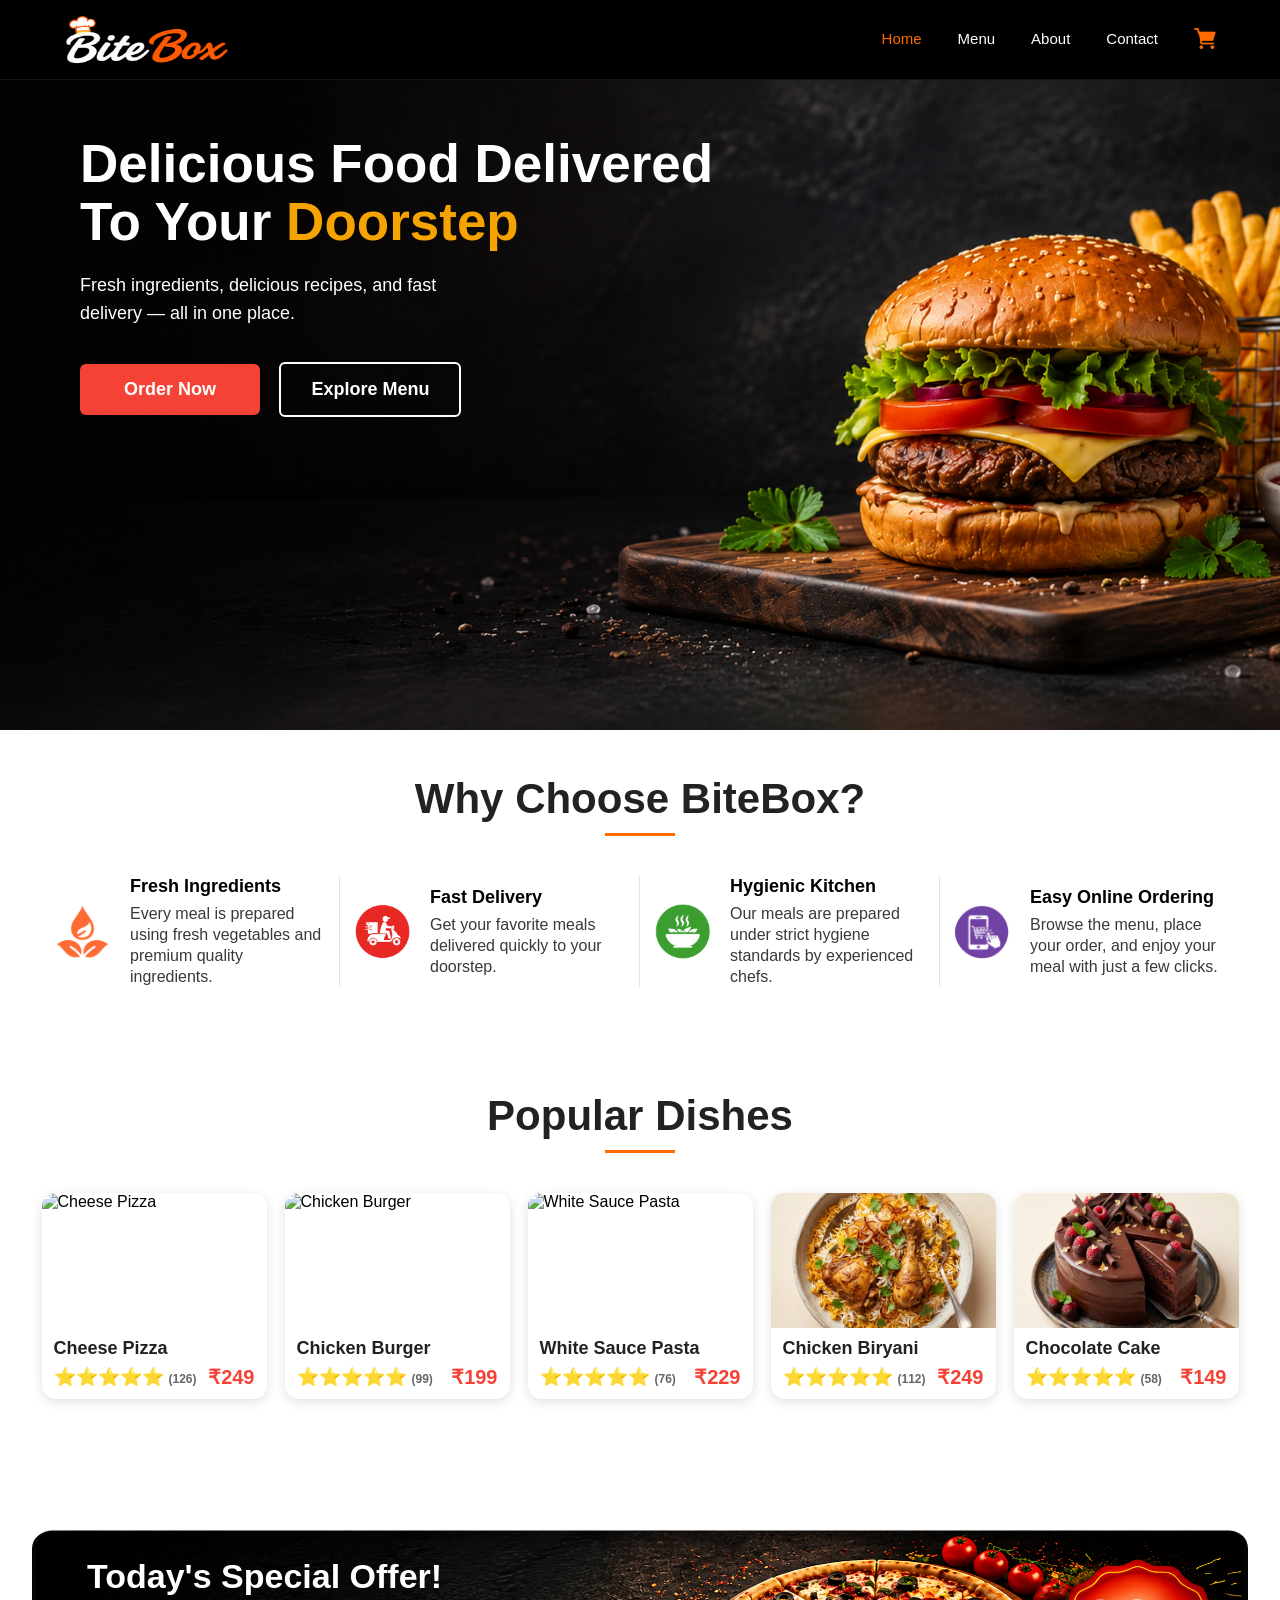
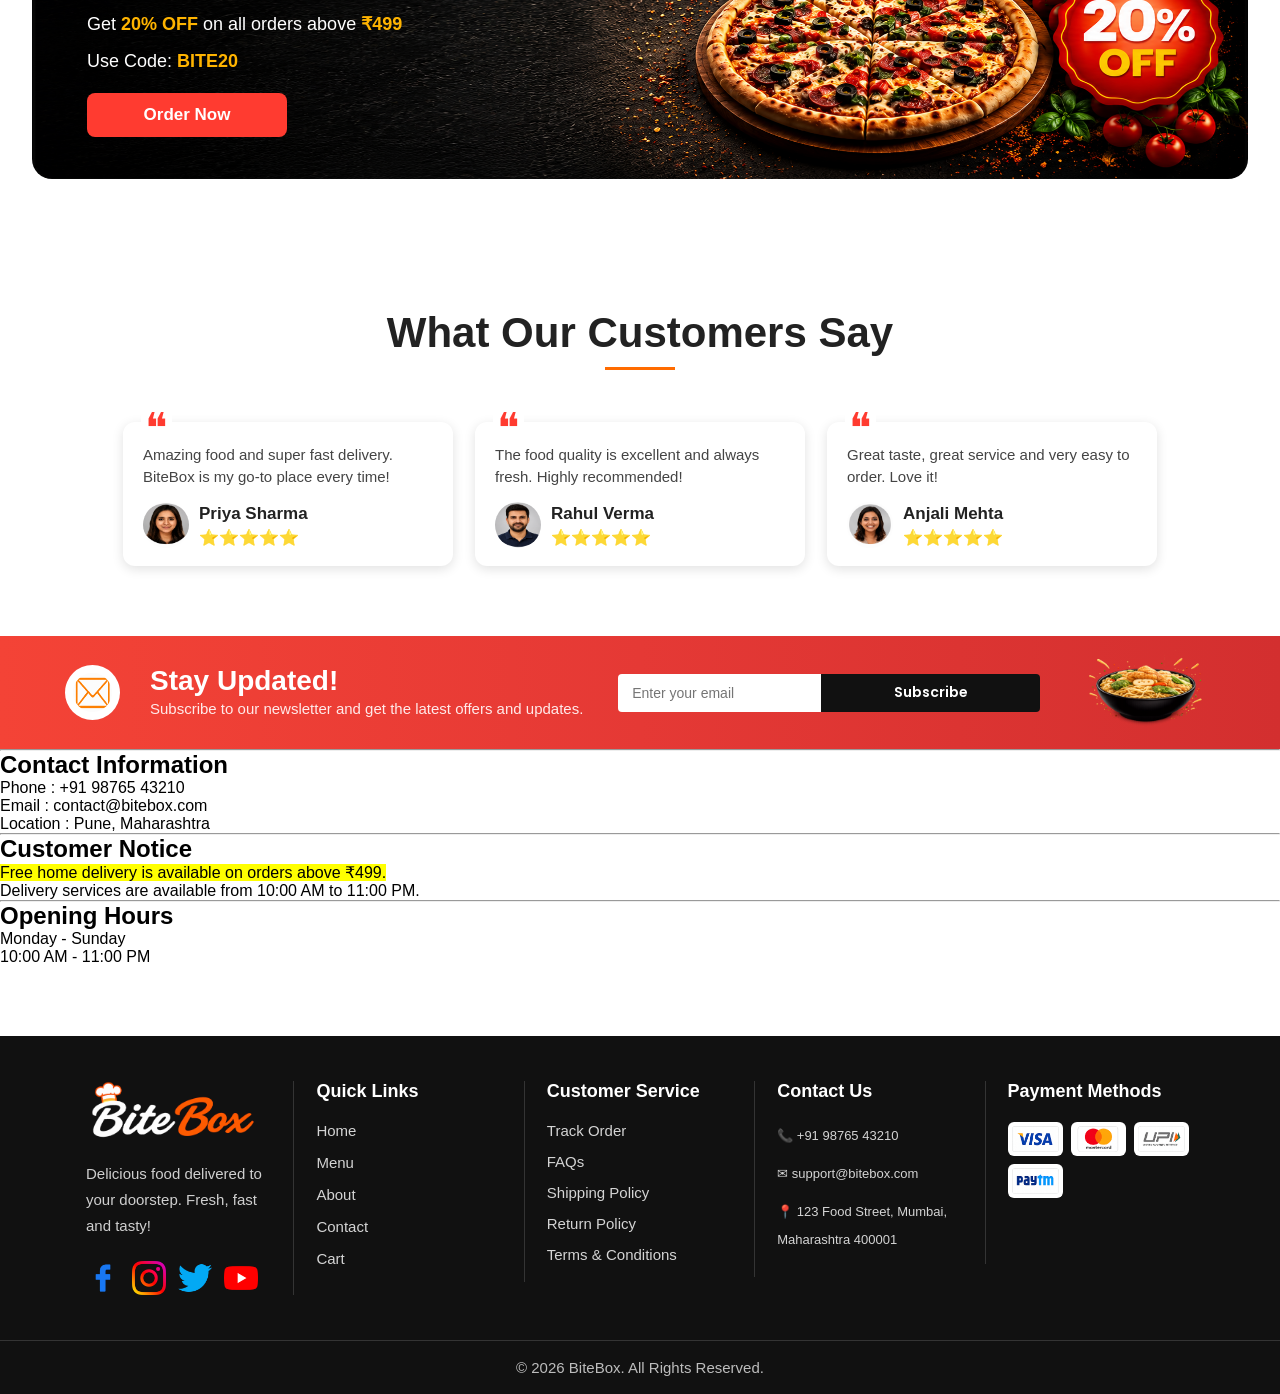
==== index.html @ 51ee916d "Initial commit: Complete BiteBox website with HTML, CSS, and JavaScript" ====
<!doctype html>
<html lang="en">
  <head>
    <link rel="preconnect" href="https://fonts.googleapis.com">
    <link rel="preconnect" href="https://fonts.gstatic.com" crossorigin>
    <link href="https://fonts.googleapis.com/css2?family=Great+Vibes&family
    =Montserrat:wght@400;600;700;800&family=Pacifico&family=Poppins:wght@300;
    400;500;600;700&display=swap" rel="stylesheet">

    <meta charset="UTF-8" />
    <meta name="viewport" content="width=device-width, initial-scale=1.0" />
    <title>BiteBox</title>

    <link rel="stylesheet" href="css/style.css">  
  </head>

  <body>
   <header>
  <img src="assets/images/logo.png" alt="BiteBox Logo" class="logo" />
  <nav>
    <a href="index.html" class="active">Home</a>
    <a href="menu.html">Menu</a>
    <a href="about.html">About</a>
    <a href="contact.html">Contact</a>
    <a href="cart.html" class="cart-icon">
      <img src="assets/icons/cart.png" alt="Cart" width="22" height="22" />
    </a>
  </nav>
</header>
    <main>
      <section id="home-hero">
        <!-- Hero Section -->

        <h1>Delicious Food Delivered To Your <span>Doorstep</span></h1>
        <p>
          Fresh ingredients, delicious recipes, and fast delivery — all in one
          place.
        </p>

        <div class="hero-buttons">
    <a href="menu.html" class="order-btn">Order Now</a>
    <a href="menu.html" class="menu-btn">Explore Menu</a>
</div>
      </section>

      <section id="features">
        <h2>Why Choose BiteBox?</h2>

       <article>
  <img src="assets/images/fresh.png" alt="Fresh Ingredients" width="80" />
  <div>
    <h3>Fresh Ingredients</h3>
    <p>Every meal is prepared using fresh vegetables and premium quality ingredients.</p>
  </div>
</article>

<article>
  <img src="assets/images/fast-delivery.png" alt="Fast Delivery" width="80" />
  <div>
    <h3>Fast Delivery</h3>
    <p>Get your favorite meals delivered quickly to your doorstep.</p>
  </div>
</article>

<article>
  <img src="assets/images/hygienic.png" alt="Hygienic Kitchen" width="80" />
  <div>
    <h3>Hygienic Kitchen</h3>
    <p>Our meals are prepared under strict hygiene standards by experienced chefs.</p>
  </div>
</article>

<article>
  <img src="assets/images/easy.png" alt="Easy Online Ordering" width="80" />
  <div>
    <h3>Easy Online Ordering</h3>
    <p>Browse the menu, place your order, and enjoy your meal with just a few clicks.</p>
  </div>
</article>
      </section>

      <!--Todays Featured Dishes -->
      <section id="popular-dishes">
        <h2>Popular Dishes</h2>

        <article>
  <img src="assets/images/pizza.png" alt="Cheese Pizza" />
  <h3>Cheese Pizza</h3>
  <div class="details">
    <p class="ratings">⭐⭐⭐⭐⭐ <small>(126)</small></p>
    <p class="price">₹249</p>
  </div>
</article>

<article>
  <img src="assets/images/burger.png" alt="Chicken Burger" />
  <h3>Chicken Burger</h3>
  <div class="details">
    <p class="ratings">⭐⭐⭐⭐⭐ <small>(99)</small></p>
    <p class="price">₹199</p>
  </div>
</article>

<article>
  <img src="assets/images/pasta.png" alt="White Sauce Pasta" />
  <h3>White Sauce Pasta</h3>
  <div class="details">
    <p class="ratings">⭐⭐⭐⭐⭐ <small>(76)</small></p>
    <p class="price">₹229</p>
  </div>
</article>

<article>
  <img src="assets/images/chicken_biryani.png" alt="Chicken Biryani" />
  <h3>Chicken Biryani</h3>
  <div class="details">
    <p class="ratings">⭐⭐⭐⭐⭐ <small>(112)</small></p>
    <p class="price">₹249</p>
  </div>
</article>

<article>
  <img src="assets/images/chocolatecake.png" alt="Chocolate Cake" />
  <h3>Chocolate Cake</h3>
  <div class="details">
    <p class="ratings">⭐⭐⭐⭐⭐ <small>(58)</small></p>
    <p class="price">₹149</p>
  </div>
</article>
      </section>

    <!--Todays Special Offers -->
            <section id="offer">
 
                <div class="offer-content">
                    <h2>Today's Special Offer!</h2>
                    <p> Get <strong>20% OFF</strong> on all orders above 
                        <strong>₹499</strong>
                    </p>
                    <p> Use Code: <strong>BITE20</strong> </p>
                    <a href="menu.html"> Order Now </a>
                  </div>
      </section>

  	
<section id="reviews">
  <h2>What Our Customers Say</h2>

  <article>
    <p>Amazing food and super fast delivery. BiteBox is my go-to place every time!</p>
    <div class="customer">
      <img src="assets/images/Priya.png" alt="Priya Sharma" />
      <div>
        <h3>Priya Sharma</h3>
        <span>⭐⭐⭐⭐⭐</span>
      </div>
    </div>
  </article>

  <article>
    <p>The food quality is excellent and always fresh. Highly recommended!</p>
    <div class="customer">
      <img src="assets/images/rahul.png" alt="Rahul Verma" />
      <div>
        <h3>Rahul Verma</h3>
        <span>⭐⭐⭐⭐⭐</span>
      </div>
    </div>
  </article>

  <article>
    <p>Great taste, great service and very easy to order. Love it!</p>
    <div class="customer">
      <img src="assets/images/anjali.png" alt="Anjali Mehta" />
      <div>
        <h3>Anjali Mehta</h3>
        <span>⭐⭐⭐⭐⭐</span>
      </div>
    </div>
  </article>
</section>

      <!--NewsLetter section-->
      <section id="newsletter">
        <div class="newsletter-content">
          <img
            src="assets/images/mail.png"
            alt="Newsletter Icon"
            width="80"
            height="80"
          />

          <div>
            <h2>Stay Updated!</h2>
            <p>
              Subscribe to our newsletter and get the latest offers and updates.
            </p>
          </div>
        </div>

        <div class="newsletter-form">
          <input type="email" placeholder="Enter your email" />
          <button>Subscribe</button>
        </div>

        <div class="newsletter-image">
          <img
            src="assets/images/newsletter-food.png"
            alt="Newsletter Food"
            width="180"
            height="120"
          />
        </div>
      </section>

      <!--Contact Information-->
      <section>
        <hr />
        <h2>Contact Information</h2>
        <p>
          Phone : +91 98765 43210
          <br />
          Email : contact@bitebox.com
          <br />
          Location : Pune, Maharashtra
        </p>
      </section>

      <!-- Customer Notice -->
      <aside>
        <hr />
        <h2>Customer Notice</h2>

        <p>
          <mark> Free home delivery is available on orders above ₹499. </mark>
        </p>

        <p>Delivery services are available from 10:00 AM to 11:00 PM.</p>
      </aside>

      <!-- Opening Hours Section-->
      <section>
        <hr />
        <h2>Opening Hours</h2>

        <p>
          Monday - Sunday
          <br />
          10:00 AM - 11:00 PM
        </p>
      </section>
    </main>

    <!-- Footer Logo Section -->
   <footer>
  <div class="footer-container">
    <!-- Column 1: Logo & Social -->
    <section>
      <img src="assets/images/logo.png" alt="BiteBox Logo" />
      <p>Delicious food delivered to your doorstep. Fresh, fast and tasty!</p>
      <div class="footer-socials">
        <a href="#"><img src="assets/icons/facebook.png" alt="Facebook" /></a>
        <a href="#"><img src="assets/icons/instagram.png" alt="Instagram" /></a>
        <a href="#"><img src="assets/icons/twitter.png" alt="Twitter" /></a>
        <a href="#"><img src="assets/icons/youtube.png" alt="YouTube" /></a>
      </div>
    </section>

    <!-- Column 2: Quick Links -->
    <section>
      <h3>Quick Links</h3>
      <ul>
        <li><a href="index.html">Home</a></li>
        <li><a href="menu.html">Menu</a></li>
        <li><a href="about.html">About</a></li>
        <li><a href="contact.html">Contact</a></li>
        <li><a href="cart.html">Cart</a></li>
      </ul>
    </section>

    <!-- Column 3: Customer Service -->
    <section>
      <h3>Customer Service</h3>
      <ul>
        <li>Track Order</li>
        <li>FAQs</li>
        <li>Shipping Policy</li>
        <li>Return Policy</li>
        <li>Terms &amp; Conditions</li>
      </ul>
    </section>

    <!-- Column 4: Contact Us -->
    <section>
      <h3>Contact Us</h3>
      <p>📞 +91 98765 43210</p>
      <p>✉ support@bitebox.com</p>
      <p>📍 123 Food Street, Mumbai, Maharashtra 400001</p>
    </section>

    <!-- Column 5: Payment Methods -->
    <section>
      <h3>Payment Methods</h3>
      <div class="payment-icons">
        <img src="assets/images/visa.png" alt="Visa" />
        <img src="assets/images/mastercard.png" alt="MasterCard" />
        <img src="assets/images/upi.png" alt="UPI" />
        <img src="assets/images/paytm.png" alt="Paytm" />
      </div>
    </section>
  </div>

  <p>© 2026 BiteBox. All Rights Reserved.</p>
</footer>

  <script src="js/script.js"></script>
  </body>
</html>
---- css/style.css ----
*{

    margin: 0;

    padding: 0;

    box-sizing: border-box;

    font-family: Arial, Helvetica, sans-serif;

}

	
/* Website Header */
 
header {
  width: 100%;
  height: 80px;
  padding: 0 60px;
  background: #000000;
  border-bottom: 1px solid rgba(255, 255, 255, 0.08);
  display: flex;
  justify-content: space-between;
  align-items: center;
  position: sticky;
  top: 0;
  z-index: 1000;
}


/* Website Logo */
.logo {
  width: 170px;
  height: 50px;
}

header nav {
  display: flex;
  align-items: center;
  gap: 28px;
}
header nav a {
  display: flex;
  align-items: center;
  justify-content: center;
  height: 80px;
  padding: 0 4px;
  text-decoration: none;
  color: #ffffff;
  font-size: 15px;
  font-weight: 500;
  border-bottom: 3px solid transparent;
}
.cart-icon img {
  display: block;
  width: 22px;
  height: 22px;
}

header nav a:hover {
  color: #ff6b00;
}

/* Active Navigation Link */
nav a.active {
  color: #ff6b00;
}
/* Home Hero Section */


#home-hero{
 
    background-image: url("../assets/images/home-hero.png");
 
    background-repeat: no-repeat;
 
    background-position: center;
 
    background-size: cover;
 
    height: 650px;
 
    padding: 55px 80px;
 
}



#home-hero h1{
    color: white;
    font-family: "Montserrat", sans-serif;
    font-size: 53px;
    font-weight: 800;
    line-height: 58px;
    width: 650px;
    margin-bottom: 20px;
}
 
#home-hero h1 span{
    color: #F5A300;
}



	
/* Home Hero Description */
 
#home-hero p{
 
    color: white;
 
    font-size: 18px;
 
    line-height: 28px;
 
    width: 420px;
 
    margin-bottom: 35px;
 
}   

/* Hero Buttons */

.hero-buttons{
    margin-top: 35px;
}

.hero-buttons a{
    display: inline-block;
    min-width: 180px;
    padding: 15px 30px;
    text-align: center;
    text-decoration: none;
    font-size: 18px;
    font-weight: 600;
    border-radius: 6px;
    transition: 0.3s;
}

.order-btn{

    background-color: #F44336;

    color: white;

    margin-right: 15px;

}

.menu-btn{

    background-color: transparent;

    color: white;

    border: 2px solid white;

}

.order-btn:hover{

    background-color: #D32F2F;

}

.menu-btn:hover{

    background-color: white;

    color: #222;

}
/*menu page*/

#menu-hero{
    background-image: url("../assets/images/menu-hero.png");

    background-repeat: no-repeat;

    background-position: center;

    background-size: cover;

    height: 320px;
    text-align: center;
    padding-top: 65px;
}

#menu-hero h1{
    font-family: "Great Vibes", cursive;
   font-size:56px;
   line-height:60px;

    font-weight: 400;

    color: white;

    text-align: center;

    text-shadow: 2px 2px 8px rgba(0,0,0,0.5);

    margin-bottom: 10px;
}

#menu-hero p{
    color: white;

    font-size: 20px;

    line-height: 34px;

    width: 700px;

    text-align: center;

    margin: 0 auto 35px;
}

/* Browse Categories Section */
/* Browse Categories Section */

#categories{
    background-color:#ffffff;
    padding:60px 30px;
    text-align:center;
}

/* Section Heading */
#categories h2{
    font-size:42px;
    font-weight:700;
    color:#222222;
    margin-bottom:45px;
}

#categories h2 span{
    display:inline-block;
    width:70px;
    height:3px;
    background:#ff3b30;
    vertical-align:middle;
    margin:10px 50px;
    position:relative;
}

#categories h2 span::before{
    content:"";
    width:8px;
    height:8px;
    background:#ff3b30;
    border-radius:50%;
    position:absolute;
    top:-2px;
}

#categories h2 span:first-child::before{
    right:-12px;
}

#categories h2 span:last-child::before{
    left:-12px;
}

/* Categories Container */
#categories div{
    display:flex;
    justify-content:center;
    align-items:flex-start;
    flex-wrap:wrap;
    gap:55px;
}
/* Category Item */
#categories article{
    text-align:center;
}

/* Category Icon */

#categories article img{
    width:100px;
    height:90px;
    padding:10px;
    background:#ffffff;
    border:2px solid #f2f2f2;
    border-radius:50%;
    object-fit:contain;
    box-shadow:0 4px 12px rgba(0,0,0,0.12);
    margin-bottom:15px;
}

/* Category Name */

#categories article h3{
    font-size:20px;
    font-weight:600;
    color:#333333;
}

/* Hover Effect */

#categories article img:hover{
    box-shadow:0 8px 18px rgba(0,0,0,0.18);
}
/* ========== CONTACT PAGE ========== */

/* Contact Information */
#contact-info {
  background: #ffffff;
  padding: 80px 60px;
}

#contact-info .section-title {
  text-align: center;
  margin-bottom: 50px;
}

#contact-info .section-title h4 {
  color: #ff6b00;
  font-size: 24px;
  font-family: "Allura", cursive;
  font-weight: 400;
  margin-bottom: 6px;
  position: relative;
  display: inline-block;
}

#contact-info .section-title h4::before,
#contact-info .section-title h4::after {
  content: "";
  width: 55px;
  height: 2px;
  background: #ff6b00;
  position: absolute;
  top: 50%;
}

#contact-info .section-title h4::before {
  right: 105%;
}

#contact-info .section-title h4::after {
  left: 105%;
}

#contact-info .section-title h2 {
  font-size: 44px;
  font-weight: 700;
  color: #222222;
}

.contact-container {
  display: flex;
  justify-content: center;
  gap: 28px;
}

.contact-container article {
  width: 280px;
  background: #ffffff;
  text-align: center;
  padding: 35px 25px;
  border-radius: 14px;
  box-shadow: 0 5px 18px rgba(0, 0, 0, 0.10);
  height: 300px;
}

.contact-container article > img:first-child {
  width: 70px;
  height: 70px;
  background: #fff2e8;
  padding: 18px;
  box-sizing: border-box;
  border-radius: 50%;
  margin-bottom: 20px;
}

.contact-container article h3 {
  font-size: 20px;
  color: #222222;
  margin-bottom: 15px;
}

.contact-container article p {
  font-size: 15px;
  color: #555555;
  line-height: 28px;
  margin: 0;
}

.contact-container article a {
  text-decoration: none;
  margin: 0 5px;
  display: inline-block;
}

.contact-container article a img {
  width: 30px;
  height: 30px;
  margin-top: 8px;
}

.contact-container article:hover {
  box-shadow: 0 10px 25px rgba(0, 0, 0, 0.15);
}

/* Contact Details (Business Hours + Form) */
#contact-details {
  width: 95%;
  margin-top: 60px;
  margin-left: 30px;
  background: #fff8f4;
  padding: 30px;
  border-radius: 18px;
  display: flex;
  justify-content: space-between;
  align-items: stretch;
  gap: 35px;
  box-sizing: border-box;
}

.left-column {
  width: 40%;
  display: flex;
  flex-direction: column;
}

.business-card {
  padding: 22px;
  border-radius: 14px;
}

.business-card h2 {
  font-size: 30px;
  font-weight: 700;
  color: #222222;
  margin-bottom: 10px;
}

.business-card hr {
  width: 55px;
  height: 3px;
  background: #ff6b00;
  border: none;
  margin-bottom: 20px;
}

.business-content {
  display: flex;
  gap: 18px;
  align-items: flex-start;
}

.business-content img {
  width: 48px;
  height: 48px;
  margin-top: 5px;
}

.business-card table {
  width: 100%;
  border-collapse: collapse;
}

.business-card td {
  padding: 10px 0;
  font-size: 14px;
  color: #555555;
}

.business-card td:last-child {
  text-align: right;
  font-weight: 600;
  color: #222222;
}

.event-card {
  margin-top: 15px;
  background: #fff4ee;
  border-radius: 14px;
  padding: 18px;
  display: flex;
  align-items: center;
  gap: 18px;
  flex: 1;
  border-style: solid;
  border-color: white;
}

.event-card img {
  width: 58px;
  height: 58px;
  background: white;
  padding: 14px;
  border-radius: 50%;
  box-sizing: border-box;
  flex-shrink: 0;
}

.event-card h3 {
  font-size: 22px;
  color: #222222;
  margin-bottom: 8px;
}

.event-card p {
  font-size: 14px;
  color: #666666;
  line-height: 22px;
  margin-bottom: 15px;
}

.event-card a {
  display: inline-block;
  background: #ff6b00;
  color: #ffffff;
  text-decoration: none;
  padding: 10px 24px;
  border-radius: 30px;
  font-size: 14px;
  font-weight: 600;
}

.right-column {
  width: 66%;
  padding: 22px;
  border-radius: 14px;
}

.right-column h2 {
  font-size: 30px;
  font-weight: 700;
  color: #222222;
  margin-bottom: 10px;
}

.right-column hr {
  width: 55px;
  height: 3px;
  background: #ff6b00;
  border: none;
  margin-bottom: 20px;
}

.form-row {
  display: flex;
  gap: 20px;
  margin-bottom: 15px;
}

.form-row input {
  width: 50%;
  height: 50px;
  padding: 0 14px;
  border: 1px solid #e5e5e5;
  border-radius: 5px;
  font-size: 14px;
  font-family: Poppins, sans-serif;
  box-sizing: border-box;
  outline: none;
}

textarea {
  width: 100%;
  height: 120px;
  padding: 14px;
  border: 1px solid #e5e5e5;
  border-radius: 5px;
  resize: none;
  margin-bottom: 15px;
  font-size: 14px;
  font-family: Poppins, sans-serif;
  box-sizing: border-box;
  outline: none;
}

.form-row input:focus,
textarea:focus {
  border-color: #ff6b00;
}

button {
  width: 100%;
  height: 42px;
  background: #ff6b00;
  color: #ffffff;
  border: none;
  border-radius: 5px;
  font-size: 14px;
  font-weight: 600;
  font-family: Poppins, sans-serif;
  cursor: pointer;
}

.event-card a:hover,
button:hover {
  background: #e65c00;
}

/* Google Map */
#google-map {
  background: #ffffff;
  padding: 100px 50px 70px;
}

#google-map .section-title {
  text-align: center;
  margin-bottom: 30px;
}

#google-map .section-title h4 {
  color: #ff6b00;
  font-size: 28px;
  font-family: "Allura", cursive;
  font-weight: 400;
  display: inline-block;
  position: relative;
  margin-bottom: 8px;
}

#google-map .section-title h4::before,
#google-map .section-title h4::after {
  content: "";
  width: 55px;
  height: 2px;
  background: #ff6b00;
  position: absolute;
  top: 50%;
}

#google-map .section-title h4::before {
  right: 110%;
}

#google-map .section-title h4::after {
  left: 110%;
}

#google-map .section-title h2 {
  font-size: 40px;
  color: #222222;
  margin-bottom: 12px;
}

#google-map .section-title p {
  font-size: 15px;
  color: #666666;
  line-height: 24px;
  max-width: 650px;
  margin: auto;
}

#google-map iframe {
  width: 100%;
  height: 380px;
  display: block;
  border: none;
  border-radius: 16px;
  overflow: hidden;
  box-shadow: 0 8px 20px rgba(0, 0, 0, 0.12);
}

#about-hero{
    background-image: url("../assets/images/about-hero.png");

    background-repeat: no-repeat;

    background-position: center;

    background-size: cover;

    height: 320px;

    padding: 60px 80px;

    text-align: center;
}

#about-hero h2{
    color: #ffffff;
    font-family: "Montserrat", sans-serif;
    font-size: 72px;
    font-weight: 700;
    line-height: 54px;
    margin-bottom: 10px;
}

/* About Highlight */
#about-hero h2 span{
    font-family: "Allura", cursive;
    color: #ff6b00;
    font-size: 62px;
    font-weight: 400;
}

/* About Hero Subtitle */

#about-hero p{

    color: #ffffff;

    font-size: 22px;

    font-weight: 400;

    margin-bottom: 18px;

}

/* Decorative Line */

#about-hero hr{

    width: 45px;

    height: 3px;

    background-color: #ff6b00;

    border: none;

    border-radius: 20px;

}   


	
#features{
    background-color:#ffffff;
    padding:45px 25px;
    display:flex;
    flex-wrap:wrap;
    justify-content:center;
}

/* Section Heading */

#features h2{
    width:100%;
    text-align:center;
    font-size:42px;
    font-weight:700;
    color:#222222;
    margin-bottom:40px;
    position:relative;
}

#features h2::after{
    content:"";
    display:block;
    width:70px;
    height:3px;
    background-color:#ff6b00;
    margin:10px auto 0;
}

/* Feature Card */

#features article{
    width:300px;
 padding:0 15px;
    display:flex;
    align-items:center;
    border-right:1px solid #e5e5e5;
}

#features article:last-child{
    border-right:none;
}

/* Feature Icon */

#features article img{
    width:55px;
    height:55px;
    margin-right:20px;
    flex-shrink:0;
}

/* Feature Content */

#features article div{
    flex:1;
}

/* Feature Title */
#features article h3{
    font-size:18px;
    font-weight:700;
    color:#000000;
    margin-bottom:6px;
}

/* Feature Description */
#features article p{
    font-size:16px;
    color:#3a3939;
    line-height:21px;
    margin:0;
}

	
/* Popular Dishes Section */
 
#popular-dishes{
    background-color:#ffffff;
    padding:60px 30px;
    display:flex;
    flex-wrap:wrap;
    justify-content:center;
    gap:18px;
}
 
/* Section Heading */
 
#popular-dishes h2{
    width:100%;
    text-align:center;
    font-size:42px;
    font-weight:700;
    color:#222222;
    margin-bottom:22px;
    position:relative;
}



#popular-dishes h2::after{
    content:"";
    display:block;
    width:70px;
    height:3px;
    background-color:#ff6b00;
    margin:10px auto 0;
}

/* Dish Card */

#popular-dishes article{
    width:225px;
    background-color:#ffffff;
    border-radius:14px;
    overflow:hidden;
    box-shadow:0 3px 12px rgba(0,0,0,0.12);
}

/* Food Image */

#popular-dishes article img{
    width:100%;
    height:135px;
    object-fit:cover;
    display:block;
}

/* Dish Name */

#popular-dishes article h3{
    font-size:18px;
    font-weight:700;
    color:#222222;
    margin:10px 12px 6px;
}

/* Rating & Price */

#popular-dishes .details{
    display:flex;
    justify-content:space-between;
    align-items:center;
    padding:0 12px 10px;
}

/* Ratings */

#popular-dishes .ratings{
    color:#f5b301;
    font-size:18px;
    font-weight:600;
    margin:0;
}

/* Review Count */
#popular-dishes .ratings small{
    color:#666666;
    font-size:12px;
}

/* Price */
#popular-dishes .price{
    color:#f44336;
    font-size:20px;
    font-weight:700;
    margin:0;
}
/* Hover Effect */
#popular-dishes article:hover{
    box-shadow:0 8px 22px rgba(0,0,0,0.18);
}

#offer{
    width:95%;
    height:250px;
    margin:70px auto;
    padding:28px 55px;
    box-sizing:border-box;
    background-image:url("../assets/images/offer-banner.png");
    background-repeat:no-repeat;
    background-size:100% 100%;
    background-position:center;
    border-radius:20px;
}
/* Offer Content */
.offer-content{
    width:38%;
}
/* Heading */
.offer-content h2{
    font-size:34px;
    font-weight:800;
    color:#ffffff;
    line-height:1.15;
    margin-bottom:15px;
}

.offer-content h2 span{
    background:linear-gradient(180deg,#ffffff 0%,#fff9d8 25%,#ffe47a 55%,#ffc107 80%,#ff9800 100%);
    -webkit-background-clip:text;
    -webkit-text-fill-color:transparent;
    background-clip:text;
}

/* Description */
.offer-content p{
    font-size:18px;
    color:#ffffff;
    line-height:1.5;
    margin-bottom:10px;
}

.offer-content strong{
    color:#ffb400;
}

/* Button */
.offer-content a{
    display:inline-block;
    margin-top:8px;
    padding:12px 32px;
    background:#ff3b30;
    color:#ffffff;
    text-decoration:none;
    font-size:17px;
    font-weight:600;

 border-radius:8px;
    width: 200px;
    text-align: center;
}

.offer-content a:hover{
    background-color: #D32F2F;
}

#reviews{
    background:#ffffff;
    padding:60px 30px;
    display:flex;
    flex-wrap:wrap;
    justify-content:center;
    gap:22px;
}

/* Section Heading */

#reviews h2{
    width:100%;
    text-align:center;
    font-size:42px;
    font-weight:700;
    color:#222222;
    margin-bottom:30px;
    position:relative;
}

#reviews h2::after{
    content:"";
    display:block;
    width:70px;
    height:3px;
    background:#ff6b00;
    margin:10px auto 0;
}

/* Review Card */

#reviews article{
    width:330px;
    background:#ffffff;
    padding:22px 20px 18px;
    border-radius:12px;
    box-shadow:0 3px 12px rgba(0,0,0,0.12);
    position:relative;
}

/* Quote Icon */

#reviews article::before{
    content:"❝";
    position:absolute;
    top:-14px;
    left:18px;
    font-size:42px;
    color:#ff3b30;
    background:#ffffff;
    line-height:1;
    padding:0 4px;
}

/* Review Text */

#reviews article>p{
    font-size:15px;
    color:#444444;
    line-height:22px;
    margin:0 0 14px;
}

/* Customer Section */

#reviews .customer{
    display:flex;
    align-items:center;
}

/* Customer Image */

#reviews .customer img{
    width:46px;
    height:46px;
    border-radius:50%;
    object-fit:cover;
    margin-right:10px;
}

/* Customer Name */

#reviews .customer h3{
    font-size:17px;
    font-weight:700;
    color:#222222;
    margin:0 0 4px;
}

/* Rating */

#reviews .customer span{
    color:#f5b301;
    font-size:16px;
}

/* Hover Effect */

#reviews article:hover{
    box-shadow:0 8px 20px rgba(0,0,0,0.18);
}

/* Newsletter Section */

#newsletter{
    width:100%;
    margin:10px 0 0;
    padding:10px 65px;
    background:linear-gradient(to right,#f44336,#e53935,#d32f2f);
    display:flex;
    justify-content:space-between;
    align-items:center;
    box-sizing:border-box;
}

/* Left Content */

.newsletter-content{
    display:flex;
    align-items:center;
    gap:30px;
}

/* Mail Icon */

.newsletter-content img{
    width:55px;
    height:55px;
    background:#ffffff;
    border-radius:50%;
    padding:8px;
}

/* Heading */
.newsletter-content h2{
    font-size:28px;
    font-weight:700;
    color:#ffffff;
    margin-bottom:2px;
    line-height:1.1;
}

/* Description */
.newsletter-content p{
    font-size:15px;
    color:#ffeaea;
    line-height:20px;
    margin:0;
}

/* Newsletter Form */
.newsletter-form{
    display:flex;
    align-items:center;
}

/* Email Input */
.newsletter-form input{
    width:300px;
    height:38px;
    border:none;
    outline:none;
    padding:0 14px;
    font-size:14px;
    border-radius:4px 0 0 4px;
}

/* Subscribe Button */
.newsletter-form button{
    height:38px;
    padding:0 24px;
    border:none;
    background:#111111;
    color:#ffffff;
    font-size:14px;
    font-weight:600;
    cursor:pointer;
    border-radius:0 4px 4px 0;
}

/* Newsletter Image */
.newsletter-image img{
    width:140px;
    height:auto;
    display:block;
}

/* Hover Effect */

.newsletter-form button:hover{
    background:#000000;
}


/* Menu Items Section */

#menu-items{
    background:#ffffff;
    padding:60px 25px;
    text-align:center;
}

/* Section Heading */

#menu-items h2{
    font-size:42px;
    font-weight:700;
    color:#222222;
    margin-bottom:40px;
}

#menu-items h2 span{
    display:inline-block;
    width:30px;
    height:3px;
    background:#ff3b30;
    margin:0 15px;
    position:relative;
    vertical-align:middle;
}

#menu-items h2 span::before{
    content:"";
    width:8px;
    height:8px;
    background:#ff3b30;
    border-radius:50%;
    position:absolute;
    top:-2px;
}

#menu-items h2 span:first-child::before{
    right:-12px;
}

#menu-items h2 span:last-child::before{
    left:-12px;
}

/* Menu Items Container */

#menu-items > div{
    display:flex;
    justify-content:center;
    flex-wrap:wrap;
    gap:18px;
}

/* Menu Item Card */

#menu-items article{
    width:235px;
    background:#ffffff;
    border:1px solid #ececec;
    border-radius:10px;
    overflow:hidden;
    box-shadow:0 3px 10px rgba(0,0,0,0.10);
    text-align:left;
    position:relative;
    margin: 10px;
}

/* Badge */

.tag{
    position:absolute;
    top:8px;
    left:8px;
    background:#e53935;
    color:#ffffff;
    padding:4px 10px;
    font-size:11px;
    font-weight:600;
    border-radius:20px;
}

.spicy{
    background:#ff5722;
}

/* Food Image */

#menu-items article img{
    width:100%;
    height:130px;
    object-fit:cover;
    display:block;
}

/* Food Name */

#menu-items article h3{
    font-size:17px;
    font-weight:600;
    color:#333333;
    margin:10px;
}

/* Rating */

.rating{
    margin:0 10px 8px;
    color:#f5b301;
    font-size:15px;
}

.rating small{
    color:#666666;
    font-size:12px;
}

.price{
    margin:0 10px 12px;
    font-size:20px;
    font-weight:700;
    color:#333333;
}
#menu-items article button{
    width:calc(100% - 20px);
    margin:0 10px 12px;
    padding:9px 0;
    background:#ffffff;
    color:#ff4d4d;
    border:1px solid #ff4d4d;
    border-radius:6px;
    cursor:pointer;
    display:flex;
    justify-content:center;
    align-items:center;
    gap:8px;
    font-size:14px;
    font-weight:600;
}

#menu-items article button img{
    width:14px;
    height:14px;
}

#menu-items article:hover{
    box-shadow:0 8px 18px rgba(0,0,0,0.18);
}

#story{
    background:#ffffff;
    padding:80px 70px;
}

/* Layout */

#story>article{
    display:flex;
    justify-content:center;
    align-items:center;
    gap:70px;
}

/* Restaurant Image */

#story>article>img{
    width:500px;
    border-radius:16px;
    box-shadow:0 8px 20px rgba(0,0,0,.12);
}

/* Right Content */

.story-content{
    width:520px;
}

/* Small Heading */

.story-content small{
    color:#ff6b35;
    font-size:30px;
    font-weight:800;
    font-family:"Allura",cursive;
}

/* Main Heading */

.story-content h2{
    font-size:40px;
    color:#222;
    line-height:58px;
    margin:8px 0 20px;
}

.story-content h2 span{
    color:#ff6b35;
    font-family:"Allura",cursive;
    font-size:56px;
    font-weight:400;
}

/* Paragraph */

.story-content p{
    color:#666;
    font-size:16px;

    line-height:30px;
    margin-bottom:18px;
}



/* Feature Section */

.story-features{
    display:flex;
    justify-content:space-between;
    margin-top:35px;
}



/* Feature */

.story-features article{
    display:flex;
    align-items:center;
    gap:12px;
}



/* Circular Icon */
.feature-icon{
    width:58px;
    height:58px;

   border-radius:50%;
    background:#fff2ea;
    display:flex;
    justify-content:center;
    align-items:center;
}

.feature-icon img{
    width:26px;
    height:26px;
}

/* Feature Heading */

.story-features h4{
    font-size:15px;
    color:#222;
    margin-bottom:2px;
}

/* Feature Text */

.story-features article p{
    margin:0;
    font-size:14px;
    color:#555;
    line-height:20px;
}

#mission-vision{
    background:#ffffff;
    padding:0px 80px;
}

/* Section Heading */

#mission-vision>h2{
    text-align:center;
    font-size:42px;
    font-weight:700;
    color:#222222;
    margin-bottom:50px;
    position:relative;
}

#mission-vision>h2::after{
    content:"";
    display:block;
    width:70px;
    height:3px;
    background:#ff6b00;
    margin:12px auto 0;
}

/* Cards Container */

#mission-vision>div{
    display:flex;
    justify-content:center;
}

/* Card */

#mission-vision article{
    flex:1;
    display:flex;
    align-items:center;
    gap:22px;

    background:#fff9f4;
    padding:35px;

    border:1px solid #ffe5d2;
}

#mission-vision article:first-child{
    border-radius:15px 0 0 15px;
    border-right:none;
}

#mission-vision article:last-child{
    border-radius:0 15px 15px 0;
}

/* Divider */

#mission-vision article:last-child{
    border-left:1px solid #ffd8bf;
}

/* Icon */

#mission-vision article img{
    width:65px;
    height:65px;
    background:#fff1e6;
    border-radius:50%;
    padding:15px;
    box-sizing:border-box;
}

/* Card Heading */

#mission-vision article h3{
    font-size:24px;
    color:#222222;
    margin-bottom:10px;
}

/* Description */

#mission-vision article p{
    color:#555555;
    font-size:16px;
    line-height:28px;
}

#chefs{
    background:#ffffff;
    padding:80px 70px;
    text-align:center;
}
/* Small Heading */
#chefs>small{
    display:block;
    font-family:"Allura",cursive;

    font-size:44px;
    color:#ff6b00;
    margin-bottom:5px;
    font-weight: 400;
}

/* Main Heading */

#chefs>h2{
    font-size:42px;
    color:#222222;
    font-weight:700;
    margin-bottom:50px;
}

#chefs>h2 span{
    color:#ff6b00;
    font-family:"Allura",cursive;
    font-size:52px;
    font-weight:500;
}

/* Cards Container */

#chefs>div{
    display:flex;
    justify-content:center;
    gap:30px;
}

/* Chef Card */

#chefs article{
    width:340px;
    background:#ffffff;
    border-radius:15px;
    overflow:hidden;
    box-shadow:0 5px 18px rgba(0,0,0,.12);
    padding-bottom:25px;
}

/* Chef Image */

#chefs article>img{
    width:100%;
    height:260px;
    object-fit:cover;
    display:block;
}

/* Chef Name */

#chefs article h3{
    font-size:24px;
    color:#222222;
    margin:18px 0 6px;
}

/* Designation */
#chefs article h4{
    font-size:16px;
    color:#ff6b00;
    margin-bottom:15px;
}

/* Description */
#chefs article p{
    color:#666666;
    font-size:15px;
    line-height:24px;
    padding:0 25px;
    margin-bottom:22px;
}

/* Social Icons */
.chef-social{
    display:flex;
    justify-content:center;
    gap:18px;
}

/* Icons */
.chef-social img{
    width:20px;
    height:20px;
}

#statistics{
    background:#ffffff;
    padding:0px 70px;
}

#statistics>h2{
    text-align:center;
    font-size:42px;
    font-weight:700;
    color:#222222;
    margin-bottom:50px;
    position:relative;
}
#statistics>h2::after{
    content:"";
    display:block;
    width:70px;
    height:3px;
    background:#ff6b00;
    margin:12px auto 0;
}


/* Statistics Container */

#statistics>div{
    display:flex;
    justify-content:center;

    background:#1d1b1a;

    border-radius:16px;

    overflow:hidden;
}

/* Statistic Card */

#statistics article{
    flex:1;
    text-align:center;
    padding:35px 20px;
    border-right:1px solid rgba(255,255,255,.15);
}

#statistics article:last-child{
    border-right:none;
}

/* Icon */

#statistics article img{
    width:42px;
    height:42px;
    margin-bottom:15px;
}

/* Number */

#statistics article h3{
    font-size:38px;
    color:#ffffff;
    font-weight:700;
    margin-bottom:8px;
}



/* Text */

#statistics article p{
    font-size:16px;
    color:#d0d0d0;
    margin:0;
}

/* ========== FOOTER ========== */
footer {
  background: #111111;
  color: #ffffff;
  margin-top: 70px;
}

.footer-container {
  width: 90%;
  margin: auto;
  padding: 45px 0;
  display: flex;
  justify-content: space-between;
  align-items: flex-start;
}

.footer-container section {
  width: 20%;
  padding: 0 22px;
  border-right: 1px solid rgba(255, 255, 255, 0.15);
}

.footer-container section:last-child {
  border-right: none;
}

.footer-container section:first-child > img {
  width: 170px;
  height: auto;
  margin-bottom: 18px;
}

.footer-container section:first-child p {
  color: #cfcfcf;
  font-size: 15px;
  line-height: 26px;
  margin-bottom: 22px;
}

.footer-socials {
  display: flex;
  align-items: center;
  gap: 12px;
}

.footer-socials a {
  display: flex;
}

.footer-socials img {
  width: 34px;
  height: 34px;
  transition: 0.3s;
}

.footer-container h3 {
  font-size: 18px;
  font-weight: 600;
  color: #ffffff;
  margin-bottom: 20px;
}

.footer-container ul {
  list-style: none;
}

.footer-container ul li {
  margin-bottom: 14px;
}

.footer-container ul li a {
  color: #d4d4d4;
  text-decoration: none;
  font-size: 15px;
  transition: 0.3s;
}

.footer-container ul li a:hover {
  color: #ff6b00;
}

.footer-container section:nth-child(3) li {
  color: #d4d4d4;
  font-size: 15px;
  cursor: pointer;
  transition: 0.3s;
}

.footer-container section:nth-child(3) li:hover {
  color: #ff6b00;
}

.footer-container section:nth-child(4) p {
  color: #d4d4d4;
  font-size: 13px;
  line-height: 28px;
  margin-bottom: 10px;
}

.payment-icons {
  display: flex;
  gap: 8px;
  flex-wrap: wrap;
}

.payment-icons img {
  width: 55px;
  height: auto;
  background: #ffffff;
  padding: 4px;
  border-radius: 6px;
}

footer > p {
  border-top: 1px solid rgba(255, 255, 255, 0.15);
  text-align: center;
  color: #bdbdbd;
  padding: 18px 0;
  font-size: 15px;
}

/* ========== CART PAGE ========== */

#cart-details {
  width: 92%;
  margin: 60px auto 30px;
  display: flex;
  justify-content: space-between;
  align-items: flex-start;
  gap: 30px;
}

#shopping-cart {
  width: 65%;
  background: #ffffff;
  border: 1px solid #ececec;
  border-radius: 14px;
  overflow: hidden;
}

#shopping-cart table {
  width: 100%;
  border-collapse: collapse;
}

#shopping-cart thead {
  background: #fff6ef;
}

#shopping-cart th {
  padding: 20px 15px;
  font-size: 18px;
  font-weight: 600;
  color: #222;
  text-align: center;
}

#shopping-cart th:first-child {
  width: 40%;
  text-align: center;
}

#shopping-cart td:first-child {
  width: 40%;
  text-align: left;
}

#shopping-cart td {
  padding: 16px;
  border-top: 1px solid #ececec;
  vertical-align: middle;
  text-align: center;
}

.cart-item {
  display: flex;
  align-items: center;
  gap: 16px;
}

.cart-item img {
  width: 90px;
  height: 62px;
  object-fit: cover;
  border-radius: 8px;
}

.cart-item h3 {
  font-size: 18px;
  font-weight: 600;
  color: #222;
  margin-bottom: 5px;
}

.cart-item p {
  font-size: 14px;
  color: #666;
  line-height: 21px;
}

#shopping-cart td:nth-child(2),
#shopping-cart td:nth-child(4) {
  font-size: 18px;
  font-weight: 600;
  color: #333;
}

#shopping-cart td:last-child img {
  width: 22px;
  height: 22px;
  cursor: pointer;
}

#shopping-cart tbody tr:hover {
  background: #fffdfb;
}

.quantity-box {
  display: flex;
  align-items: center;
  justify-content: center;
  gap: 12px;
}

.quantity-box button {
  width: 30px;
  height: 30px;
  background: #f5f5f5;
  border: 1px solid #ddd;
  border-radius: 4px;
  font-size: 18px;
  font-weight: 600;
  color: #333;
  cursor: pointer;
}

.quantity-box span {
  font-size: 18px;
  font-weight: 600;
  min-width: 24px;
  text-align: center;
}

#order-summary {
  width: 35%;
  background: #ffffff;
  border: 1px solid #ececec;
  border-radius: 14px;
  padding: 24px;
  height: 385px;
}

#order-summary h2 {
  font-size: 20px;
  margin-bottom: 25px;
  color: #222;
}

#order-summary p {
  display: flex;
  justify-content: space-between;
  align-items: center;
  margin-bottom: 16px;
  font-size: 16px;
}

#order-summary hr {
  margin: 22px 0;
  border: none;
  border-top: 1px dashed #ddd;
}

#order-summary h3 {
  display: flex;
  justify-content: space-between;
  align-items: center;
  font-size: 18px;
  margin-bottom: 25px;
}

#order-summary h3 span:last-child {
  color: #ff6600;
  font-size: 20px;
}

#order-summary button {
  width: 100%;
  height: 54px;
  display: flex;
  justify-content: center;
  align-items: center;
  border: none;
  border-radius: 8px;
  background: #ff6b00;
  color: #ffffff;
  font-size: 18px;
  font-weight: 600;
  font-family: 'Poppins', sans-serif;
  cursor: pointer;
}

#order-summary p:last-child {
  justify-content: center;
  gap: 8px;
  margin-top: 16px;
  font-size: 14px;
  color: #777;
}

#cart-actions {
  width: 92%;
  margin: 25px auto 60px;
  display: flex;
  justify-content: flex-start;
  align-items: center;
  gap: 250px;
}

#cart-actions a,
#cart-actions button {
  width: 220px;
  height: 56px;
  display: flex;
  justify-content: center;
  align-items: center;
  gap: 10px;
  border-radius: 8px;
  font-size: 18px;
  font-weight: 500;
}

#cart-actions a img,
#cart-actions button img {
  width: 20px;
  height: 20px;
  object-fit: contain;
  flex-shrink: 0;
}

#cart-actions a {
  width: 260px;
  height: 56px;
  display: flex;
  justify-content: center;
  align-items: center;
  gap: 10px;
  padding: 0 20px;
  background: #ffffff;
  border: 1px solid #dddddd;
  border-radius: 8px;
  text-decoration: none;
  color: #333333;
  font-size: 18px;
  font-weight: 500;
  white-space: nowrap;
}

#cart-actions a:hover {
  background: #fafafa;
}

#cart-actions button {
  display: flex;
  align-items: center;
  justify-content: center;
  gap: 10px;
  padding: 14px 22px;
  background: #fff5f5;
  color: #ff4d4d;
  border: 1px solid #ffd5d5;
  border-radius: 8px;
  font-size: 18px;
  font-weight: 500;
  cursor: pointer;
  transition: 0.3s;
}

#cart-actions button:hover {
  background: #ffeaea;
}

/* ================================================================
   RESPONSIVE DESIGN - TABLET & MOBILE
   ================================================================ */

/* ====================== TABLET (max-width: 1200px) ====================== */
@media (max-width: 1200px) {

  /* ----- HEADER (Tablet) ----- */
  header {
    padding: 0 25px;
  }
  .logo {
    width: 145px;
  }
  header nav {
    gap: 14px;
  }
  header nav a {
    font-size: 14px;
  }
  header nav a img {
    width: 18px;
    height: 18px;
  }

  /* ----- HOME HERO (Tablet) ----- */
  #home-hero {
    height: 400px;
    padding: 55px 45px;
    background-image: url("../assets/images/home-hero-tablet.png");
    background-size: cover;
    background-position: 100% 70%;
    background-repeat: no-repeat;
  }
  #home-hero h1 {
    width: 420px;
    font-size: 42px;
    line-height: 50px;
    margin-bottom: 18px;
  }
  #home-hero p {
    width: 340px;
    font-size: 17px;
    line-height: 28px;
    margin-bottom: 28px;
  }
  .hero-buttons {
    display: flex;
    gap: 18px;
  }
  .hero-buttons a {
    width: 200px;
    min-width: 200px;
    height: 55px;
    font-size: 17px;
  }

  /* ----- FEATURES (Tablet) ----- */
  #features {
    display: grid;
    grid-template-columns: repeat(auto-fit, minmax(320px, 1fr));
    gap: 45px 35px;
  }
  #features h2 {
    grid-column: 1 / -1;
    font-size: 52px;
    margin-bottom: 10px;
  }
  #features article {
    width: 100%;
    padding: 0;
    border-right: none;
    display: flex;
    align-items: flex-start;
  }
  #features article img {
    width: 60px;
    height: 60px;
    margin-right: 18px;
  }
  #features article h3 {
    font-size: 24px;
    margin-bottom: 10px;
  }
  #features article p {
    font-size: 17px;
    line-height: 28px;
  }

  /* ----- POPULAR DISHES (Tablet) ----- */
  #popular-dishes {
    padding: 60px 40px;
    gap: 25px;
  }
  #popular-dishes h2 {
    font-size: 36px;
    margin-bottom: 30px;
  }
  #popular-dishes article {
    width: 280px;
  }
  #popular-dishes article img {
    height: 170px;
  }

  /* ----- OFFER SECTION (Tablet) ----- */
  #offer {
    height: fit-content;
    background-image: url("../assets/images/offer-banner-tablet.png");
    background-size: cover;
    background-position: 90% center;
    background-repeat: no-repeat;
    position: relative;
    overflow: hidden;
  }
  #offer::before {
    content: "";
    position: absolute;
    top: 0;
    left: 0;
    width: 55%;
    height: 100%;
    background: linear-gradient(to right,
      rgba(0, 0, 0, 0.85) 0%,
      rgba(0, 0, 0, 0.75) 45%,
      rgba(0, 0, 0, 0.35) 80%,
      rgba(0, 0, 0, 0) 100%
    );
    z-index: 1;
  }
  .offer-content {
    position: relative;
    z-index: 2;
  }
  .offer-content h2 {
    font-size: 30px;
  }

  /* ----- NEWSLETTER (Tablet) ----- */
  #newsletter {
    flex-direction: column;
    align-items: center;
    justify-content: center;
    text-align: center;
    padding: 35px 40px;
    min-height: 260px;
    gap: 25px;
  }
  .newsletter-content {
    flex-direction: column;
    align-items: center;
    gap: 15px;
  }
  .newsletter-content img {
    width: 65px;
    height: 65px;
  }
  .newsletter-content h2 {
    font-size: 34px;
  }
  .newsletter-content p {
    font-size: 17px;
    line-height: 28px;
  }
  .newsletter-form {
    display: flex;
    justify-content: center;
    gap: 15px;
  }
  .newsletter-form input {
    width: 320px;
  }
  .newsletter-form button {
    width: 160px;
  }
  .newsletter-image {
    display: none;
  }

  /* ----- MENU HERO (Tablet) ----- */
  #menu-hero {
    height: 400px;
    padding: 50px 40px;
    background-size: cover;
    background-position: center;
  }
  #menu-hero h1 {
    font-size: 60px;
    line-height: 72px;
    margin-bottom: 25px;
  }
  #menu-hero p {
    font-size: 22px;
    line-height: 36px;
    width: 80%;
    margin: 0 auto;
  }

  /* ----- BROWSE CATEGORIES (Tablet) ----- */
  #categories {
    padding: 70px 40px;
  }
  #categories div {
    display: flex;
    justify-content: center;
    flex-wrap: wrap;
    gap: 25px;
  }
  #categories article {
    width: 170px;
  }
  #categories article img {
    width: 100px;
    height: 100px;
  }
  #categories article h3 {
    font-size: 20px;
  }
  #categories h2 span {
    width: 45px;
    margin: 10px 35px;
  }

  /* ----- ABOUT HERO (Tablet) ----- */
  #about-hero {
    position: relative;
    height: 280px;
    padding: 40px 80px;
    background-position: right center;
    overflow: hidden;
  }
  #about-hero::after {
    content: "";
    position: absolute;
    inset: 0;
    background: linear-gradient(to right,
      rgba(0, 0, 0, 0.70) 0%,
      rgba(0, 0, 0, 0.60) 35%,
      rgba(0, 0, 0, 0.45) 50%,
      rgba(0, 0, 0, 0.25) 70%,
      rgba(0, 0, 0, 0.08) 90%
    );
    pointer-events: none;
  }
  #about-hero .hero-content {
    position: relative;
    z-index: 2;
    width: 360px;
  }
  #about-hero h2 {
    font-size: 62px;
    line-height: 48px;
  }
  #about-hero h2 span {
    font-size: 54px;
  }
  #about-hero p {
    font-size: 20px;
  }

  /* ----- OUR STORY (Tablet) ----- */
  #story {
    padding: 80px 120px;
  }
  #story > article {
    display: flex;
    align-items: center;
    gap: 40px;
  }
  #story > article > img {
    display: none;
  }
  .story-content {
    width: 100%;
  }
  .story-content small {
    font-size: 50px;
  }
  .story-content h2 {
    font-size: 40px;
    line-height: 54px;
    margin-bottom: 20px;
  }
  .story-content h2 span {
    display: inline-block;
  }
  .story-content p {
    font-size: 17px;
    line-height: 25px;
  }
  .story-features {
    gap: 25px;
    margin-top: 35px;
  }

  /* ----- MISSION & VISION (Tablet) ----- */
  #mission-vision {
    padding: 80px 40px;
  }
  #mission-vision > div {
    display: flex;
  }
  #mission-vision article {
    display: flex;
    flex-direction: column;
    align-items: center;
    text-align: center;
    padding: 40px 30px;
  }
  #mission-vision article img {
    width: 55px;
    height: 55px;
    margin-bottom: 20px;
  }
  #mission-vision article > div {
    width: 100%;
  }
  #mission-vision h3 {
    font-size: 34px;
    margin-bottom: 18px;
  }
  #mission-vision p {
    max-width: 320px;
    margin: 0 auto;
    font-size: 18px;
    line-height: 32px;
  }

  /* ----- CHEFS (Tablet) ----- */
  #chefs {
    padding: 60px 30px;
  }
  #chefs > small {
    font-size: 42px;
  }
  #chefs > h2 {
    font-size: 36px;
    margin-bottom: 35px;
  }
  #chefs > h2 span {
    font-size: 46px;
  }
  #chefs > div {
    gap: 20px;
  }
  #chefs article {
    width: 300px;
    padding-bottom: 18px;
  }
  #chefs article > img {
    height: 180px;
  }
  #chefs article h3 {
    font-size: 18px;
    margin: 15px 0 5px;
  }
  #chefs article h4 {
    font-size: 15px;
    margin-bottom: 12px;
  }
  #chefs article p {
    font-size: 13px;
    line-height: 21px;
    padding: 0 18px;
    margin-bottom: 18px;
  }

  /* ----- STATISTICS (Tablet) ----- */
  #statistics {
    padding: 60px 30px;
  }
  #statistics > div {
    display: flex;
    justify-content: center;
    align-items: stretch;
    gap: 0;
  }
  #statistics article {
    flex: 1;
    display: flex;
    flex-direction: column;
    align-items: center;
    justify-content: center;
    text-align: center;
    padding: 25px 10px;
  }
  #statistics article img {
    width: 40px;
    height: 40px;
    margin-bottom: 15px;
  }
  #statistics article h3 {
    font-size: 32px;
    margin: 0 0 8px;
  }
  #statistics article p {
    font-size: 15px;
    line-height: 22px;
    margin: 0;
    text-align: center;
  }
}


/* ====================== MOBILE (max-width: 767px) ====================== */
@media (max-width: 767px) {

  /* ----- HEADER (Mobile) ----- */
  header {
    height: auto;
    padding: 20px;
    flex-direction: column;
    justify-content: center;
    align-items: center;
    gap: 18px;
  }
  .logo {
    width: 140px;
  }
  header nav {
    display: flex;
    justify-content: center;
    align-items: center;
    flex-wrap: wrap;
    gap: 12px;
  }
  header nav a {
    height: auto;
    padding: 5px 0;
    font-size: 14px;
  }
  header nav a img {
    width: 18px;
    height: 18px;
  }

  /* ----- HOME HERO (Mobile) ----- */
  #home-hero {
    position: relative;
    overflow: hidden;
    height: auto;
    padding: 90px 25px 70px;
    display: flex;
    flex-direction: column;
    justify-content: center;
    align-items: center;
    text-align: center;
    background: none;
  }
  #home-hero::before {
    content: "";
    position: absolute;
    inset: 0;
    background: url("../assets/images/home-hero.png") center center / cover no-repeat;
    filter: blur(6px);
    transform: scale(1.08);
    z-index: -2;
  }
  #home-hero::after {
    content: "";
    position: absolute;
    inset: 0;
    background: rgba(0, 0, 0, 0.55);
    z-index: -1;
  }
  #home-hero h1 {
    width: 100%;
    font-size: 34px;
    line-height: 42px;
    margin-bottom: 20px;
  }
  #home-hero p {
    width: 100%;
    font-size: 16px;
    line-height: 26px;
    margin-bottom: 30px;
  }
  .hero-buttons {
    flex-direction: column;
    gap: 15px;
    width: 100%;
    align-items: center;
  }
  .hero-buttons a {
    width: 100%;
    max-width: 320px;
  }

  /* ----- FEATURES (Mobile) ----- */
  #features {
    padding: 55px 25px;
    display: flex;
    flex-direction: column;
    gap: 35px;
  }
  #features h2 {
    font-size: 40px;
    margin-bottom: 15px;
  }
  #features article {
    width: 100%;
    padding: 0;
    border: none;
    display: flex;
    align-items: flex-start;
  }
  #features article img {
    width: 55px;
    height: 55px;
    margin-right: 18px;
  }
  #features article h3 {
    font-size: 22px;
    margin-bottom: 8px;
  }
  #features article p {
    font-size: 16px;
    line-height: 26px;
  }

  /* ----- POPULAR DISHES (Mobile) ----- */
  #popular-dishes {
    padding: 50px 25px;
    gap: 30px;
  }
  #popular-dishes h2 {
    font-size: 34px;
    margin-bottom: 25px;
  }
  #popular-dishes article {
    width: 100%;
    max-width: 340px;
  }
  #popular-dishes article img {
    height: 190px;
  }
  #popular-dishes article h3 {
    font-size: 20px;
  }
  #popular-dishes .price {
    font-size: 22px;
  }

  /* ----- OFFER SECTION (Mobile) ----- */
  #offer {
    width: 92%;
    min-height: 380px;
    padding: 45px 25px;
    display: flex;
    justify-content: center;
    align-items: center;
    text-align: center;
    border-radius: 18px;
    background: linear-gradient(135deg,
      #000000 0%,
      #111111 35%,
      #1a1a1a 70%,
      #242424 100%
    );
  }
  .offer-content {
    width: 100%;
  }
  .offer-content h2 {
    font-size: 34px;
    line-height: 42px;
    margin-bottom: 20px;
  }
  .offer-content p {
    font-size: 20px;
    line-height: 32px;
    margin-bottom: 16px;
  }
  .offer-content a {
    width: 240px;
    height: 55px;
    display: flex;
    justify-content: center;
    align-items: center;
    margin: 28px auto 0;
    font-size: 18px;
  }

  /* ----- NEWSLETTER (Mobile) ----- */
  #newsletter {
    flex-direction: column;
    align-items: center;
    justify-content: center;
    text-align: center;
    padding: 30px 25px;
    min-height: 240px;
    gap: 20px;
  }
  .newsletter-content {
    flex-direction: column;
    align-items: center;
    gap: 12px;
  }
  .newsletter-content img {
    width: 55px;
    height: 55px;
  }
  .newsletter-content h2 {
    font-size: 30px;
  }
  .newsletter-content p {
    font-size: 16px;
    line-height: 26px;
  }
  .newsletter-form {
    width: 100%;
    display: flex;
    flex-direction: column;
    align-items: center;
    gap: 15px;
  }
  .newsletter-form input {
    width: 100%;
    max-width: 320px;
  }
  .newsletter-form button {
    width: 100%;
    max-width: 320px;
  }
  .newsletter-image {
    display: none;
  }

  /* ----- MENU HERO (Mobile) ----- */
  #menu-hero {
    height: 320px;
    padding: 40px 25px;
    background-size: cover;
    background-position: center;
    display: flex;
    flex-direction: column;
    justify-content: center;
    align-items: center;
    text-align: center;
  }
  #menu-hero h1 {
    font-size: 38px;
    line-height: 48px;
    margin-bottom: 18px;
  }
  #menu-hero p {
    width: 100%;
    font-size: 18px;
    line-height: 30px;
  }
  #menu-hero p br {
    display: none;
  }

  /* ----- BROWSE CATEGORIES (Mobile) ----- */
  #categories {
    padding: 60px 20px;
  }
  #categories div {
    display: flex;
    flex-wrap: wrap;
    justify-content: center;
    gap: 20px;
  }
  #categories article {
    width: 140px;
    text-align: center;
  }
  #categories article img {
    width: 80px;
    height: 80px;
  }
  #categories article h3 {
    font-size: 18px;
    margin-top: 10px;
  }
  #categories h2 span {
    display: none;
  }

  /* ----- ABOUT HERO (Mobile) ----- */
  #about-hero {
    position: relative;
    display: flex;
    justify-content: center;
    align-items: center;
    height: 320px;
    padding: 30px 20px;
    overflow: hidden;
    background-image: url("../assets/images/about-hero.png");
    background-size: cover;
    background-position: center right;
  }
  #about-hero::before {
    content: "";
    position: absolute;
    inset: -10px;
    background: inherit;
    background-size: cover;
    background-position: center right;
    filter: blur(4px);
    transform: scale(1.08);
    z-index: 0;
  }
  #about-hero::after {
    content: "";
    position: absolute;
    inset: 0;
    background: rgba(0, 0, 0, 0.58);
    z-index: 1;
  }
  #about-hero .hero-content {
    position: relative;
    z-index: 2;
    width: 100%;
    text-align: center;
  }
  #about-hero h2 {
    font-size: 56px;
    line-height: 48px;
    margin-bottom: 15px;
  }
  #about-hero h2 span {
    font-size: 48px;
  }
  #about-hero p {
    font-size: 18px;
    margin-bottom: 18px;
  }
  #about-hero hr {
    margin: 0 auto;
    width: 50px;
  }

  /* ----- OUR STORY (Mobile) ----- */
  #story {
    padding: 60px 20px;
  }
  #story > article {
    display: block;
    text-align: center;
  }
  #story > article > img {
    display: none;
  }
  .story-content {
    width: 100%;
  }
  .story-content small {
    font-size: 35px;
  }
  .story-content h2 {
    font-size: 34px;
    line-height: 44px;
    margin-bottom: 20px;
  }
  .story-content h2 span {
    display: inline-block;
  }
  .story-content p {
    font-size: 16px;
    line-height: 28px;
    margin-bottom: 18px;
  }
  .story-features {
    display: flex;
    flex-direction: column;
    gap: 20px;
    margin-top: 30px;
  }
  .story-features article {
    justify-content: center;
    text-align: left;
  }

  /* ----- MISSION & VISION (Mobile) ----- */
  #mission-vision {
    padding: 60px 20px;
  }
  #mission-vision > div {
    display: flex;
    flex-direction: column;
    gap: 20px;
  }
  #mission-vision article {
    display: flex;
    flex-direction: column;
    align-items: center;
    text-align: center;
    padding: 35px 25px;
    border-radius: 20px;
    margin: 0;
  }
  #mission-vision article:first-child,
  #mission-vision article:last-child {
    border-radius: 20px;
    border-right: 1px solid #ffd7c0;
  }
  #mission-vision article img {
    width: 55px;
    height: 55px;
    margin-bottom: 18px;
  }
  #mission-vision article > div {
    width: 100%;
  }
  #mission-vision h3 {
    font-size: 30px;
    margin-bottom: 15px;
  }
  #mission-vision p {
    font-size: 16px;
    line-height: 28px;
    max-width: 100%;
    margin: 0 auto;
  }

  /* ----- CHEFS (Mobile) ----- */
  #chefs {
    padding: 55px 20px;
    text-align: center;
  }
  #chefs > small {
    font-size: 38px;
  }
  #chefs > h2 {
    font-size: 30px;
    line-height: 40px;
    margin-bottom: 30px;
  }
  #chefs > h2 span {
    font-size: 38px;
  }
  #chefs > div {
    display: flex;
    flex-direction: column;
    align-items: center;
    gap: 25px;
  }
  #chefs article {
    width: 50%;
    max-width: 340px;
    padding-bottom: 20px;
  }
  #chefs article > img {
    width: 100%;
    height: 150px;
    object-fit: cover;
  }
  #chefs article h3 {
    font-size: 22px;
    line-height: 30px;
    margin: 15px 0 5px;
  }
  #chefs article h4 {
    font-size: 16px;
    margin-bottom: 12px;
  }
  #chefs article p {
    font-size: 15px;
    line-height: 23px;
    padding: 0 15px;
    margin-bottom: 18px;
  }
  .chef-social {
    display: flex;
    justify-content: center;
    gap: 15px;
  }

  /* ----- STATISTICS (Mobile) ----- */
  #statistics > div {
    display: grid;
    grid-template-columns: 1fr 1fr;
  }
  #statistics article {
    display: flex;
    flex-direction: column;
    align-items: center;
    justify-content: center;
    text-align: center;
    padding: 25px 10px;
  }
  #statistics article:nth-child(2) {
    border-left: 1px solid #3a3a3a;
  }
  #statistics article:nth-child(3),
  #statistics article:nth-child(4) {
    position: relative;
  }
  #statistics article:nth-child(3)::before,
  #statistics article:nth-child(4)::before {
    content: "";
    position: absolute;
    top: 0;
    left: 0;
    right: 0;
    height: 1px;
    background: #3a3a3a;
  }
  #statistics article:nth-child(4) {
    border-left: 1px solid #3a3a3a;
  }
}

/* ====================== CONTACT PAGE ====================== */

/* Tablet */
@media (max-width: 1200px) {
  #contact-info {
    padding: 60px 30px;
  }
  .contact-container {
    gap: 20px;
    flex-wrap: wrap;
  }
  .contact-container article {
    width: 220px;
    height: auto;
    padding: 25px 18px;
  }
  #contact-details {
    flex-direction: column;
    margin: 40px auto;
    padding: 25px;
  }
  .left-column {
    width: 100%;
  }
  .right-column {
    width: 100%;
  }
  .form-row {
    flex-direction: column;
    gap: 12px;
  }
  .form-row input {
    width: 100%;
  }
  #google-map {
    padding: 60px 30px 40px;
  }
  #google-map iframe {
    height: 280px;
  }
}

/* Mobile */
@media (max-width: 767px) {
  #contact-info {
    padding: 50px 20px;
  }
  #contact-info .section-title h2 {
    font-size: 32px;
  }
  #contact-info .section-title h4::before,
  #contact-info .section-title h4::after {
    display: none;
  }
  .contact-container {
    flex-direction: column;
    align-items: center;
    gap: 25px;
  }
  .contact-container article {
    width: 100%;
    max-width: 320px;
  }
  #contact-details {
    width: 95%;
    margin: 30px auto;
    padding: 20px;
    border-radius: 12px;
  }
  .business-card h2 {
    font-size: 24px;
  }
  .business-content {
    flex-direction: column;
    align-items: center;
  }
  .business-card td {
    font-size: 13px;
    padding: 8px 0;
  }
  .event-card {
    flex-direction: column;
    text-align: center;
  }
  .event-card img {
    width: 50px;
    height: 50px;
    padding: 10px;
  }
  .right-column h2 {
    font-size: 24px;
  }
  textarea {
    height: 100px;
  }
  #google-map {
    padding: 40px 15px 30px;
  }
  #google-map .section-title h2 {
    font-size: 30px;
  }
  #google-map .section-title h4::before,
  #google-map .section-title h4::after {
    display: none;
  }
  #google-map iframe {
    height: 200px;
  }
}
/* ====================== CART PAGE ====================== */

/* Tablet */
@media (max-width: 1200px) {
  #cart-details {
    flex-direction: column;
    align-items: center;
    gap: 30px;
  }
  #shopping-cart {
    width: 100%;
    overflow-x: auto;
  }
  #shopping-cart table {
    min-width: 700px;
  }
  #order-summary {
    width: 100%;
    max-width: 500px;
    height: auto;
  }
  #cart-actions {
    gap: 100px;
  }
}

/* Mobile */
@media (max-width: 767px) {
  #cart-details {
    width: 98%;
    margin: 30px auto;
  }
  #shopping-cart {
    width: 100%;
    overflow-x: auto;
  }
  #shopping-cart table {
    min-width: 600px;
  }
  #shopping-cart th {
    font-size: 14px;
    padding: 12px 10px;
  }
  #shopping-cart td {
    padding: 12px 10px;
    font-size: 14px;
  }
  .cart-item img {
    width: 60px;
    height: 50px;
  }
  .cart-item h3 {
    font-size: 15px;
  }
  .cart-item p {
    font-size: 12px;
  }
  #shopping-cart td:nth-child(2),
  #shopping-cart td:nth-child(4) {
    font-size: 15px;
  }
  .quantity-box button {
    width: 25px;
    height: 25px;
    font-size: 14px;
  }
  #order-summary {
    width: 100%;
    padding: 18px;
  }
  #order-summary h2 {
    font-size: 18px;
  }
  #order-summary p {
    font-size: 14px;
  }
  #order-summary h3 {
    font-size: 16px;
  }
  #order-summary button {
    height: 46px;
    font-size: 16px;
  }
  #cart-actions {
    flex-direction: column;
    gap: 15px;
    align-items: center;
    width: 98%;
  }
  #cart-actions a,
  #cart-actions button {
    width: 100%;
    max-width: 320px;
    height: 50px;
    font-size: 16px;
    justify-content: center;
  }
}

/* ====================== FOOTER ====================== */

/* Tablet */
@media (max-width: 1200px) {
  .footer-container {
    flex-wrap: wrap;
    gap: 30px;
    padding: 35px 0;
  }
  .footer-container section {
    width: 30%;
    padding: 0 15px;
    border-right: none;
  }
  .footer-container section:first-child {
    width: 100%;
    text-align: center;
  }
  .footer-socials {
    justify-content: center;
  }
}

/* Mobile */
@media (max-width: 767px) {
  .footer-container {
    flex-direction: column;
    align-items: center;
    text-align: center;
    gap: 30px;
    padding: 30px 0;
  }
  .footer-container section {
    width: 100%;
    padding: 0 20px;
    border-right: none;
  }
  .footer-container section:first-child > img {
    margin: 0 auto 18px;
  }
  .footer-container h3 {
    margin-bottom: 15px;
    font-size: 17px;
  }
  .footer-container ul li {
    margin-bottom: 10px;
  }
  .payment-icons {
    justify-content: center;
  }
  .payment-icons img {
    width: 45px;
  }
  footer > p {
    font-size: 13px;
    padding: 14px 0;
  }
}
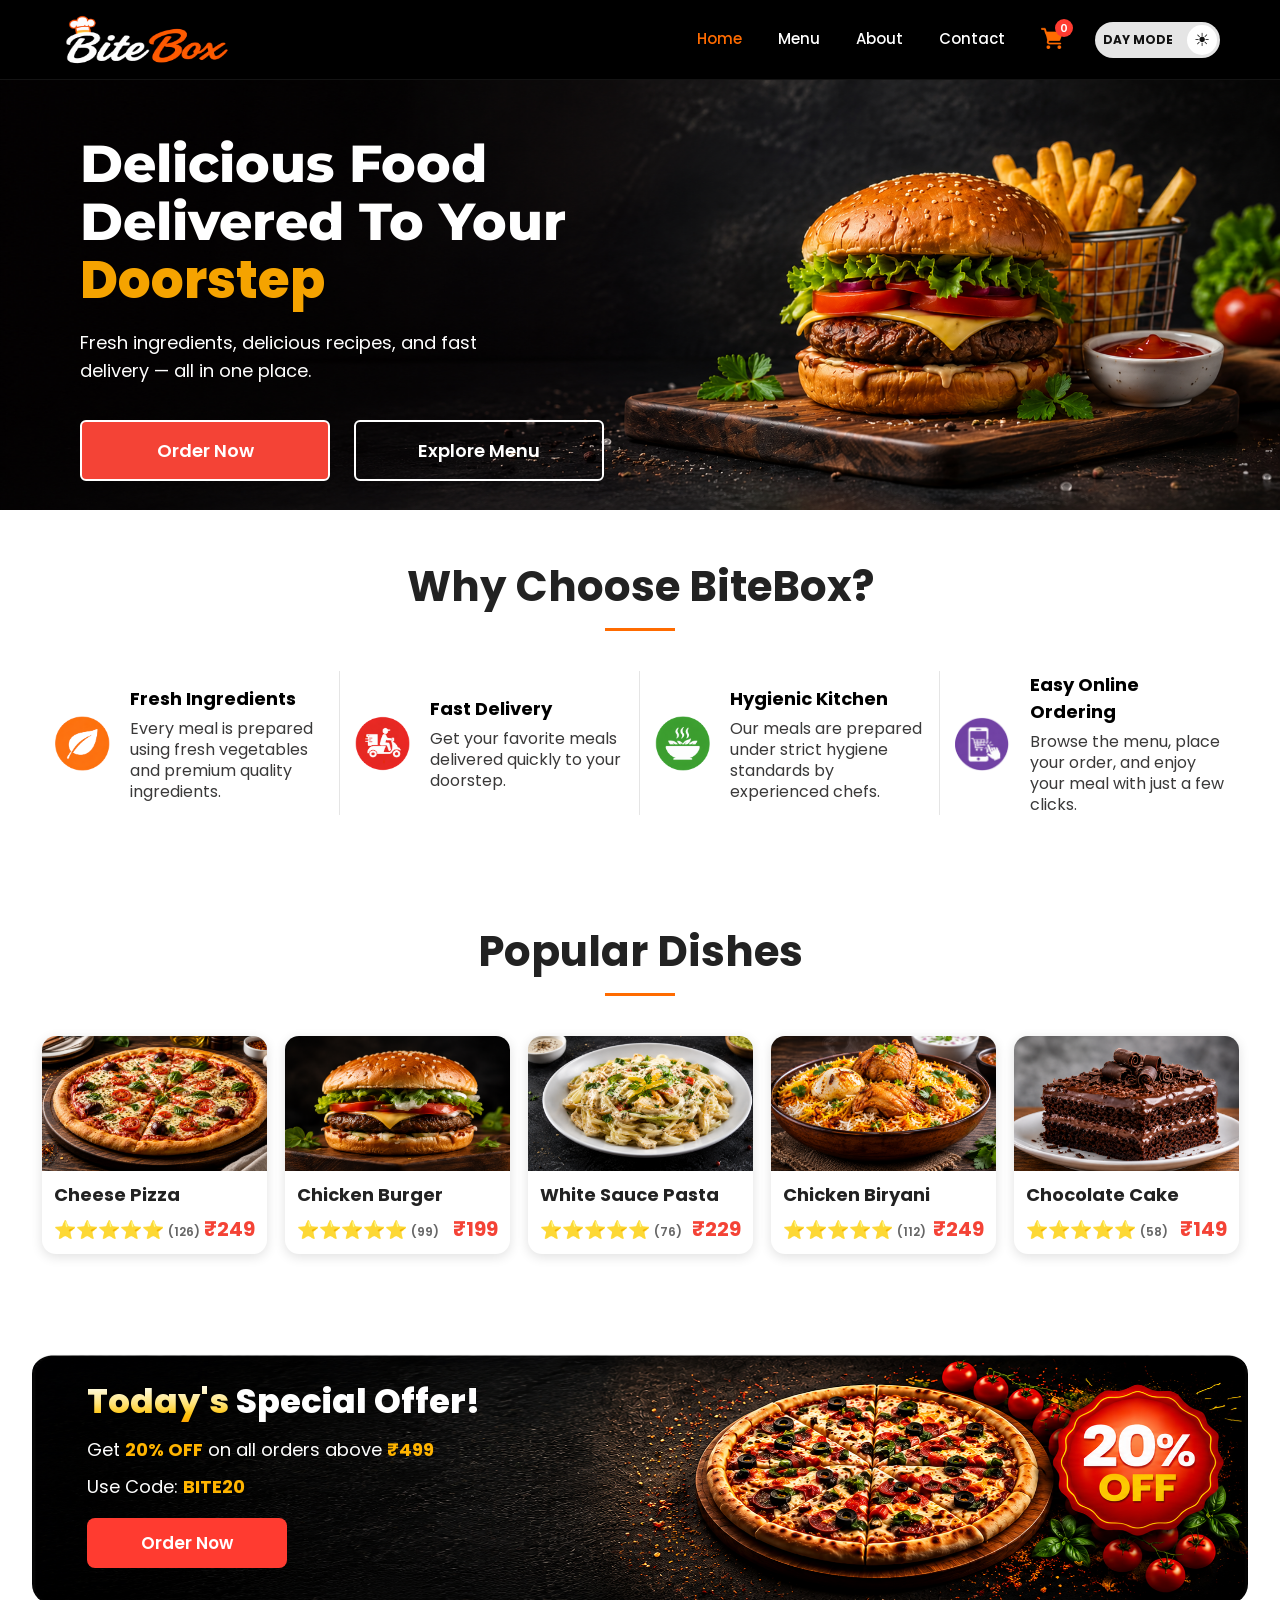
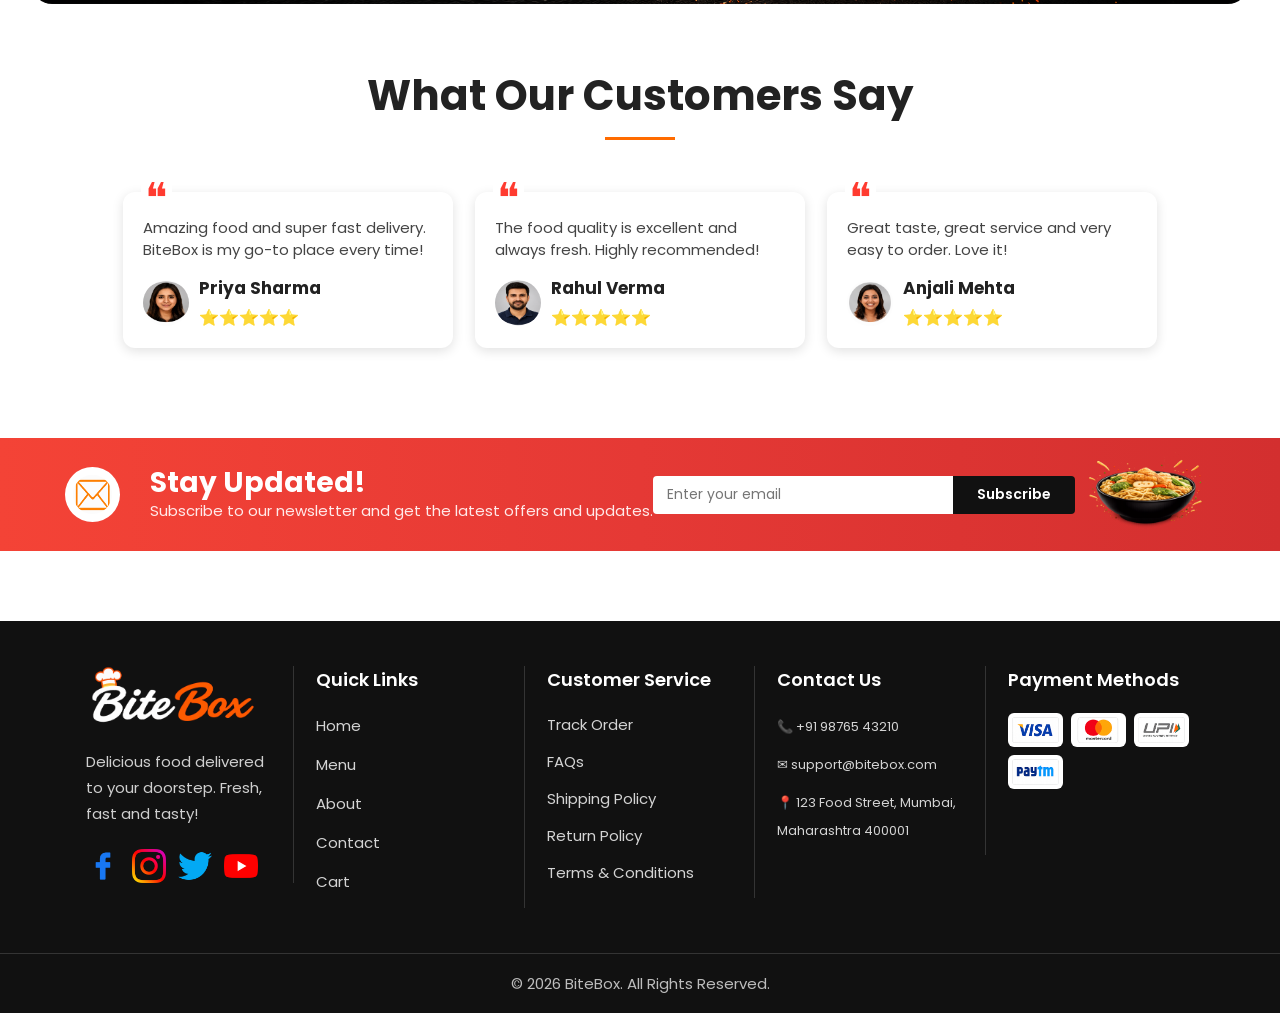
==== commit 7db59a22: "BiteBoxV2 | Remaining JS implementation" ====
--- a/index.html
+++ b/index.html
@@ -1,318 +1,246 @@
-<!doctype html>
+<!DOCTYPE html>
 <html lang="en">
-  <head>
+
+<head>
+    <meta charset="UTF-8">
+    <meta name="viewport" content="width=device-width, initial-scale=1.0">
+    <title>BiteBox</title>
+    <link rel="stylesheet" href="css/style.css">
     <link rel="preconnect" href="https://fonts.googleapis.com">
     <link rel="preconnect" href="https://fonts.gstatic.com" crossorigin>
-    <link href="https://fonts.googleapis.com/css2?family=Great+Vibes&family
-    =Montserrat:wght@400;600;700;800&family=Pacifico&family=Poppins:wght@300;
-    400;500;600;700&display=swap" rel="stylesheet">
-
-    <meta charset="UTF-8" />
-    <meta name="viewport" content="width=device-width, initial-scale=1.0" />
-    <title>BiteBox</title>
-
-    <link rel="stylesheet" href="css/style.css">  
-  </head>
-
-  <body>
-   <header>
-  <img src="assets/images/logo.png" alt="BiteBox Logo" class="logo" />
-  <nav>
-    <a href="index.html" class="active">Home</a>
-    <a href="menu.html">Menu</a>
-    <a href="about.html">About</a>
-    <a href="contact.html">Contact</a>
-    <a href="cart.html" class="cart-icon">
-      <img src="assets/icons/cart.png" alt="Cart" width="22" height="22" />
-    </a>
-  </nav>
-</header>
+    <link
+        href="https://fonts.googleapis.com/css2?family=Great+Vibes&family=Montserrat:wght@400;600;700;800&family=Pacifico&family=Poppins:wght@300;400;500;600;700&display=swap"
+        rel="stylesheet">
+</head>
+
+<body>
+    <!-- ====== HEADER ====== -->
+    <header id="header">
+        <img src="assets/images/logo.png" alt="BiteBox Logo" class="logo">
+        <nav>
+            <a href="index.html" class="active">Home</a>
+            <a href="menu.html">Menu</a>
+            <a href="about.html">About</a>
+            <a href="contact.html">Contact</a>
+            <a href="cart.html" class="cart-icon">
+                <span class="cart-wrapper">
+                    <img src="assets/icons/cart.png" alt="Cart Icon" width="22" height="22">
+                    <span id="cart-count">0</span>
+                </span>
+            </a>
+            <button type="button" id="theme-toggle" class="theme-toggle">
+                <span class="theme-icon">☀</span>
+                <span class="theme-text">DAY MODE</span>
+            </button>
+        </nav>
+    </header>
+
     <main>
-      <section id="home-hero">
-        <!-- Hero Section -->
-
-        <h1>Delicious Food Delivered To Your <span>Doorstep</span></h1>
-        <p>
-          Fresh ingredients, delicious recipes, and fast delivery — all in one
-          place.
-        </p>
-
-        <div class="hero-buttons">
-    <a href="menu.html" class="order-btn">Order Now</a>
-    <a href="menu.html" class="menu-btn">Explore Menu</a>
-</div>
-      </section>
-
-      <section id="features">
-        <h2>Why Choose BiteBox?</h2>
-
-       <article>
-  <img src="assets/images/fresh.png" alt="Fresh Ingredients" width="80" />
-  <div>
-    <h3>Fresh Ingredients</h3>
-    <p>Every meal is prepared using fresh vegetables and premium quality ingredients.</p>
-  </div>
-</article>
-
-<article>
-  <img src="assets/images/fast-delivery.png" alt="Fast Delivery" width="80" />
-  <div>
-    <h3>Fast Delivery</h3>
-    <p>Get your favorite meals delivered quickly to your doorstep.</p>
-  </div>
-</article>
-
-<article>
-  <img src="assets/images/hygienic.png" alt="Hygienic Kitchen" width="80" />
-  <div>
-    <h3>Hygienic Kitchen</h3>
-    <p>Our meals are prepared under strict hygiene standards by experienced chefs.</p>
-  </div>
-</article>
-
-<article>
-  <img src="assets/images/easy.png" alt="Easy Online Ordering" width="80" />
-  <div>
-    <h3>Easy Online Ordering</h3>
-    <p>Browse the menu, place your order, and enjoy your meal with just a few clicks.</p>
-  </div>
-</article>
-      </section>
-
-      <!--Todays Featured Dishes -->
-      <section id="popular-dishes">
-        <h2>Popular Dishes</h2>
-
-        <article>
-  <img src="assets/images/pizza.png" alt="Cheese Pizza" />
-  <h3>Cheese Pizza</h3>
-  <div class="details">
-    <p class="ratings">⭐⭐⭐⭐⭐ <small>(126)</small></p>
-    <p class="price">₹249</p>
-  </div>
-</article>
-
-<article>
-  <img src="assets/images/burger.png" alt="Chicken Burger" />
-  <h3>Chicken Burger</h3>
-  <div class="details">
-    <p class="ratings">⭐⭐⭐⭐⭐ <small>(99)</small></p>
-    <p class="price">₹199</p>
-  </div>
-</article>
-
-<article>
-  <img src="assets/images/pasta.png" alt="White Sauce Pasta" />
-  <h3>White Sauce Pasta</h3>
-  <div class="details">
-    <p class="ratings">⭐⭐⭐⭐⭐ <small>(76)</small></p>
-    <p class="price">₹229</p>
-  </div>
-</article>
-
-<article>
-  <img src="assets/images/chicken_biryani.png" alt="Chicken Biryani" />
-  <h3>Chicken Biryani</h3>
-  <div class="details">
-    <p class="ratings">⭐⭐⭐⭐⭐ <small>(112)</small></p>
-    <p class="price">₹249</p>
-  </div>
-</article>
-
-<article>
-  <img src="assets/images/chocolatecake.png" alt="Chocolate Cake" />
-  <h3>Chocolate Cake</h3>
-  <div class="details">
-    <p class="ratings">⭐⭐⭐⭐⭐ <small>(58)</small></p>
-    <p class="price">₹149</p>
-  </div>
-</article>
-      </section>
-
-    <!--Todays Special Offers -->
-            <section id="offer">
- 
-                <div class="offer-content">
-                    <h2>Today's Special Offer!</h2>
-                    <p> Get <strong>20% OFF</strong> on all orders above 
-                        <strong>₹499</strong>
-                    </p>
-                    <p> Use Code: <strong>BITE20</strong> </p>
-                    <a href="menu.html"> Order Now </a>
-                  </div>
-      </section>
-
-  	
-<section id="reviews">
-  <h2>What Our Customers Say</h2>
-
-  <article>
-    <p>Amazing food and super fast delivery. BiteBox is my go-to place every time!</p>
-    <div class="customer">
-      <img src="assets/images/Priya.png" alt="Priya Sharma" />
-      <div>
-        <h3>Priya Sharma</h3>
-        <span>⭐⭐⭐⭐⭐</span>
-      </div>
-    </div>
-  </article>
-
-  <article>
-    <p>The food quality is excellent and always fresh. Highly recommended!</p>
-    <div class="customer">
-      <img src="assets/images/rahul.png" alt="Rahul Verma" />
-      <div>
-        <h3>Rahul Verma</h3>
-        <span>⭐⭐⭐⭐⭐</span>
-      </div>
-    </div>
-  </article>
-
-  <article>
-    <p>Great taste, great service and very easy to order. Love it!</p>
-    <div class="customer">
-      <img src="assets/images/anjali.png" alt="Anjali Mehta" />
-      <div>
-        <h3>Anjali Mehta</h3>
-        <span>⭐⭐⭐⭐⭐</span>
-      </div>
-    </div>
-  </article>
-</section>
-
-      <!--NewsLetter section-->
-      <section id="newsletter">
-        <div class="newsletter-content">
-          <img
-            src="assets/images/mail.png"
-            alt="Newsletter Icon"
-            width="80"
-            height="80"
-          />
-
-          <div>
-            <h2>Stay Updated!</h2>
-            <p>
-              Subscribe to our newsletter and get the latest offers and updates.
-            </p>
-          </div>
+        <!-- ====== HOME HERO ====== -->
+        <section id="home-hero">
+            <h1>Delicious Food Delivered To Your <span>Doorstep</span></h1>
+            <p>Fresh ingredients, delicious recipes, and fast delivery — all in one place.</p>
+            <div class="hero-buttons">
+                <a href="menu.html" class="order-btn">Order Now</a>
+                <a href="menu.html" class="menu-btn">Explore Menu</a>
+            </div>
+        </section>
+
+        <!-- ====== FEATURES ====== -->
+        <section id="features">
+            <h2>Why Choose BiteBox?</h2>
+            <article>
+                <img src="assets/images/fresh.png" alt="Fresh Ingredients" width="80">
+                <div>
+                    <h3>Fresh Ingredients</h3>
+                    <p>Every meal is prepared using fresh vegetables and premium quality ingredients.</p>
+                </div>
+            </article>
+            <article>
+                <img src="assets/images/fast-delivery.png" alt="Fast Delivery" width="80">
+                <div>
+                    <h3>Fast Delivery</h3>
+                    <p>Get your favorite meals delivered quickly to your doorstep.</p>
+                </div>
+            </article>
+            <article>
+                <img src="assets/images/hygienic.png" alt="Hygienic Kitchen" width="80">
+                <div>
+                    <h3>Hygienic Kitchen</h3>
+                    <p>Our meals are prepared under strict hygiene standards by experienced chefs.</p>
+                </div>
+            </article>
+            <article>
+                <img src="assets/images/easy.png" alt="Easy Online Ordering" width="80">
+                <div>
+                    <h3>Easy Online Ordering</h3>
+                    <p>Browse the menu, place your order, and enjoy your meal with just a few clicks.</p>
+                </div>
+            </article>
+        </section>
+
+        <!-- ====== POPULAR DISHES ====== -->
+        <section id="popular-dishes">
+            <h2>Popular Dishes</h2>
+            <article>
+                <img src="assets/images/popular-pizza.png" alt="Cheese Pizza">
+                <h3>Cheese Pizza</h3>
+                <div class="details">
+                    <p class="ratings">⭐⭐⭐⭐⭐ <small>(126)</small></p>
+                    <p class="price">₹249</p>
+                </div>
+            </article>
+            <article>
+                <img src="assets/images/popular-burger.png" alt="Chicken Burger">
+                <h3>Chicken Burger</h3>
+                <div class="details">
+                    <p class="ratings">⭐⭐⭐⭐⭐ <small>(99)</small></p>
+                    <p class="price">₹199</p>
+                </div>
+            </article>
+            <article>
+                <img src="assets/images/popular-pasta.png" alt="White Sauce Pasta">
+                <h3>White Sauce Pasta</h3>
+                <div class="details">
+                    <p class="ratings">⭐⭐⭐⭐⭐ <small>(76)</small></p>
+                    <p class="price">₹229</p>
+                </div>
+            </article>
+            <article>
+                <img src="assets/images/popular-briyani.png" alt="Chicken Biryani">
+                <h3>Chicken Biryani</h3>
+                <div class="details">
+                    <p class="ratings">⭐⭐⭐⭐⭐ <small>(112)</small></p>
+                    <p class="price">₹249</p>
+                </div>
+            </article>
+            <article>
+                <img src="assets/images/popular-cake.png" alt="Chocolate Cake">
+                <h3>Chocolate Cake</h3>
+                <div class="details">
+                    <p class="ratings">⭐⭐⭐⭐⭐ <small>(58)</small></p>
+                    <p class="price">₹149</p>
+                </div>
+            </article>
+        </section>
+
+        <!-- ====== OFFER ====== -->
+        <section id="offer">
+            <div class="offer-content">
+                <h2><span>Today's </span>Special Offer!</h2>
+                <p>Get <strong>20% OFF</strong> on all orders above <strong>₹499</strong></p>
+                <p>Use Code: <strong>BITE20</strong></p>
+                <a href="menu.html">Order Now</a>
+            </div>
+        </section>
+
+        <!-- ====== REVIEWS ====== -->
+        <section id="reviews">
+            <h2>What Our Customers Say</h2>
+            <article>
+                <p>Amazing food and super fast delivery. BiteBox is my go-to place every time!</p>
+                <div class="customer">
+                    <img src="assets/images/Priya.png" alt="Priya Sharma">
+                    <div>
+                        <h3>Priya Sharma</h3>
+                        <span>⭐⭐⭐⭐⭐</span>
+                    </div>
+                </div>
+            </article>
+            <article>
+                <p>The food quality is excellent and always fresh. Highly recommended!</p>
+                <div class="customer">
+                    <img src="assets/images/rahul.png" alt="Rahul Verma">
+                    <div>
+                        <h3>Rahul Verma</h3>
+                        <span>⭐⭐⭐⭐⭐</span>
+                    </div>
+                </div>
+            </article>
+            <article>
+                <p>Great taste, great service and very easy to order. Love it!</p>
+                <div class="customer">
+                    <img src="assets/images/anjali.png" alt="Anjali Mehta">
+                    <div>
+                        <h3>Anjali Mehta</h3>
+                        <span>⭐⭐⭐⭐⭐</span>
+                    </div>
+                </div>
+            </article>
+        </section>
+
+        <!-- ====== NEWSLETTER ====== -->
+        <section id="newsletter">
+            <div class="newsletter-content">
+                <img src="assets/images/mail.png" alt="Newsletter Icon" width="80" height="80">
+                <div>
+                    <h2>Stay Updated!</h2>
+                    <p>Subscribe to our newsletter and get the latest offers and updates.</p>
+                </div>
+            </div>
+            <div class="newsletter-form">
+                <input type="email" placeholder="Enter your email">
+                <button>Subscribe</button>
+            </div>
+            <div class="newsletter-image">
+                <img src="assets/images/newsletter-food.png" alt="Newsletter Food" width="180" height="120">
+            </div>
+        </section>
+    </main>
+
+    <!-- ====== FOOTER ====== -->
+    <footer>
+        <div class="footer-container">
+            <section>
+                <img src="assets/images/logo.png" alt="BiteBox Logo" width="180">
+                <p>Delicious food delivered to your doorstep. Fresh, fast and tasty!</p>
+                <div class="footer-socials">
+                    <a href="#"><img src="assets/icons/facebook.png" alt="Facebook" width="35" height="35"></a>
+                    <a href="#"><img src="assets/icons/instagram.png" alt="Instagram" width="35" height="35"></a>
+                    <a href="#"><img src="assets/icons/twitter.png" alt="Twitter" width="35" height="35"></a>
+                    <a href="#"><img src="assets/icons/youtube.png" alt="YouTube" width="35" height="35"></a>
+                </div>
+            </section>
+            <section>
+                <h3>Quick Links</h3>
+                <ul>
+                    <li><a href="index.html">Home</a></li>
+                    <li><a href="menu.html">Menu</a></li>
+                    <li><a href="about.html">About</a></li>
+                    <li><a href="contact.html">Contact</a></li>
+                    <li><a href="cart.html">Cart</a></li>
+                </ul>
+            </section>
+            <section>
+                <h3>Customer Service</h3>
+                <ul>
+                    <li>Track Order</li>
+                    <li>FAQs</li>
+                    <li>Shipping Policy</li>
+                    <li>Return Policy</li>
+                    <li>Terms & Conditions</li>
+                </ul>
+            </section>
+            <section>
+                <h3>Contact Us</h3>
+                <p>📞 +91 98765 43210</p>
+                <p>✉ support@bitebox.com</p>
+                <p>📍 123 Food Street, Mumbai, Maharashtra 400001</p>
+            </section>
+            <section>
+                <h3>Payment Methods</h3>
+                <div class="payment-icons">
+                    <img src="assets/images/visa.png" alt="Visa">
+                    <img src="assets/images/mastercard.png" alt="MasterCard">
+                    <img src="assets/images/upi.png" alt="UPI">
+                    <img src="assets/images/paytm.png" alt="Paytm">
+                </div>
+            </section>
         </div>
-
-        <div class="newsletter-form">
-          <input type="email" placeholder="Enter your email" />
-          <button>Subscribe</button>
-        </div>
-
-        <div class="newsletter-image">
-          <img
-            src="assets/images/newsletter-food.png"
-            alt="Newsletter Food"
-            width="180"
-            height="120"
-          />
-        </div>
-      </section>
-
-      <!--Contact Information-->
-      <section>
-        <hr />
-        <h2>Contact Information</h2>
-        <p>
-          Phone : +91 98765 43210
-          <br />
-          Email : contact@bitebox.com
-          <br />
-          Location : Pune, Maharashtra
-        </p>
-      </section>
-
-      <!-- Customer Notice -->
-      <aside>
-        <hr />
-        <h2>Customer Notice</h2>
-
-        <p>
-          <mark> Free home delivery is available on orders above ₹499. </mark>
-        </p>
-
-        <p>Delivery services are available from 10:00 AM to 11:00 PM.</p>
-      </aside>
-
-      <!-- Opening Hours Section-->
-      <section>
-        <hr />
-        <h2>Opening Hours</h2>
-
-        <p>
-          Monday - Sunday
-          <br />
-          10:00 AM - 11:00 PM
-        </p>
-      </section>
-    </main>
-
-    <!-- Footer Logo Section -->
-   <footer>
-  <div class="footer-container">
-    <!-- Column 1: Logo & Social -->
-    <section>
-      <img src="assets/images/logo.png" alt="BiteBox Logo" />
-      <p>Delicious food delivered to your doorstep. Fresh, fast and tasty!</p>
-      <div class="footer-socials">
-        <a href="#"><img src="assets/icons/facebook.png" alt="Facebook" /></a>
-        <a href="#"><img src="assets/icons/instagram.png" alt="Instagram" /></a>
-        <a href="#"><img src="assets/icons/twitter.png" alt="Twitter" /></a>
-        <a href="#"><img src="assets/icons/youtube.png" alt="YouTube" /></a>
-      </div>
-    </section>
-
-    <!-- Column 2: Quick Links -->
-    <section>
-      <h3>Quick Links</h3>
-      <ul>
-        <li><a href="index.html">Home</a></li>
-        <li><a href="menu.html">Menu</a></li>
-        <li><a href="about.html">About</a></li>
-        <li><a href="contact.html">Contact</a></li>
-        <li><a href="cart.html">Cart</a></li>
-      </ul>
-    </section>
-
-    <!-- Column 3: Customer Service -->
-    <section>
-      <h3>Customer Service</h3>
-      <ul>
-        <li>Track Order</li>
-        <li>FAQs</li>
-        <li>Shipping Policy</li>
-        <li>Return Policy</li>
-        <li>Terms &amp; Conditions</li>
-      </ul>
-    </section>
-
-    <!-- Column 4: Contact Us -->
-    <section>
-      <h3>Contact Us</h3>
-      <p>📞 +91 98765 43210</p>
-      <p>✉ support@bitebox.com</p>
-      <p>📍 123 Food Street, Mumbai, Maharashtra 400001</p>
-    </section>
-
-    <!-- Column 5: Payment Methods -->
-    <section>
-      <h3>Payment Methods</h3>
-      <div class="payment-icons">
-        <img src="assets/images/visa.png" alt="Visa" />
-        <img src="assets/images/mastercard.png" alt="MasterCard" />
-        <img src="assets/images/upi.png" alt="UPI" />
-        <img src="assets/images/paytm.png" alt="Paytm" />
-      </div>
-    </section>
-  </div>
-
-  <p>© 2026 BiteBox. All Rights Reserved.</p>
-</footer>
-
-  <script src="js/script.js"></script>
-  </body>
-</html>
+        <p>© 2026 BiteBox. All Rights Reserved.</p>
+    </footer>
+
+    <script src="js/script.js"></script>
+</body>
+
+</html>
--- a/css/style.css
+++ b/css/style.css
@@ -1,18 +1,12 @@
-*{
-
-    margin: 0;
-
-    padding: 0;
-
-    box-sizing: border-box;
-
-    font-family: Arial, Helvetica, sans-serif;
-
-}
-
-	
-/* Website Header */
- 
+/* Global Website Styling */
+* {
+  margin: 0;
+  padding: 0;
+  box-sizing: border-box;
+  font-family: "Poppins", sans-serif;
+}
+
+/* ====== HEADER ====== */
 header {
   width: 100%;
   height: 80px;
@@ -27,8 +21,6 @@
   z-index: 1000;
 }
 
-
-/* Website Logo */
 .logo {
   width: 170px;
   height: 50px;
@@ -39,6 +31,7 @@
   align-items: center;
   gap: 28px;
 }
+
 header nav a {
   display: flex;
   align-items: center;
@@ -51,262 +44,1107 @@
   font-weight: 500;
   border-bottom: 3px solid transparent;
 }
+
 .cart-icon img {
   display: block;
   width: 22px;
   height: 22px;
 }
 
+.cart-icon:hover img {
+  transform: scale(1.1);
+}
+
 header nav a:hover {
   color: #ff6b00;
 }
 
-/* Active Navigation Link */
 nav a.active {
   color: #ff6b00;
 }
-/* Home Hero Section */
-
-
-#home-hero{
- 
-    background-image: url("../assets/images/home-hero.png");
- 
-    background-repeat: no-repeat;
- 
-    background-position: center;
- 
-    background-size: cover;
- 
-    height: 650px;
- 
-    padding: 55px 80px;
- 
-}
-
-
-
-#home-hero h1{
-    color: white;
-    font-family: "Montserrat", sans-serif;
-    font-size: 53px;
-    font-weight: 800;
-    line-height: 58px;
-    width: 650px;
-    margin-bottom: 20px;
-}
- 
-#home-hero h1 span{
-    color: #F5A300;
-}
-
-
-
-	
-/* Home Hero Description */
- 
-#home-hero p{
- 
-    color: white;
- 
-    font-size: 18px;
- 
-    line-height: 28px;
- 
-    width: 420px;
- 
-    margin-bottom: 35px;
- 
-}   
-
-/* Hero Buttons */
-
-.hero-buttons{
-    margin-top: 35px;
-}
-
-.hero-buttons a{
-    display: inline-block;
-    min-width: 180px;
-    padding: 15px 30px;
-    text-align: center;
-    text-decoration: none;
-    font-size: 18px;
-    font-weight: 600;
-    border-radius: 6px;
-    transition: 0.3s;
-}
-
-.order-btn{
-
-    background-color: #F44336;
-
-    color: white;
-
-    margin-right: 15px;
-
-}
-
-.menu-btn{
-
-    background-color: transparent;
-
-    color: white;
-
-    border: 2px solid white;
-
-}
-
-.order-btn:hover{
-
-    background-color: #D32F2F;
-
-}
-
-.menu-btn:hover{
-
-    background-color: white;
-
-    color: #222;
-
-}
-/*menu page*/
-
-#menu-hero{
-    background-image: url("../assets/images/menu-hero.png");
-
-    background-repeat: no-repeat;
-
-    background-position: center;
-
-    background-size: cover;
-
-    height: 320px;
-    text-align: center;
-    padding-top: 65px;
-}
-
-#menu-hero h1{
-    font-family: "Great Vibes", cursive;
-   font-size:56px;
-   line-height:60px;
-
-    font-weight: 400;
-
-    color: white;
-
-    text-align: center;
-
-    text-shadow: 2px 2px 8px rgba(0,0,0,0.5);
-
-    margin-bottom: 10px;
-}
-
-#menu-hero p{
-    color: white;
-
-    font-size: 20px;
-
-    line-height: 34px;
-
-    width: 700px;
-
-    text-align: center;
-
-    margin: 0 auto 35px;
-}
-
-/* Browse Categories Section */
-/* Browse Categories Section */
-
-#categories{
-    background-color:#ffffff;
-    padding:60px 30px;
-    text-align:center;
-}
-
-/* Section Heading */
-#categories h2{
-    font-size:42px;
-    font-weight:700;
-    color:#222222;
-    margin-bottom:45px;
-}
-
-#categories h2 span{
-    display:inline-block;
-    width:70px;
-    height:3px;
-    background:#ff3b30;
-    vertical-align:middle;
-    margin:10px 50px;
-    position:relative;
-}
-
-#categories h2 span::before{
-    content:"";
-    width:8px;
-    height:8px;
-    background:#ff3b30;
-    border-radius:50%;
-    position:absolute;
-    top:-2px;
-}
-
-#categories h2 span:first-child::before{
-    right:-12px;
-}
-
-#categories h2 span:last-child::before{
-    left:-12px;
-}
-
-/* Categories Container */
-#categories div{
-    display:flex;
-    justify-content:center;
-    align-items:flex-start;
-    flex-wrap:wrap;
-    gap:55px;
-}
-/* Category Item */
-#categories article{
-    text-align:center;
-}
-
-/* Category Icon */
-
-#categories article img{
-    width:100px;
-    height:90px;
-    padding:10px;
-    background:#ffffff;
-    border:2px solid #f2f2f2;
-    border-radius:50%;
-    object-fit:contain;
-    box-shadow:0 4px 12px rgba(0,0,0,0.12);
-    margin-bottom:15px;
-}
-
-/* Category Name */
-
-#categories article h3{
-    font-size:20px;
-    font-weight:600;
-    color:#333333;
-}
-
-/* Hover Effect */
-
-#categories article img:hover{
-    box-shadow:0 8px 18px rgba(0,0,0,0.18);
-}
-/* ========== CONTACT PAGE ========== */
-
-/* Contact Information */
+
+/* ====== CART WRAPPER ====== */
+.cart-wrapper {
+  position: relative;
+  display: inline-flex;
+  align-items: center;
+  justify-content: center;
+}
+
+#cart-count {
+  position: absolute;
+  top: -8px;
+  right: -10px;
+  width: 18px;
+  height: 18px;
+  background: #ff3b30;
+  color: white;
+  border-radius: 50%;
+  font-size: 11px;
+  font-weight: 600;
+  display: flex;
+  align-items: center;
+  justify-content: center;
+}
+
+/* ====== THEME TOGGLE ====== */
+.theme-toggle {
+  width: 125px;
+  height: 36px;
+  border: none;
+  border-radius: 20px;
+  background-color: #e5e5e5;
+  position: relative;
+  padding: 3px;
+  cursor: pointer;
+  display: flex;
+  align-items: center;
+  box-sizing: border-box;
+  overflow: hidden;
+}
+
+.theme-text {
+  position: absolute;
+  left: 8px;
+  right: 38px;
+  font-size: 12px;
+  font-weight: 700;
+  color: #111111;
+  white-space: nowrap;
+  text-align: left;
+  transition: all 0.35s ease-in-out;
+}
+
+.theme-icon {
+  position: absolute;
+  top: 3px;
+  left: 92px;
+  width: 30px;
+  height: 30px;
+  border-radius: 50%;
+  background-color: white;
+  display: flex;
+  align-items: center;
+  justify-content: center;
+  font-size: 18px;
+  color: #111111;
+  transition: transform 0.35s ease-in-out;
+  z-index: 2;
+}
+
+.dark-theme .theme-icon {
+  transform: translateX(-89px);
+}
+
+.dark-theme .theme-text {
+  left: 38px;
+  right: 8px;
+  text-align: right;
+}
+
+.theme-toggle:hover .theme-icon {
+  transform: scale(1.05);
+}
+
+.dark-theme .theme-toggle:hover .theme-icon {
+  transform: translateX(-89px) scale(1.05);
+}
+
+/* ====== HOME HERO ====== */
+#home-hero {
+  background-image: url("../assets/images/home-hero.png");
+  background-repeat: no-repeat;
+  background-position: center right;
+  background-size: cover;
+  height: 430px;
+  padding: 55px 80px;
+}
+
+#home-hero h1 {
+  color: white;
+  font-family: "Montserrat", sans-serif;
+  font-size: 52px;
+  font-weight: 800;
+  line-height: 58px;
+  width: 650px;
+  margin-bottom: 20px;
+}
+
+#home-hero h1 span {
+  color: #f5a300;
+}
+
+#home-hero p {
+  color: white;
+  font-size: 18px;
+  line-height: 28px;
+  width: 420px;
+  margin-bottom: 35px;
+}
+
+.hero-buttons {
+  margin-top: 25px;
+}
+
+.hero-buttons a {
+  display: inline-block;
+  min-width: 180px;
+  padding: 15px 30px;
+  text-align: center;
+  text-decoration: none;
+  font-size: 18px;
+  font-weight: 600;
+  border-radius: 6px;
+  transition: 0.3s;
+}
+
+.order-btn {
+  background-color: #f44336;
+  color: white;
+  margin-right: 0;
+  width: 250px;
+  border: 2px solid white;
+}
+
+.menu-btn {
+  background-color: transparent;
+  color: white;
+  border: 2px solid white;
+  width: 250px;
+  margin-left: 20px;
+}
+
+.order-btn:hover {
+  background-color: #d32f2f;
+}
+
+.menu-btn:hover {
+  background-color: white;
+  color: #222;
+}
+
+/* ====== FEATURES ====== */
+#features {
+  background-color: #ffffff;
+  padding: 45px 25px;
+  display: flex;
+  flex-wrap: wrap;
+  justify-content: center;
+}
+
+#features h2 {
+  width: 100%;
+  text-align: center;
+  font-size: 42px;
+  font-weight: 700;
+  color: #222222;
+  margin-bottom: 40px;
+  position: relative;
+}
+
+#features h2::after {
+  content: "";
+  display: block;
+  width: 70px;
+  height: 3px;
+  background-color: #ff6b00;
+  margin: 10px auto 0;
+}
+
+#features article {
+  width: 300px;
+  padding: 0 15px;
+  display: flex;
+  align-items: center;
+  border-right: 1px solid #e5e5e5;
+}
+
+#features article:last-child {
+  border-right: none;
+}
+
+#features article img {
+  width: 55px;
+  height: 55px;
+  margin-right: 20px;
+  flex-shrink: 0;
+}
+
+#features article div {
+  flex: 1;
+}
+
+#features article h3 {
+  font-size: 18px;
+  font-weight: 700;
+  color: #000000;
+  margin-bottom: 6px;
+}
+
+#features article p {
+  font-size: 16px;
+  color: #3a3939;
+  line-height: 21px;
+  margin: 0;
+}
+
+/* ====== POPULAR DISHES ====== */
+#popular-dishes {
+  background-color: #ffffff;
+  padding: 60px 30px;
+  display: flex;
+  flex-wrap: wrap;
+  justify-content: center;
+  gap: 18px;
+}
+
+#popular-dishes h2 {
+  width: 100%;
+  text-align: center;
+  font-size: 42px;
+  font-weight: 700;
+  color: #222222;
+  margin-bottom: 22px;
+  position: relative;
+}
+
+#popular-dishes h2::after {
+  content: "";
+  display: block;
+  width: 70px;
+  height: 3px;
+  background-color: #ff6b00;
+  margin: 10px auto 0;
+}
+
+#popular-dishes article {
+  width: 225px;
+  background-color: #ffffff;
+  border-radius: 14px;
+  overflow: hidden;
+  box-shadow: 0 3px 12px rgba(0, 0, 0, 0.12);
+}
+
+#popular-dishes article img {
+  width: 100%;
+  height: 135px;
+  object-fit: cover;
+  display: block;
+}
+
+#popular-dishes article h3 {
+  font-size: 18px;
+  font-weight: 700;
+  color: #222222;
+  margin: 10px 12px 6px;
+}
+
+#popular-dishes .details {
+  display: flex;
+  justify-content: space-between;
+  align-items: center;
+  padding: 0 12px 10px;
+}
+
+#popular-dishes .ratings {
+  color: #f5b301;
+  font-size: 18px;
+  font-weight: 600;
+  margin: 0;
+}
+
+#popular-dishes .ratings small {
+  color: #666666;
+  font-size: 12px;
+}
+
+#popular-dishes .price {
+  color: #f44336;
+  font-size: 20px;
+  font-weight: 700;
+  margin: 0;
+}
+
+#popular-dishes article:hover {
+  box-shadow: 0 8px 22px rgba(0, 0, 0, 0.18);
+}
+
+/* ====== OFFER ====== */
+#offer {
+  width: 95%;
+  height: 250px;
+  margin: 40px auto;
+  padding: 28px 55px;
+  box-sizing: border-box;
+  background-image: url("../assets/images/offer-banner.png");
+  background-repeat: no-repeat;
+  background-size: 100% 100%;
+  background-position: center;
+  border-radius: 20px;
+}
+
+.offer-content {
+  width: 38%;
+}
+
+.offer-content h2 {
+  font-size: 34px;
+  font-weight: 800;
+  color: #ffffff;
+  line-height: 1.15;
+  margin-bottom: 15px;
+}
+
+.offer-content h2 span {
+  background: linear-gradient(
+    180deg,
+    #ffffff 0%,
+    #fff9d8 25%,
+    #ffe47a 55%,
+    #ffc107 80%,
+    #ff9800 100%
+  );
+  -webkit-background-clip: text;
+  -webkit-text-fill-color: transparent;
+  background-clip: text;
+}
+
+.offer-content p {
+  font-size: 18px;
+  color: #ffffff;
+  line-height: 1.5;
+  margin-bottom: 10px;
+}
+
+.offer-content strong {
+  color: #ffb400;
+}
+
+.offer-content a {
+  display: inline-block;
+  margin-top: 8px;
+  padding: 12px 32px;
+  background: #ff3b30;
+  color: #ffffff;
+  text-decoration: none;
+  font-size: 17px;
+  font-weight: 600;
+  border-radius: 8px;
+  width: 200px;
+  text-align: center;
+}
+
+.offer-content a:hover {
+  background-color: #d32f2f;
+}
+
+/* ====== REVIEWS ====== */
+#reviews {
+  background: #ffffff;
+  padding: 20px 30px 40px;
+  display: flex;
+  flex-wrap: wrap;
+  justify-content: center;
+  gap: 22px;
+}
+
+#reviews h2 {
+  width: 100%;
+  text-align: center;
+  font-size: 42px;
+  font-weight: 700;
+  color: #222222;
+  margin-bottom: 30px;
+  position: relative;
+}
+
+#reviews h2::after {
+  content: "";
+  display: block;
+  width: 70px;
+  height: 3px;
+  background: #ff6b00;
+  margin: 10px auto 0;
+}
+
+#reviews article {
+  width: 330px;
+  background: #ffffff;
+  padding: 25px 20px 18px;
+  border-radius: 12px;
+  box-shadow: 0 3px 12px rgba(0, 0, 0, 0.12);
+  position: relative;
+}
+
+#reviews article::before {
+  content: "❝";
+  position: absolute;
+  top: -14px;
+  left: 18px;
+  font-size: 42px;
+  color: #ff3b30;
+  background: #ffffff;
+  line-height: 1;
+  padding: 0 4px;
+}
+
+#reviews article > p {
+  font-size: 15px;
+  color: #444444;
+  line-height: 22px;
+  margin: 0 0 14px;
+}
+
+#reviews .customer {
+  display: flex;
+  align-items: center;
+}
+
+#reviews .customer img {
+  width: 46px;
+  height: 46px;
+  border-radius: 50%;
+  object-fit: cover;
+  margin-right: 10px;
+}
+
+#reviews .customer h3 {
+  font-size: 17px;
+  font-weight: 700;
+  color: #222222;
+  margin: 0 0 4px;
+}
+
+#reviews .customer span {
+  color: #f5b301;
+  font-size: 16px;
+}
+
+#reviews article:hover {
+  box-shadow: 0 8px 20px rgba(0, 0, 0, 0.18);
+}
+
+/* ====== NEWSLETTER ====== */
+#newsletter {
+  width: 100%;
+  margin-top: 50px;
+  margin-bottom: 0px;
+  padding: 10px 65px;
+  background: linear-gradient(to right, #f44336, #e53935, #d32f2f);
+  display: flex;
+  justify-content: space-between;
+  align-items: center;
+  box-sizing: border-box;
+}
+
+.newsletter-content {
+  display: flex;
+  align-items: center;
+  gap: 30px;
+}
+
+.newsletter-content img {
+  width: 55px;
+  height: 55px;
+  background: #ffffff;
+  border-radius: 50%;
+  padding: 8px;
+}
+
+.newsletter-content h2 {
+  font-size: 28px;
+  font-weight: 700;
+  color: #ffffff;
+  margin-bottom: 2px;
+  line-height: 1.1;
+}
+
+.newsletter-content p {
+  font-size: 15px;
+  color: #ffeaea;
+  line-height: 20px;
+  margin: 0;
+}
+
+.newsletter-form {
+  display: flex;
+  align-items: center;
+}
+
+.newsletter-form input {
+  width: 300px;
+  height: 38px;
+  border: none;
+  outline: none;
+  padding: 0 14px;
+  font-size: 14px;
+  border-radius: 4px 0 0 4px;
+}
+
+.newsletter-form button {
+  height: 38px;
+  padding: 0 24px;
+  border: none;
+  background: #111111;
+  color: #ffffff;
+  font-size: 14px;
+  font-weight: 600;
+  cursor: pointer;
+  border-radius: 0 4px 4px 0;
+}
+
+.newsletter-image img {
+  width: 140px;
+  height: auto;
+  display: block;
+}
+
+.newsletter-form button:hover {
+  background: #000000;
+}
+
+/* ====== MENU HERO ====== */
+#menu-hero {
+  background-image: url("../assets/images/menu-hero.png");
+  background-repeat: no-repeat;
+  background-position: center;
+  background-size: cover;
+  height: 320px;
+  padding: 50px 80px;
+  text-align: center;
+  padding-top: 55px;
+}
+
+#menu-hero h1 {
+  font-family: "Great Vibes", cursive;
+  font-size: 56px;
+  line-height: 60px;
+  font-weight: 400;
+  color: white;
+  text-align: center;
+  text-shadow: 2px 2px 8px rgba(0, 0, 0, 0.5);
+  margin-bottom: 10px;
+}
+
+#menu-hero p {
+  color: white;
+  font-size: 20px;
+  line-height: 34px;
+  width: 700px;
+  text-align: center;
+  margin: 0 auto 35px;
+}
+
+/* ====== CATEGORIES ====== */
+#categories {
+  background-color: #ffffff;
+  padding: 60px 30px;
+  text-align: center;
+  border-bottom: 2px solid #e5e5e5;
+}
+
+#categories h2 {
+  font-size: 42px;
+  font-weight: 700;
+  color: #222222;
+  margin-bottom: 45px;
+}
+
+#categories h2 span {
+  display: inline-block;
+  width: 70px;
+  height: 3px;
+  background: #ff3b30;
+  vertical-align: middle;
+  margin: 10px 50px;
+  position: relative;
+}
+
+#categories h2 span::before {
+  content: "";
+  width: 8px;
+  height: 8px;
+  background: #ff3b30;
+  border-radius: 50%;
+  position: absolute;
+  top: -2px;
+}
+
+#categories h2 span:first-child::before {
+  right: -12px;
+}
+
+#categories h2 span:last-child::before {
+  left: -12px;
+}
+
+#categories div {
+  display: flex;
+  justify-content: center;
+  align-items: flex-start;
+  flex-wrap: wrap;
+  gap: 55px;
+}
+
+#categories article {
+  text-align: center;
+}
+
+#categories article img {
+  width: 100px;
+  height: 90px;
+  padding: 10px;
+  background: #ffffff;
+  border: 2px solid #f2f2f2;
+  border-radius: 50%;
+  object-fit: contain;
+  box-shadow: 0 4px 12px rgba(0, 0, 0, 0.12);
+  margin-bottom: 15px;
+}
+
+#categories article h3 {
+  font-size: 20px;
+  font-weight: 600;
+  color: #333333;
+}
+
+#categories article img:hover {
+  box-shadow: 0 8px 18px rgba(0, 0, 0, 0.18);
+}
+
+/* ====== MENU SEARCH & CONTROLS ====== */
+.menu-search {
+  width: 340px;
+  height: 48px;
+  margin: 0;
+  display: flex;
+  align-items: center;
+  background-color: white;
+  border: 1px solid #ddd;
+  border-radius: 25px;
+  overflow: hidden;
+  box-shadow: 0 3px 10px rgba(0, 0, 0, 0.08);
+}
+
+.menu-search input {
+  flex: 1;
+  height: 100%;
+  padding: 0 18px;
+  border: none;
+  outline: none;
+  font-family: "Poppins", sans-serif;
+  font-size: 14px;
+  color: #333;
+  background-color: transparent;
+}
+
+.menu-search input::placeholder {
+  color: #777;
+}
+
+.menu-search button {
+  width: 52px;
+  height: 100%;
+  display: flex;
+  align-items: center;
+  justify-content: center;
+  border: none;
+  background-color: #ff4b2b;
+  cursor: pointer;
+}
+
+.menu-search button:hover {
+  background-color: #ac1f06;
+}
+
+.menu-search button img {
+  width: 20px;
+  height: 20px;
+  object-fit: contain;
+}
+
+.menu-controls {
+  display: flex;
+  align-items: center;
+  justify-content: center;
+  gap: 10px;
+  width: 100%;
+  margin: 30px auto;
+}
+
+#add-menu-btn {
+  width: 150px;
+  height: 44px;
+  padding: 0 15px;
+  background-color: #ff3b30;
+  color: white;
+  border: none;
+  border-radius: 8px;
+  font-size: 12px;
+  font-weight: 600;
+  cursor: pointer;
+  transition: 0.3s ease;
+}
+
+#add-menu-btn:hover {
+  background-color: #e62e25;
+  transform: translateY(-2px);
+}
+
+/* ====== MENU ITEMS ====== */
+#menu-items {
+  background: #ffffff;
+  padding: 60px 25px;
+  text-align: center;
+}
+
+#menu-items h2 {
+  font-size: 42px;
+  font-weight: 700;
+  color: #222222;
+  margin-bottom: 40px;
+}
+
+#menu-items h2 span {
+  display: inline-block;
+  width: 30px;
+  height: 3px;
+  background: #ff3b30;
+  margin: 0 15px;
+  position: relative;
+  vertical-align: middle;
+}
+
+#menu-items h2 span::before {
+  content: "";
+  width: 8px;
+  height: 8px;
+  background: #ff3b30;
+  border-radius: 50%;
+  position: absolute;
+  top: -2px;
+}
+
+#menu-items h2 span:first-child::before {
+  right: -12px;
+}
+
+#menu-items h2 span:last-child::before {
+  left: -12px;
+}
+
+#menu-items #menu-container {
+  display: flex;
+  justify-content: center;
+  flex-wrap: wrap;
+  gap: 18px;
+}
+
+#menu-items article {
+  width: 235px;
+  background: #ffffff;
+  border: 1px solid #ececec;
+  border-radius: 10px;
+  overflow: hidden;
+  box-shadow: 0 3px 10px rgba(0, 0, 0, 0.1);
+  text-align: left;
+  position: relative;
+  margin: 10px;
+}
+
+.tag {
+  position: absolute;
+  top: 8px;
+  left: 8px;
+  background: #e53935;
+  color: #ffffff;
+  padding: 4px 10px;
+  font-size: 11px;
+  font-weight: 600;
+  border-radius: 20px;
+}
+
+.spicy {
+  background: #ff5722;
+}
+
+#menu-items article img {
+  width: 100%;
+  height: 130px;
+  object-fit: cover;
+  display: block;
+}
+
+#menu-items article h3 {
+  font-size: 17px;
+  font-weight: 600;
+  color: #333333;
+  margin: 10px;
+}
+
+.rating {
+  margin: 0 10px 8px;
+  color: #f5b301;
+  font-size: 15px;
+}
+
+.rating small {
+  color: #666666;
+  font-size: 12px;
+}
+
+.price {
+  margin: 0 10px 12px;
+  font-size: 20px;
+  font-weight: 700;
+  color: #333333;
+}
+
+#menu-items article button {
+  width: calc(100% - 20px);
+  margin: 0 10px 12px;
+  padding: 9px 0;
+  background: #ffffff;
+  color: #ff4d4d;
+  border: 1px solid #ff4d4d;
+  border-radius: 6px;
+  cursor: pointer;
+  display: flex;
+  justify-content: center;
+  align-items: center;
+  gap: 8px;
+  font-size: 14px;
+  font-weight: 600;
+  transition: all 0.25s ease;
+}
+
+#menu-items article button img {
+  width: 14px;
+  height: 14px;
+}
+
+#menu-items article button:hover {
+  background: #ff4d4d;
+  color: #ffffff;
+  transform: translateY(-2px);
+  box-shadow: 0 5px 12px rgba(255, 77, 77, 0.25);
+}
+
+#menu-items article button:hover .cart {
+  filter: brightness(0) invert(1);
+}
+
+#menu-items article:hover {
+  box-shadow: 0 8px 18px rgba(0, 0, 0, 0.18);
+}
+
+#menu-items article .menu-actions {
+  position: absolute;
+  right: 20px;
+  bottom: 68px;
+  display: flex;
+  align-items: center;
+  gap: 12px;
+  margin: 0;
+}
+
+#menu-items article .menu-actions button {
+  width: auto;
+  height: auto;
+  margin: 0;
+  padding: 0;
+  border: none;
+  background: transparent;
+  border-radius: 0;
+  cursor: pointer;
+}
+
+#menu-items article .menu-actions button img {
+  width: 22px;
+  height: 22px;
+  object-fit: contain;
+}
+
+#menu-items article .menu-actions button:hover {
+  background: transparent;
+}
+
+/* ====== MENU MODAL ====== */
+.menu-modal {
+  display: none;
+  position: fixed;
+  inset: 0;
+  width: 100%;
+  height: 100%;
+  background: rgba(0, 0, 0, 0.55);
+  justify-content: center;
+  align-items: center;
+  z-index: 2000;
+}
+
+.menu-modal.show {
+  display: flex;
+}
+
+.menu-modal-content {
+  width: 90%;
+  max-width: 650px;
+  background: #ffffff;
+  border-radius: 10px;
+  padding: 28px 26px 24px;
+  box-sizing: border-box;
+  box-shadow: 0 10px 35px rgba(0, 0, 0, 0.25);
+  position: relative;
+}
+
+#menu-items .modal-header h2 {
+  margin: 0;
+  padding: 0;
+  font-size: 34px;
+  font-weight: 700;
+  color: red;
+  text-align: left;
+}
+
+#menu-form {
+  width: 100%;
+  padding: 10px;
+}
+
+#menu-form .form-row {
+  display: flex;
+  gap: 25px;
+  margin-bottom: 10px;
+}
+
+#menu-form .form-group {
+  flex: 1;
+  min-width: 0;
+}
+
+#menu-form .form-group label {
+  display: block;
+  margin-bottom: 10px;
+  margin-top: 20px;
+  font-size: 12px;
+  font-weight: 600;
+  text-align: left;
+  color: #333333;
+}
+
+#menu-form input {
+  width: 100%;
+  height: 40px;
+  padding: 8px 11px;
+  box-sizing: border-box;
+  border: 1px solid #d2d2d2;
+  border-radius: 6px;
+  outline: none;
+  background: #ffffff;
+  color: #333333;
+  font-family: "Poppins", sans-serif;
+  font-size: 12px;
+}
+
+#menu-form input::placeholder {
+  color: #888888;
+}
+
+#menu-form input:focus {
+  border-color: #ff3b30;
+  box-shadow: 0 0 4px rgba(255, 59, 48, 0.2);
+}
+
+.form-actions {
+  display: flex;
+  justify-content: flex-end;
+  align-items: center;
+  gap: 10px;
+  margin-top: 30px;
+}
+
+.form-actions button {
+  height: 38px;
+  padding: 0 18px;
+  border-radius: 6px;
+  font-family: "Poppins", sans-serif;
+  font-size: 12px;
+  font-weight: 600;
+  cursor: pointer;
+  transition: 0.2s ease;
+}
+
+#cancel-menu-form {
+  background: #ffffff;
+  color: #333333;
+  border: 1px solid #cccccc;
+}
+
+#cancel-menu-form:hover {
+  background: #f5f5f5;
+}
+
+#menu-form button[type="submit"] {
+  background: #ff3b30;
+  color: #ffffff;
+  border: 1px solid #ff3b30;
+}
+
+#menu-form button[type="submit"]:hover {
+  background: #e53935;
+  border-color: #e53935;
+}
+
+/* ====== CONTACT PAGE ====== */
+/* Contact Hero */
+#contact-hero {
+  background-image: url("../assets/images/contact-hero.png");
+  background-repeat: no-repeat;
+  background-position: 100% 85%;
+  background-size: cover;
+  height: 320px;
+  padding: 60px 80px;
+  text-align: left;
+}
+
+#contact-hero h2 {
+  color: #ffffff;
+  font-size: 52px;
+  font-weight: 700;
+  margin-bottom: 10px;
+}
+
+#contact-hero h2 span {
+  color: #ff6b00;
+}
+
+#contact-hero h3 {
+  color: #ffffff;
+  font-size: 19px;
+  font-weight: 500;
+  margin-bottom: 20px;
+}
+
+#contact-hero hr {
+  width: 70px;
+  height: 4px;
+  background-color: #ff6b00;
+  border: none;
+  border-radius: 10px;
+  margin-bottom: 25px;
+}
+
+#contact-hero p {
+  color: #ffffff;
+  font-size: 18px;
+  line-height: 30px;
+  width: 460px;
+}
+
+/* Contact Info */
 #contact-info {
   background: #ffffff;
-  padding: 80px 60px;
+  padding-top: 60px;
 }
 
 #contact-info .section-title {
@@ -360,7 +1198,7 @@
   text-align: center;
   padding: 35px 25px;
   border-radius: 14px;
-  box-shadow: 0 5px 18px rgba(0, 0, 0, 0.10);
+  box-shadow: 0 5px 18px rgba(0, 0, 0, 0.1);
   height: 300px;
 }
 
@@ -403,7 +1241,15 @@
   box-shadow: 0 10px 25px rgba(0, 0, 0, 0.15);
 }
 
-/* Contact Details (Business Hours + Form) */
+.contact-container .social-icons {
+  display: flex;
+  justify-content: center;
+  align-items: center;
+  gap: 12px;
+  margin-top: 8px;
+}
+
+/* Contact Details */
 #contact-details {
   width: 95%;
   margin-top: 60px;
@@ -578,7 +1424,7 @@
   border-color: #ff6b00;
 }
 
-button {
+.contact-form-button {
   width: 100%;
   height: 42px;
   background: #ff6b00;
@@ -592,7 +1438,7 @@
 }
 
 .event-card a:hover,
-button:hover {
+.contact-form-button:hover {
   background: #e65c00;
 }
 
@@ -659,1154 +1505,415 @@
   box-shadow: 0 8px 20px rgba(0, 0, 0, 0.12);
 }
 
-#about-hero{
-    background-image: url("../assets/images/about-hero.png");
-
-    background-repeat: no-repeat;
-
-    background-position: center;
-
-    background-size: cover;
-
-    height: 320px;
-
-    padding: 60px 80px;
-
-    text-align: center;
-}
-
-#about-hero h2{
-    color: #ffffff;
-    font-family: "Montserrat", sans-serif;
-    font-size: 72px;
-    font-weight: 700;
-    line-height: 54px;
-    margin-bottom: 10px;
-}
-
-/* About Highlight */
-#about-hero h2 span{
-    font-family: "Allura", cursive;
-    color: #ff6b00;
-    font-size: 62px;
-    font-weight: 400;
-}
-
-/* About Hero Subtitle */
-
-#about-hero p{
-
-    color: #ffffff;
-
-    font-size: 22px;
-
-    font-weight: 400;
-
-    margin-bottom: 18px;
-
-}
-
-/* Decorative Line */
-
-#about-hero hr{
-
-    width: 45px;
-
-    height: 3px;
-
-    background-color: #ff6b00;
-
-    border: none;
-
-    border-radius: 20px;
-
-}   
-
-
-	
-#features{
-    background-color:#ffffff;
-    padding:45px 25px;
-    display:flex;
-    flex-wrap:wrap;
-    justify-content:center;
-}
-
-/* Section Heading */
-
-#features h2{
-    width:100%;
-    text-align:center;
-    font-size:42px;
-    font-weight:700;
-    color:#222222;
-    margin-bottom:40px;
-    position:relative;
-}
-
-#features h2::after{
-    content:"";
-    display:block;
-    width:70px;
-    height:3px;
-    background-color:#ff6b00;
-    margin:10px auto 0;
-}
-
-/* Feature Card */
-
-#features article{
-    width:300px;
- padding:0 15px;
-    display:flex;
-    align-items:center;
-    border-right:1px solid #e5e5e5;
-}
-
-#features article:last-child{
-    border-right:none;
-}
-
-/* Feature Icon */
-
-#features article img{
-    width:55px;
-    height:55px;
-    margin-right:20px;
-    flex-shrink:0;
-}
-
-/* Feature Content */
-
-#features article div{
-    flex:1;
-}
-
-/* Feature Title */
-#features article h3{
-    font-size:18px;
-    font-weight:700;
-    color:#000000;
-    margin-bottom:6px;
-}
-
-/* Feature Description */
-#features article p{
-    font-size:16px;
-    color:#3a3939;
-    line-height:21px;
-    margin:0;
-}
-
-	
-/* Popular Dishes Section */
- 
-#popular-dishes{
-    background-color:#ffffff;
-    padding:60px 30px;
-    display:flex;
-    flex-wrap:wrap;
-    justify-content:center;
-    gap:18px;
-}
- 
-/* Section Heading */
- 
-#popular-dishes h2{
-    width:100%;
-    text-align:center;
-    font-size:42px;
-    font-weight:700;
-    color:#222222;
-    margin-bottom:22px;
-    position:relative;
-}
-
-
-
-#popular-dishes h2::after{
-    content:"";
-    display:block;
-    width:70px;
-    height:3px;
-    background-color:#ff6b00;
-    margin:10px auto 0;
-}
-
-/* Dish Card */
-
-#popular-dishes article{
-    width:225px;
-    background-color:#ffffff;
-    border-radius:14px;
-    overflow:hidden;
-    box-shadow:0 3px 12px rgba(0,0,0,0.12);
-}
-
-/* Food Image */
-
-#popular-dishes article img{
-    width:100%;
-    height:135px;
-    object-fit:cover;
-    display:block;
-}
-
-/* Dish Name */
-
-#popular-dishes article h3{
-    font-size:18px;
-    font-weight:700;
-    color:#222222;
-    margin:10px 12px 6px;
-}
-
-/* Rating & Price */
-
-#popular-dishes .details{
-    display:flex;
-    justify-content:space-between;
-    align-items:center;
-    padding:0 12px 10px;
-}
-
-/* Ratings */
-
-#popular-dishes .ratings{
-    color:#f5b301;
-    font-size:18px;
-    font-weight:600;
-    margin:0;
-}
-
-/* Review Count */
-#popular-dishes .ratings small{
-    color:#666666;
-    font-size:12px;
-}
-
-/* Price */
-#popular-dishes .price{
-    color:#f44336;
-    font-size:20px;
-    font-weight:700;
-    margin:0;
-}
-/* Hover Effect */
-#popular-dishes article:hover{
-    box-shadow:0 8px 22px rgba(0,0,0,0.18);
-}
-
-#offer{
-    width:95%;
-    height:250px;
-    margin:70px auto;
-    padding:28px 55px;
-    box-sizing:border-box;
-    background-image:url("../assets/images/offer-banner.png");
-    background-repeat:no-repeat;
-    background-size:100% 100%;
-    background-position:center;
-    border-radius:20px;
-}
-/* Offer Content */
-.offer-content{
-    width:38%;
-}
-/* Heading */
-.offer-content h2{
-    font-size:34px;
-    font-weight:800;
-    color:#ffffff;
-    line-height:1.15;
-    margin-bottom:15px;
-}
-
-.offer-content h2 span{
-    background:linear-gradient(180deg,#ffffff 0%,#fff9d8 25%,#ffe47a 55%,#ffc107 80%,#ff9800 100%);
-    -webkit-background-clip:text;
-    -webkit-text-fill-color:transparent;
-    background-clip:text;
-}
-
-/* Description */
-.offer-content p{
-    font-size:18px;
-    color:#ffffff;
-    line-height:1.5;
-    margin-bottom:10px;
-}
-
-.offer-content strong{
-    color:#ffb400;
-}
-
-/* Button */
-.offer-content a{
-    display:inline-block;
-    margin-top:8px;
-    padding:12px 32px;
-    background:#ff3b30;
-    color:#ffffff;
-    text-decoration:none;
-    font-size:17px;
-    font-weight:600;
-
- border-radius:8px;
-    width: 200px;
-    text-align: center;
-}
-
-.offer-content a:hover{
-    background-color: #D32F2F;
-}
-
-#reviews{
-    background:#ffffff;
-    padding:60px 30px;
-    display:flex;
-    flex-wrap:wrap;
-    justify-content:center;
-    gap:22px;
-}
-
-/* Section Heading */
-
-#reviews h2{
-    width:100%;
-    text-align:center;
-    font-size:42px;
-    font-weight:700;
-    color:#222222;
-    margin-bottom:30px;
-    position:relative;
-}
-
-#reviews h2::after{
-    content:"";
-    display:block;
-    width:70px;
-    height:3px;
-    background:#ff6b00;
-    margin:10px auto 0;
-}
-
-/* Review Card */
-
-#reviews article{
-    width:330px;
-    background:#ffffff;
-    padding:22px 20px 18px;
-    border-radius:12px;
-    box-shadow:0 3px 12px rgba(0,0,0,0.12);
-    position:relative;
-}
-
-/* Quote Icon */
-
-#reviews article::before{
-    content:"❝";
-    position:absolute;
-    top:-14px;
-    left:18px;
-    font-size:42px;
-    color:#ff3b30;
-    background:#ffffff;
-    line-height:1;
-    padding:0 4px;
-}
-
-/* Review Text */
-
-#reviews article>p{
-    font-size:15px;
-    color:#444444;
-    line-height:22px;
-    margin:0 0 14px;
-}
-
-/* Customer Section */
-
-#reviews .customer{
-    display:flex;
-    align-items:center;
-}
-
-/* Customer Image */
-
-#reviews .customer img{
-    width:46px;
-    height:46px;
-    border-radius:50%;
-    object-fit:cover;
-    margin-right:10px;
-}
-
-/* Customer Name */
-
-#reviews .customer h3{
-    font-size:17px;
-    font-weight:700;
-    color:#222222;
-    margin:0 0 4px;
-}
-
-/* Rating */
-
-#reviews .customer span{
-    color:#f5b301;
-    font-size:16px;
-}
-
-/* Hover Effect */
-
-#reviews article:hover{
-    box-shadow:0 8px 20px rgba(0,0,0,0.18);
-}
-
-/* Newsletter Section */
-
-#newsletter{
-    width:100%;
-    margin:10px 0 0;
-    padding:10px 65px;
-    background:linear-gradient(to right,#f44336,#e53935,#d32f2f);
-    display:flex;
-    justify-content:space-between;
-    align-items:center;
-    box-sizing:border-box;
-}
-
-/* Left Content */
-
-.newsletter-content{
-    display:flex;
-    align-items:center;
-    gap:30px;
-}
-
-/* Mail Icon */
-
-.newsletter-content img{
-    width:55px;
-    height:55px;
-    background:#ffffff;
-    border-radius:50%;
-    padding:8px;
-}
-
-/* Heading */
-.newsletter-content h2{
-    font-size:28px;
-    font-weight:700;
-    color:#ffffff;
-    margin-bottom:2px;
-    line-height:1.1;
-}
-
-/* Description */
-.newsletter-content p{
-    font-size:15px;
-    color:#ffeaea;
-    line-height:20px;
-    margin:0;
-}
-
-/* Newsletter Form */
-.newsletter-form{
-    display:flex;
-    align-items:center;
-}
-
-/* Email Input */
-.newsletter-form input{
-    width:300px;
-    height:38px;
-    border:none;
-    outline:none;
-    padding:0 14px;
-    font-size:14px;
-    border-radius:4px 0 0 4px;
-}
-
-/* Subscribe Button */
-.newsletter-form button{
-    height:38px;
-    padding:0 24px;
-    border:none;
-    background:#111111;
-    color:#ffffff;
-    font-size:14px;
-    font-weight:600;
-    cursor:pointer;
-    border-radius:0 4px 4px 0;
-}
-
-/* Newsletter Image */
-.newsletter-image img{
-    width:140px;
-    height:auto;
-    display:block;
-}
-
-/* Hover Effect */
-
-.newsletter-form button:hover{
-    background:#000000;
-}
-
-
-/* Menu Items Section */
-
-#menu-items{
-    background:#ffffff;
-    padding:60px 25px;
-    text-align:center;
-}
-
-/* Section Heading */
-
-#menu-items h2{
-    font-size:42px;
-    font-weight:700;
-    color:#222222;
-    margin-bottom:40px;
-}
-
-#menu-items h2 span{
-    display:inline-block;
-    width:30px;
-    height:3px;
-    background:#ff3b30;
-    margin:0 15px;
-    position:relative;
-    vertical-align:middle;
-}
-
-#menu-items h2 span::before{
-    content:"";
-    width:8px;
-    height:8px;
-    background:#ff3b30;
-    border-radius:50%;
-    position:absolute;
-    top:-2px;
-}
-
-#menu-items h2 span:first-child::before{
-    right:-12px;
-}
-
-#menu-items h2 span:last-child::before{
-    left:-12px;
-}
-
-/* Menu Items Container */
-
-#menu-items > div{
-    display:flex;
-    justify-content:center;
-    flex-wrap:wrap;
-    gap:18px;
-}
-
-/* Menu Item Card */
-
-#menu-items article{
-    width:235px;
-    background:#ffffff;
-    border:1px solid #ececec;
-    border-radius:10px;
-    overflow:hidden;
-    box-shadow:0 3px 10px rgba(0,0,0,0.10);
-    text-align:left;
-    position:relative;
-    margin: 10px;
-}
-
-/* Badge */
-
-.tag{
-    position:absolute;
-    top:8px;
-    left:8px;
-    background:#e53935;
-    color:#ffffff;
-    padding:4px 10px;
-    font-size:11px;
-    font-weight:600;
-    border-radius:20px;
-}
-
-.spicy{
-    background:#ff5722;
-}
-
-/* Food Image */
-
-#menu-items article img{
-    width:100%;
-    height:130px;
-    object-fit:cover;
-    display:block;
-}
-
-/* Food Name */
-
-#menu-items article h3{
-    font-size:17px;
-    font-weight:600;
-    color:#333333;
-    margin:10px;
-}
-
-/* Rating */
-
-.rating{
-    margin:0 10px 8px;
-    color:#f5b301;
-    font-size:15px;
-}
-
-.rating small{
-    color:#666666;
-    font-size:12px;
-}
-
-.price{
-    margin:0 10px 12px;
-    font-size:20px;
-    font-weight:700;
-    color:#333333;
-}
-#menu-items article button{
-    width:calc(100% - 20px);
-    margin:0 10px 12px;
-    padding:9px 0;
-    background:#ffffff;
-    color:#ff4d4d;
-    border:1px solid #ff4d4d;
-    border-radius:6px;
-    cursor:pointer;
-    display:flex;
-    justify-content:center;
-    align-items:center;
-    gap:8px;
-    font-size:14px;
-    font-weight:600;
-}
-
-#menu-items article button img{
-    width:14px;
-    height:14px;
-}
-
-#menu-items article:hover{
-    box-shadow:0 8px 18px rgba(0,0,0,0.18);
-}
-
-#story{
-    background:#ffffff;
-    padding:80px 70px;
-}
-
-/* Layout */
-
-#story>article{
-    display:flex;
-    justify-content:center;
-    align-items:center;
-    gap:70px;
-}
-
-/* Restaurant Image */
-
-#story>article>img{
-    width:500px;
-    border-radius:16px;
-    box-shadow:0 8px 20px rgba(0,0,0,.12);
-}
-
-/* Right Content */
-
-.story-content{
-    width:520px;
-}
-
-/* Small Heading */
-
-.story-content small{
-    color:#ff6b35;
-    font-size:30px;
-    font-weight:800;
-    font-family:"Allura",cursive;
-}
-
-/* Main Heading */
-
-.story-content h2{
-    font-size:40px;
-    color:#222;
-    line-height:58px;
-    margin:8px 0 20px;
-}
-
-.story-content h2 span{
-    color:#ff6b35;
-    font-family:"Allura",cursive;
-    font-size:56px;
-    font-weight:400;
-}
-
-/* Paragraph */
-
-.story-content p{
-    color:#666;
-    font-size:16px;
-
-    line-height:30px;
-    margin-bottom:18px;
-}
-
-
-
-/* Feature Section */
-
-.story-features{
-    display:flex;
-    justify-content:space-between;
-    margin-top:35px;
-}
-
-
-
-/* Feature */
-
-.story-features article{
-    display:flex;
-    align-items:center;
-    gap:12px;
-}
-
-
-
-/* Circular Icon */
-.feature-icon{
-    width:58px;
-    height:58px;
-
-   border-radius:50%;
-    background:#fff2ea;
-    display:flex;
-    justify-content:center;
-    align-items:center;
-}
-
-.feature-icon img{
-    width:26px;
-    height:26px;
-}
-
-/* Feature Heading */
-
-.story-features h4{
-    font-size:15px;
-    color:#222;
-    margin-bottom:2px;
-}
-
-/* Feature Text */
-
-.story-features article p{
-    margin:0;
-    font-size:14px;
-    color:#555;
-    line-height:20px;
-}
-
-#mission-vision{
-    background:#ffffff;
-    padding:0px 80px;
-}
-
-/* Section Heading */
-
-#mission-vision>h2{
-    text-align:center;
-    font-size:42px;
-    font-weight:700;
-    color:#222222;
-    margin-bottom:50px;
-    position:relative;
-}
-
-#mission-vision>h2::after{
-    content:"";
-    display:block;
-    width:70px;
-    height:3px;
-    background:#ff6b00;
-    margin:12px auto 0;
-}
-
-/* Cards Container */
-
-#mission-vision>div{
-    display:flex;
-    justify-content:center;
-}
-
-/* Card */
-
-#mission-vision article{
-    flex:1;
-    display:flex;
-    align-items:center;
-    gap:22px;
-
-    background:#fff9f4;
-    padding:35px;
-
-    border:1px solid #ffe5d2;
-}
-
-#mission-vision article:first-child{
-    border-radius:15px 0 0 15px;
-    border-right:none;
-}
-
-#mission-vision article:last-child{
-    border-radius:0 15px 15px 0;
-}
-
-/* Divider */
-
-#mission-vision article:last-child{
-    border-left:1px solid #ffd8bf;
-}
-
-/* Icon */
-
-#mission-vision article img{
-    width:65px;
-    height:65px;
-    background:#fff1e6;
-    border-radius:50%;
-    padding:15px;
-    box-sizing:border-box;
-}
-
-/* Card Heading */
-
-#mission-vision article h3{
-    font-size:24px;
-    color:#222222;
-    margin-bottom:10px;
-}
-
-/* Description */
-
-#mission-vision article p{
-    color:#555555;
-    font-size:16px;
-    line-height:28px;
-}
-
-#chefs{
-    background:#ffffff;
-    padding:80px 70px;
-    text-align:center;
-}
-/* Small Heading */
-#chefs>small{
-    display:block;
-    font-family:"Allura",cursive;
-
-    font-size:44px;
-    color:#ff6b00;
-    margin-bottom:5px;
-    font-weight: 400;
-}
-
-/* Main Heading */
-
-#chefs>h2{
-    font-size:42px;
-    color:#222222;
-    font-weight:700;
-    margin-bottom:50px;
-}
-
-#chefs>h2 span{
-    color:#ff6b00;
-    font-family:"Allura",cursive;
-    font-size:52px;
-    font-weight:500;
-}
-
-/* Cards Container */
-
-#chefs>div{
-    display:flex;
-    justify-content:center;
-    gap:30px;
-}
-
-/* Chef Card */
-
-#chefs article{
-    width:340px;
-    background:#ffffff;
-    border-radius:15px;
-    overflow:hidden;
-    box-shadow:0 5px 18px rgba(0,0,0,.12);
-    padding-bottom:25px;
-}
-
-/* Chef Image */
-
-#chefs article>img{
-    width:100%;
-    height:260px;
-    object-fit:cover;
-    display:block;
-}
-
-/* Chef Name */
-
-#chefs article h3{
-    font-size:24px;
-    color:#222222;
-    margin:18px 0 6px;
-}
-
-/* Designation */
-#chefs article h4{
-    font-size:16px;
-    color:#ff6b00;
-    margin-bottom:15px;
-}
-
-/* Description */
-#chefs article p{
-    color:#666666;
-    font-size:15px;
-    line-height:24px;
-    padding:0 25px;
-    margin-bottom:22px;
-}
-
-/* Social Icons */
-.chef-social{
-    display:flex;
-    justify-content:center;
-    gap:18px;
-}
-
-/* Icons */
-.chef-social img{
-    width:20px;
-    height:20px;
-}
-
-#statistics{
-    background:#ffffff;
-    padding:0px 70px;
-}
-
-#statistics>h2{
-    text-align:center;
-    font-size:42px;
-    font-weight:700;
-    color:#222222;
-    margin-bottom:50px;
-    position:relative;
-}
-#statistics>h2::after{
-    content:"";
-    display:block;
-    width:70px;
-    height:3px;
-    background:#ff6b00;
-    margin:12px auto 0;
-}
-
-
-/* Statistics Container */
-
-#statistics>div{
-    display:flex;
-    justify-content:center;
-
-    background:#1d1b1a;
-
-    border-radius:16px;
-
-    overflow:hidden;
-}
-
-/* Statistic Card */
-
-#statistics article{
-    flex:1;
-    text-align:center;
-    padding:35px 20px;
-    border-right:1px solid rgba(255,255,255,.15);
-}
-
-#statistics article:last-child{
-    border-right:none;
-}
-
-/* Icon */
-
-#statistics article img{
-    width:42px;
-    height:42px;
-    margin-bottom:15px;
-}
-
-/* Number */
-
-#statistics article h3{
-    font-size:38px;
-    color:#ffffff;
-    font-weight:700;
-    margin-bottom:8px;
-}
-
-
-
-/* Text */
-
-#statistics article p{
-    font-size:16px;
-    color:#d0d0d0;
-    margin:0;
-}
-
-/* ========== FOOTER ========== */
-footer {
-  background: #111111;
+/* ====== ABOUT PAGE ====== */
+#about-hero {
+  background-image: url("../assets/images/about-hero.png");
+  background-repeat: no-repeat;
+  background-position: right center;
+  background-size: cover;
+  height: 320px;
+  padding: 45px 200px;
+  text-align: center;
+}
+
+#about-hero .hero-content {
+  width: 400px;
+  text-align: left;
+}
+
+#about-hero h2 {
   color: #ffffff;
-  margin-top: 70px;
-}
-
-.footer-container {
-  width: 90%;
-  margin: auto;
-  padding: 45px 0;
+  font-family: "Montserrat", sans-serif;
+  font-size: 72px;
+  font-weight: 700;
+  line-height: 54px;
+  margin-bottom: 10px;
+}
+
+#about-hero h2 span {
+  font-family: "Allura", cursive;
+  color: #ff6b00;
+  font-size: 62px;
+  font-weight: 400;
+}
+
+#about-hero p {
+  color: #ffffff;
+  font-size: 22px;
+  font-weight: 400;
+  margin-bottom: 18px;
+}
+
+#about-hero hr {
+  width: 45px;
+  height: 3px;
+  background-color: #ff6b00;
+  border: none;
+  border-radius: 20px;
+}
+
+/* Story */
+#story {
+  background: #ffffff;
+  padding: 80px 70px;
+}
+
+#story > article {
+  display: flex;
+  justify-content: center;
+  align-items: center;
+  gap: 70px;
+  margin-left: 10px;
+}
+
+#story > article > img {
+  width: 500px;
+  border-radius: 16px;
+  box-shadow: 0 8px 20px rgba(0, 0, 0, 0.12);
+}
+
+.story-content {
+  width: 520px;
+}
+
+.story-content small {
+  color: #ff6b35;
+  font-size: 30px;
+  font-weight: 800;
+  font-family: "Allura", cursive;
+}
+
+.story-content h2 {
+  font-size: 40px;
+  color: #222;
+  line-height: 58px;
+  margin: 8px 0 20px;
+}
+
+.story-content h2 span {
+  color: #ff6b35;
+  font-family: "Allura", cursive;
+  font-size: 56px;
+  font-weight: 400;
+}
+
+.story-content p {
+  color: #666;
+  font-size: 16px;
+  line-height: 30px;
+  margin-bottom: 18px;
+}
+
+.story-features {
   display: flex;
   justify-content: space-between;
-  align-items: flex-start;
-}
-
-.footer-container section {
-  width: 20%;
-  padding: 0 22px;
-  border-right: 1px solid rgba(255, 255, 255, 0.15);
-}
-
-.footer-container section:last-child {
-  border-right: none;
-}
-
-.footer-container section:first-child > img {
-  width: 170px;
-  height: auto;
-  margin-bottom: 18px;
-}
-
-.footer-container section:first-child p {
-  color: #cfcfcf;
-  font-size: 15px;
-  line-height: 26px;
-  margin-bottom: 22px;
-}
-
-.footer-socials {
+  margin-top: 35px;
+}
+
+.story-features article {
   display: flex;
   align-items: center;
   gap: 12px;
 }
 
-.footer-socials a {
-  display: flex;
-}
-
-.footer-socials img {
+.feature-icon {
+  width: 58px;
+  height: 58px;
+  border-radius: 50%;
+  background: #fff2ea;
+  display: flex;
+  justify-content: center;
+  align-items: center;
+}
+
+.feature-icon img {
+  width: 26px;
+  height: 26px;
+}
+
+.story-features h4 {
+  font-size: 15px;
+  color: #222;
+  margin-bottom: 2px;
+}
+
+.story-features article p {
+  margin: 0;
+  font-size: 14px;
+  color: #555;
+  line-height: 20px;
+}
+
+/* Mission & Vision */
+#mission-vision {
+  background: #ffffff;
+  padding: 0px 80px;
+}
+
+#mission-vision > h2 {
+  text-align: center;
+  font-size: 42px;
+  font-weight: 700;
+  color: #222222;
+  margin-bottom: 50px;
+  position: relative;
+}
+
+#mission-vision > h2::after {
+  content: "";
+  display: block;
+  width: 70px;
+  height: 3px;
+  background: #ff6b00;
+  margin: 12px auto 0;
+}
+
+#mission-vision > div {
+  display: flex;
+  justify-content: center;
+}
+
+#mission-vision article {
+  flex: 1;
+  display: flex;
+  align-items: center;
+  gap: 22px;
+  background: #fff9f4;
+  padding: 35px;
+  border: 1px solid #ffe5d2;
+}
+
+#mission-vision article:first-child {
+  border-radius: 15px 0 0 15px;
+  border-right: none;
+}
+
+#mission-vision article:last-child {
+  border-radius: 0 15px 15px 0;
+}
+
+#mission-vision article:last-child {
+  border-left: 1px solid #ffd8bf;
+}
+
+#mission-vision article img {
+  width: 65px;
+  height: 65px;
+  background: #fff1e6;
+  border-radius: 50%;
+  padding: 15px;
+  box-sizing: border-box;
+}
+
+#mission-vision article h3 {
+  font-size: 24px;
+  color: #222222;
+  margin-bottom: 10px;
+}
+
+#mission-vision article p {
+  color: #555555;
+  font-size: 16px;
+  line-height: 28px;
+}
+
+/* Chefs */
+#chefs {
+  background: #ffffff;
+  padding: 80px 70px;
+  text-align: center;
+}
+
+#chefs > small {
+  display: block;
+  font-family: "Allura", cursive;
+  font-size: 44px;
+  color: #ff6b00;
+  margin-bottom: 5px;
+  font-weight: 400;
+}
+
+#chefs > h2 {
+  font-size: 42px;
+  color: #222222;
+  font-weight: 700;
+  margin-bottom: 50px;
+}
+
+#chefs > h2 span {
+  color: #ff6b00;
+  font-family: "Allura", cursive;
+  font-size: 52px;
+  font-weight: 500;
+}
+
+#chefs > div {
+  display: flex;
+  justify-content: center;
+  gap: 30px;
+}
+
+#chefs article {
+  width: 340px;
+  background: #ffffff;
+  border-radius: 15px;
+  overflow: hidden;
+  box-shadow: 0 5px 18px rgba(0, 0, 0, 0.12);
+  padding-bottom: 25px;
+}
+
+#chefs article > img {
+  width: 100%;
+  height: 260px;
+  object-fit: cover;
+  display: block;
+}
+
+#chefs article h3 {
+  font-size: 24px;
+  color: #222222;
+  margin: 18px 0 6px;
+}
+
+#chefs article h4 {
+  font-size: 16px;
+  color: #ff6b00;
+  margin-bottom: 15px;
+}
+
+#chefs article p {
+  color: #666666;
+  font-size: 15px;
+  line-height: 24px;
+  padding: 0 25px;
+  margin-bottom: 22px;
+}
+
+.chef-social {
+  display: flex;
+  justify-content: center;
+  gap: 18px;
+}
+
+.chef-social img {
+  width: 20px;
+  height: 20px;
+}
+
+/* Statistics */
+#statistics {
+  background: #ffffff;
+  padding: 0px 70px;
+}
+
+#statistics > h2 {
+  text-align: center;
+  font-size: 42px;
+  font-weight: 700;
+  color: #222222;
+  margin-bottom: 50px;
+  position: relative;
+}
+
+#statistics > h2::after {
+  content: "";
+  display: block;
+  width: 70px;
+  height: 3px;
+  background: #ff6b00;
+  margin: 12px auto 0;
+}
+
+#statistics > div {
+  display: flex;
+  justify-content: center;
+  background: #1d1b1a;
+  border-radius: 16px;
+  overflow: hidden;
+}
+
+#statistics article {
+  flex: 1;
+  text-align: center;
+  padding: 35px 20px;
+  border-right: 1px solid rgba(255, 255, 255, 0.15);
+}
+
+#statistics article:last-child {
+  border-right: none;
+}
+
+#statistics article img {
+  width: 42px;
+  height: 42px;
+  margin-bottom: 15px;
+}
+
+#statistics article h3 {
+  font-size: 38px;
+  color: #ffffff;
+  font-weight: 700;
+  margin-bottom: 8px;
+}
+
+#statistics article p {
+  font-size: 16px;
+  color: #d0d0d0;
+  margin: 0;
+}
+
+/* ====== CART PAGE ====== */
+#cart-hero {
+  background-image:
+    linear-gradient(rgba(0, 0, 0, 0.55), rgba(0, 0, 0, 0.55)),
+    url("../assets/images/cart-hero.png");
+  background-repeat: no-repeat;
+  background-position: center;
+  background-size: cover;
+  height: 320px;
+  padding: 35px 80px;
+  text-align: center;
+}
+
+#cart-hero h1 {
+  color: #ffffff;
+  font-family: "Lobster", cursive;
+  font-size: 58px;
+  font-weight: 400;
+  text-shadow: 2px 2px 8px rgba(0, 0, 0, 0.5);
+  margin-bottom: 20px;
+}
+
+.divider {
+  text-align: center;
+  margin-bottom: 25px;
+}
+
+.divider hr {
+  display: inline-block;
+  width: 120px;
+  height: 3px;
+  background-color: #ff6b00;
+  border: none;
+  border-radius: 20px;
+  vertical-align: middle;
+}
+
+.divider img {
   width: 34px;
   height: 34px;
-  transition: 0.3s;
-}
-
-.footer-container h3 {
-  font-size: 18px;
-  font-weight: 600;
+  margin: 0 15px;
+  display: inline-block;
+  vertical-align: middle;
+}
+
+#cart-hero p {
   color: #ffffff;
-  margin-bottom: 20px;
-}
-
-.footer-container ul {
-  list-style: none;
-}
-
-.footer-container ul li {
-  margin-bottom: 14px;
-}
-
-.footer-container ul li a {
-  color: #d4d4d4;
-  text-decoration: none;
-  font-size: 15px;
-  transition: 0.3s;
-}
-
-.footer-container ul li a:hover {
-  color: #ff6b00;
-}
-
-.footer-container section:nth-child(3) li {
-  color: #d4d4d4;
-  font-size: 15px;
-  cursor: pointer;
-  transition: 0.3s;
-}
-
-.footer-container section:nth-child(3) li:hover {
-  color: #ff6b00;
-}
-
-.footer-container section:nth-child(4) p {
-  color: #d4d4d4;
-  font-size: 13px;
-  line-height: 28px;
-  margin-bottom: 10px;
-}
-
-.payment-icons {
-  display: flex;
-  gap: 8px;
-  flex-wrap: wrap;
-}
-
-.payment-icons img {
-  width: 55px;
-  height: auto;
-  background: #ffffff;
-  padding: 4px;
-  border-radius: 6px;
-}
-
-footer > p {
-  border-top: 1px solid rgba(255, 255, 255, 0.15);
-  text-align: center;
-  color: #bdbdbd;
-  padding: 18px 0;
-  font-size: 15px;
-}
-
-/* ========== CART PAGE ========== */
+  font-size: 16px;
+  line-height: 30px;
+  width: 720px;
+  margin: 0 auto;
+}
 
 #cart-details {
   width: 92%;
@@ -1892,6 +1999,45 @@
   color: #333;
 }
 
+.quantity-box {
+  width: 122px;
+  height: 40px;
+  margin: auto;
+  display: flex;
+  align-items: center;
+  justify-content: space-between;
+  border: 1px solid #dddddd;
+  border-radius: 8px;
+  overflow: hidden;
+  background: #ffffff;
+}
+
+.quantity-box button {
+  width: 38px;
+  height: 40px;
+  border: none;
+  background: #ffffff;
+  font-size: 22px;
+  font-weight: 600;
+  color: #444;
+  cursor: pointer;
+}
+
+.quantity-box button:first-child {
+  border-right: 1px solid #e5e5e5;
+}
+
+.quantity-box button:last-child {
+  border-left: 1px solid #e5e5e5;
+}
+
+.quantity-box span {
+  width: 46px;
+  text-align: center;
+  font-size: 18px;
+  font-weight: 600;
+}
+
 #shopping-cart td:last-child img {
   width: 22px;
   height: 22px;
@@ -1900,32 +2046,6 @@
 
 #shopping-cart tbody tr:hover {
   background: #fffdfb;
-}
-
-.quantity-box {
-  display: flex;
-  align-items: center;
-  justify-content: center;
-  gap: 12px;
-}
-
-.quantity-box button {
-  width: 30px;
-  height: 30px;
-  background: #f5f5f5;
-  border: 1px solid #ddd;
-  border-radius: 4px;
-  font-size: 18px;
-  font-weight: 600;
-  color: #333;
-  cursor: pointer;
-}
-
-.quantity-box span {
-  font-size: 18px;
-  font-weight: 600;
-  min-width: 24px;
-  text-align: center;
 }
 
 #order-summary {
@@ -1949,6 +2069,7 @@
   align-items: center;
   margin-bottom: 16px;
   font-size: 16px;
+  color: #444;
 }
 
 #order-summary hr {
@@ -1982,8 +2103,12 @@
   color: #ffffff;
   font-size: 18px;
   font-weight: 600;
-  font-family: 'Poppins', sans-serif;
+  font-family: "Poppins", sans-serif;
   cursor: pointer;
+}
+
+#order-summary button:hover {
+  background: darkred;
 }
 
 #order-summary p:last-child {
@@ -2066,14 +2191,159 @@
   background: #ffeaea;
 }
 
-/* ================================================================
-   RESPONSIVE DESIGN - TABLET & MOBILE
-   ================================================================ */
-
-/* ====================== TABLET (max-width: 1200px) ====================== */
+/* ====== FOOTER ====== */
+footer {
+  background: #111111;
+  color: #ffffff;
+  margin-top: 70px;
+}
+
+.footer-container {
+  width: 90%;
+  margin: auto;
+  padding: 45px 0;
+  display: flex;
+  justify-content: space-between;
+  align-items: flex-start;
+}
+
+.footer-container section {
+  width: 20%;
+  padding: 0 22px;
+  border-right: 1px solid rgba(255, 255, 255, 0.15);
+}
+
+.footer-container section:last-child {
+  border-right: none;
+}
+
+.footer-container section:first-child > img {
+  width: 170px;
+  height: auto;
+  margin-bottom: 18px;
+}
+
+.footer-container section:first-child p {
+  color: #cfcfcf;
+  font-size: 15px;
+  line-height: 26px;
+  margin-bottom: 22px;
+}
+
+.footer-socials {
+  display: flex;
+  align-items: center;
+  gap: 12px;
+}
+
+.footer-socials a {
+  display: flex;
+}
+
+.footer-socials img {
+  width: 34px;
+  height: 34px;
+  transition: 0.3s;
+}
+
+.footer-container h3 {
+  font-size: 18px;
+  font-weight: 600;
+  color: #ffffff;
+  margin-bottom: 20px;
+}
+
+.footer-container ul {
+  list-style: none;
+}
+
+.footer-container ul li {
+  margin-bottom: 14px;
+}
+
+.footer-container ul li a {
+  color: #d4d4d4;
+  text-decoration: none;
+  font-size: 15px;
+  transition: 0.3s;
+}
+
+.footer-container ul li a:hover {
+  color: #ff6b00;
+}
+
+.footer-container section:nth-child(3) li {
+  color: #d4d4d4;
+  font-size: 15px;
+  cursor: pointer;
+  transition: 0.3s;
+}
+
+.footer-container section:nth-child(3) li:hover {
+  color: #ff6b00;
+}
+
+.footer-container section:nth-child(4) p {
+  color: #d4d4d4;
+  font-size: 13px;
+  line-height: 28px;
+  margin-bottom: 10px;
+}
+
+.payment-icons {
+  display: flex;
+  gap: 8px;
+  flex-wrap: wrap;
+}
+
+.payment-icons img {
+  width: 55px;
+  height: auto;
+  background: #ffffff;
+  padding: 4px;
+  border-radius: 6px;
+}
+
+footer > p {
+  border-top: 1px solid rgba(255, 255, 255, 0.15);
+  text-align: center;
+  color: #bdbdbd;
+  padding: 18px 0;
+  font-size: 15px;
+}
+
+/* ====== TOAST ====== */
+.toast {
+  position: fixed;
+  top: 150px;
+  right: 25px;
+  min-width: 280px;
+  padding: 14px 18px;
+  border-radius: 8px;
+  color: white;
+  font-size: 14px;
+  font-weight: 600;
+  opacity: 0;
+  transform: translateX(120%);
+  transition: 0.3s ease;
+  z-index: 9999;
+}
+
+.toast.show {
+  opacity: 1;
+  transform: translateX(0);
+}
+
+.toast.error {
+  background: #e53935;
+}
+
+.toast.success {
+  background: #28a745;
+}
+
+/* ====== RESPONSIVE ====== */
 @media (max-width: 1200px) {
-
-  /* ----- HEADER (Tablet) ----- */
   header {
     padding: 0 25px;
   }
@@ -2091,7 +2361,6 @@
     height: 18px;
   }
 
-  /* ----- HOME HERO (Tablet) ----- */
   #home-hero {
     height: 400px;
     padding: 55px 45px;
@@ -2122,8 +2391,10 @@
     height: 55px;
     font-size: 17px;
   }
-
-  /* ----- FEATURES (Tablet) ----- */
+  .menu-btn {
+    margin-left: 0;
+  }
+
   #features {
     display: grid;
     grid-template-columns: repeat(auto-fit, minmax(320px, 1fr));
@@ -2155,7 +2426,6 @@
     line-height: 28px;
   }
 
-  /* ----- POPULAR DISHES (Tablet) ----- */
   #popular-dishes {
     padding: 60px 40px;
     gap: 25px;
@@ -2171,7 +2441,6 @@
     height: 170px;
   }
 
-  /* ----- OFFER SECTION (Tablet) ----- */
   #offer {
     height: fit-content;
     background-image: url("../assets/images/offer-banner-tablet.png");
@@ -2188,7 +2457,8 @@
     left: 0;
     width: 55%;
     height: 100%;
-    background: linear-gradient(to right,
+    background: linear-gradient(
+      to right,
       rgba(0, 0, 0, 0.85) 0%,
       rgba(0, 0, 0, 0.75) 45%,
       rgba(0, 0, 0, 0.35) 80%,
@@ -2204,7 +2474,6 @@
     font-size: 30px;
   }
 
-  /* ----- NEWSLETTER (Tablet) ----- */
   #newsletter {
     flex-direction: column;
     align-items: center;
@@ -2245,7 +2514,6 @@
     display: none;
   }
 
-  /* ----- MENU HERO (Tablet) ----- */
   #menu-hero {
     height: 400px;
     padding: 50px 40px;
@@ -2264,7 +2532,6 @@
     margin: 0 auto;
   }
 
-  /* ----- BROWSE CATEGORIES (Tablet) ----- */
   #categories {
     padding: 70px 40px;
   }
@@ -2289,7 +2556,6 @@
     margin: 10px 35px;
   }
 
-  /* ----- ABOUT HERO (Tablet) ----- */
   #about-hero {
     position: relative;
     height: 280px;
@@ -2301,9 +2567,10 @@
     content: "";
     position: absolute;
     inset: 0;
-    background: linear-gradient(to right,
-      rgba(0, 0, 0, 0.70) 0%,
-      rgba(0, 0, 0, 0.60) 35%,
+    background: linear-gradient(
+      to right,
+      rgba(0, 0, 0, 0.7) 0%,
+      rgba(0, 0, 0, 0.6) 35%,
       rgba(0, 0, 0, 0.45) 50%,
       rgba(0, 0, 0, 0.25) 70%,
       rgba(0, 0, 0, 0.08) 90%
@@ -2326,7 +2593,6 @@
     font-size: 20px;
   }
 
-  /* ----- OUR STORY (Tablet) ----- */
   #story {
     padding: 80px 120px;
   }
@@ -2361,7 +2627,6 @@
     margin-top: 35px;
   }
 
-  /* ----- MISSION & VISION (Tablet) ----- */
   #mission-vision {
     padding: 80px 40px;
   }
@@ -2394,7 +2659,6 @@
     line-height: 32px;
   }
 
-  /* ----- CHEFS (Tablet) ----- */
   #chefs {
     padding: 60px 30px;
   }
@@ -2433,7 +2697,6 @@
     margin-bottom: 18px;
   }
 
-  /* ----- STATISTICS (Tablet) ----- */
   #statistics {
     padding: 60px 30px;
   }
@@ -2467,13 +2730,391 @@
     margin: 0;
     text-align: center;
   }
-}
-
-
-/* ====================== MOBILE (max-width: 767px) ====================== */
+
+  #contact-hero {
+    height: 300px;
+    padding: 50px 80px;
+    background-position: left;
+  }
+  #contact-hero .hero-content {
+    width: 500px;
+  }
+  #contact-hero h2 {
+    font-size: 50px;
+  }
+  #contact-hero h3 {
+    font-size: 24px;
+  }
+  #contact-hero p {
+    font-size: 17px;
+    line-height: 25px;
+  }
+
+  #contact-info {
+    padding: 60px 30px;
+    text-align: center;
+  }
+  #contact-info .section-title {
+    width: 100%;
+    text-align: center;
+  }
+  #contact-info .section-title h4 {
+    font-size: 22px;
+  }
+  #contact-info .section-title h2 {
+    font-size: 34px;
+  }
+  #contact-info .contact-container {
+    display: grid;
+    grid-template-columns: 1fr 1fr;
+    gap: 20px;
+    width: 750px;
+    max-width: 100%;
+    margin: 40px auto 0;
+  }
+  #contact-info .contact-container article {
+    width: auto;
+    box-sizing: border-box;
+    padding: 30px 20px;
+    text-align: center;
+  }
+  #contact-info .contact-container article > img {
+    width: 70px;
+    height: 70px;
+  }
+  #contact-info .contact-container article h3 {
+    font-size: 21px;
+    margin: 12px 0 10px;
+  }
+  #contact-info .contact-container article p {
+    font-size: 15px;
+    line-height: 23px;
+  }
+
+  #contact-details {
+    padding: 50px 35px;
+    display: grid;
+    grid-template-columns: 1fr 1fr;
+    gap: 30px;
+    align-items: stretch;
+  }
+  .left-column,
+  .right-column {
+    width: 100%;
+    height: 100%;
+    box-sizing: border-box;
+  }
+  .left-column {
+    display: flex;
+    flex-direction: column;
+    gap: 20px;
+  }
+  .business-card {
+    padding: 25px;
+    flex: 1;
+    box-sizing: border-box;
+  }
+  .business-card h2,
+  .right-column h2 {
+    font-size: 25px;
+  }
+  .business-content {
+    display: block;
+  }
+  .business-content > img {
+    display: none;
+  }
+  .business-content table {
+    width: 100%;
+    margin: 15px 0 0;
+    font-size: 14px;
+  }
+  .business-content td {
+    padding: 10px 0;
+  }
+  .business-content td:first-child {
+    text-align: left;
+  }
+  .business-content td:last-child {
+    text-align: right;
+  }
+  .event-card {
+    padding: 25px;
+    margin-top: 0;
+    flex: 1;
+    box-sizing: border-box;
+  }
+  .event-card img {
+    width: 45px;
+    height: 45px;
+  }
+  .event-card h3 {
+    font-size: 18px;
+  }
+  .event-card p {
+    font-size: 14px;
+    line-height: 21px;
+  }
+  .right-column {
+    padding: 25px;
+    display: flex;
+    flex-direction: column;
+    box-sizing: border-box;
+  }
+  .right-column form {
+    flex: 1;
+    display: flex;
+    flex-direction: column;
+  }
+  .form-row {
+    display: flex;
+    gap: 15px;
+  }
+  .form-row input {
+    width: 50%;
+    box-sizing: border-box;
+  }
+  .right-column textarea {
+    width: 100%;
+    box-sizing: border-box;
+    flex: 1;
+    min-height: 140px;
+  }
+  .contact-form-button {
+    width: 100%;
+    margin-top: 20px;
+  }
+
+  #cart-hero {
+    padding: 60px 40px;
+    text-align: center;
+  }
+  #cart-hero h1 {
+    font-size: 48px;
+    line-height: 58px;
+  }
+  #cart-hero .divider {
+    display: flex;
+    align-items: center;
+    justify-content: center;
+    gap: 15px;
+  }
+  #cart-hero .divider hr {
+    width: 80px;
+  }
+  #cart-hero .divider img {
+    width: 35px;
+    height: 35px;
+  }
+  #cart-hero p {
+    max-width: 700px;
+    margin: 20px auto 0;
+    font-size: 17px;
+    line-height: 28px;
+  }
+
+  #cart-details {
+    width: 92%;
+    margin: 40px auto 60px;
+    display: flex;
+    flex-direction: column;
+    gap: 25px;
+    position: static;
+    padding: 0;
+  }
+  #shopping-cart {
+    width: 100%;
+  }
+  #order-summary {
+    width: 100%;
+    position: static;
+    height: auto;
+    min-height: 500px;
+    margin: 0;
+    padding: 30px;
+    box-sizing: border-box;
+  }
+  #cart-actions {
+    display: none;
+  }
+
+  footer {
+    width: 100%;
+    margin-top: 50px;
+    background: #111111;
+    color: #ffffff;
+  }
+  .footer-container {
+    width: 100%;
+    margin: 0;
+    padding: 45px 5.5% 0;
+    display: flex;
+    flex-wrap: wrap;
+    align-items: stretch;
+    box-sizing: border-box;
+    position: relative;
+  }
+  .footer-container section:nth-child(1),
+  .footer-container section:nth-child(2),
+  .footer-container section:nth-child(3) {
+    width: 33.3333%;
+    padding: 0 20px 35px;
+    box-sizing: border-box;
+    border-bottom: 1px solid rgba(255, 255, 255, 0.15);
+  }
+  .footer-container section:nth-child(1) {
+    border-right: 1px solid rgba(255, 255, 255, 0.15);
+  }
+  .footer-container section:nth-child(2) {
+    border-right: 1px solid rgba(255, 255, 255, 0.15);
+  }
+  .footer-container section:nth-child(3) {
+    border-right: none;
+  }
+  .footer-container section:first-child {
+    text-align: left;
+  }
+  .footer-container section:first-child > img {
+    width: 150px;
+    height: auto;
+    margin-bottom: 15px;
+  }
+  .footer-container section:first-child p {
+    max-width: 270px;
+    color: #cfcfcf;
+    font-size: 14px;
+    line-height: 23px;
+    margin-bottom: 18px;
+  }
+  .footer-socials {
+    display: flex;
+    align-items: center;
+    gap: 10px;
+  }
+  .footer-socials a {
+    display: flex;
+    align-items: center;
+    justify-content: center;
+  }
+  .footer-socials img {
+    width: 32px;
+    height: 32px;
+  }
+  .footer-container h3 {
+    font-size: 17px;
+    font-weight: 600;
+    color: #ffffff;
+    margin-top: 0;
+    margin-bottom: 16px;
+  }
+  .footer-container section:nth-child(2) {
+    text-align: center;
+  }
+  .footer-container section:nth-child(2) h3 {
+    text-align: center;
+  }
+  .footer-container section:nth-child(2) ul {
+    list-style: none;
+    padding: 0;
+    margin: 0;
+    display: flex;
+    flex-direction: column;
+    align-items: center;
+  }
+  .footer-container section:nth-child(2) ul li {
+    margin-bottom: 10px;
+  }
+  .footer-container section:nth-child(2) ul li a {
+    color: #d4d4d4;
+    text-decoration: none;
+    font-size: 14px;
+  }
+  .footer-container section:nth-child(3) {
+    text-align: left;
+  }
+  .footer-container section:nth-child(3) ul {
+    list-style: none;
+    padding: 0;
+    margin: 0;
+  }
+  .footer-container section:nth-child(3) li {
+    color: #d4d4d4;
+    font-size: 14px;
+    margin-bottom: 10px;
+  }
+  .footer-container section:nth-child(4),
+  .footer-container section:nth-child(5) {
+    width: 50%;
+    padding: 35px 20px 35px;
+    box-sizing: border-box;
+    position: relative;
+  }
+  .footer-container section:nth-child(4) {
+    border-right: 1px solid rgba(255, 255, 255, 0.15);
+  }
+  .footer-container section:nth-child(5) {
+    border-right: none;
+  }
+  .footer-container section:nth-child(4)::before,
+  .footer-container section:nth-child(5)::before {
+    content: "";
+    position: absolute;
+    top: 0;
+    height: 1px;
+    background: rgba(255, 255, 255, 0.15);
+  }
+  .footer-container section:nth-child(4)::before {
+    left: calc(-1 * 5.5vw);
+    right: 0;
+  }
+  .footer-container section:nth-child(5)::before {
+    left: 0;
+    right: calc(-1 * 5.5vw);
+  }
+  .footer-container section:nth-child(4) {
+    text-align: left;
+  }
+  .footer-container section:nth-child(4) p {
+    color: #d4d4d4;
+    font-size: 13px;
+    line-height: 24px;
+    margin-bottom: 8px;
+  }
+  .footer-container section:nth-child(5) {
+    text-align: center;
+  }
+  .footer-container section:nth-child(5) h3 {
+    text-align: center;
+  }
+  .payment-icons {
+    display: flex;
+    justify-content: center;
+    align-items: center;
+    flex-wrap: wrap;
+    gap: 8px;
+  }
+  .payment-icons img {
+    width: 50px;
+    height: auto;
+    padding: 4px;
+    background: #ffffff;
+    border-radius: 6px;
+    box-sizing: border-box;
+  }
+  footer > p {
+    width: 100%;
+    margin: 0;
+    padding: 16px 10px;
+    box-sizing: border-box;
+    border-top: 1px solid rgba(255, 255, 255, 0.15);
+    text-align: center;
+    color: #bdbdbd;
+    font-size: 13px;
+    line-height: 20px;
+  }
+}
+
 @media (max-width: 767px) {
-
-  /* ----- HEADER (Mobile) ----- */
   header {
     height: auto;
     padding: 20px;
@@ -2502,7 +3143,6 @@
     height: 18px;
   }
 
-  /* ----- HOME HERO (Mobile) ----- */
   #home-hero {
     position: relative;
     overflow: hidden;
@@ -2519,7 +3159,8 @@
     content: "";
     position: absolute;
     inset: 0;
-    background: url("../assets/images/home-hero.png") center center / cover no-repeat;
+    background: url("../assets/images/home-hero.png") center center/cover
+      no-repeat;
     filter: blur(6px);
     transform: scale(1.08);
     z-index: -2;
@@ -2554,7 +3195,6 @@
     max-width: 320px;
   }
 
-  /* ----- FEATURES (Mobile) ----- */
   #features {
     padding: 55px 25px;
     display: flex;
@@ -2586,7 +3226,6 @@
     line-height: 26px;
   }
 
-  /* ----- POPULAR DISHES (Mobile) ----- */
   #popular-dishes {
     padding: 50px 25px;
     gap: 30px;
@@ -2609,7 +3248,6 @@
     font-size: 22px;
   }
 
-  /* ----- OFFER SECTION (Mobile) ----- */
   #offer {
     width: 92%;
     min-height: 380px;
@@ -2619,7 +3257,8 @@
     align-items: center;
     text-align: center;
     border-radius: 18px;
-    background: linear-gradient(135deg,
+    background: linear-gradient(
+      135deg,
       #000000 0%,
       #111111 35%,
       #1a1a1a 70%,
@@ -2649,7 +3288,6 @@
     font-size: 18px;
   }
 
-  /* ----- NEWSLETTER (Mobile) ----- */
   #newsletter {
     flex-direction: column;
     align-items: center;
@@ -2694,7 +3332,6 @@
     display: none;
   }
 
-  /* ----- MENU HERO (Mobile) ----- */
   #menu-hero {
     height: 320px;
     padding: 40px 25px;
@@ -2720,7 +3357,6 @@
     display: none;
   }
 
-  /* ----- BROWSE CATEGORIES (Mobile) ----- */
   #categories {
     padding: 60px 20px;
   }
@@ -2746,7 +3382,6 @@
     display: none;
   }
 
-  /* ----- ABOUT HERO (Mobile) ----- */
   #about-hero {
     position: relative;
     display: flex;
@@ -2800,7 +3435,6 @@
     width: 50px;
   }
 
-  /* ----- OUR STORY (Mobile) ----- */
   #story {
     padding: 60px 20px;
   }
@@ -2841,7 +3475,6 @@
     text-align: left;
   }
 
-  /* ----- MISSION & VISION (Mobile) ----- */
   #mission-vision {
     padding: 60px 20px;
   }
@@ -2883,7 +3516,6 @@
     margin: 0 auto;
   }
 
-  /* ----- CHEFS (Mobile) ----- */
   #chefs {
     padding: 55px 20px;
     text-align: center;
@@ -2936,7 +3568,6 @@
     gap: 15px;
   }
 
-  /* ----- STATISTICS (Mobile) ----- */
   #statistics > div {
     display: grid;
     grid-template-columns: 1fr 1fr;
@@ -2969,183 +3600,368 @@
   #statistics article:nth-child(4) {
     border-left: 1px solid #3a3a3a;
   }
-}
-
-/* ====================== CONTACT PAGE ====================== */
-
-/* Tablet */
-@media (max-width: 1200px) {
+
+  #contact-hero {
+    position: relative;
+    height: 320px;
+    padding: 45px 25px;
+    background-position: center;
+  }
+  #contact-hero::before {
+    content: "";
+    position: absolute;
+    inset: 0;
+    background: rgba(0, 0, 0, 0.6);
+    backdrop-filter: blur(4px);
+    -webkit-backdrop-filter: blur(4px);
+    z-index: 0;
+  }
+  #contact-hero .hero-content {
+    position: relative;
+    z-index: 1;
+    width: 100%;
+    text-align: center;
+  }
+  #contact-hero h2 {
+    font-size: 40px;
+  }
+  #contact-hero h3 {
+    font-size: 20px;
+    line-height: 28px;
+  }
+  #contact-hero hr {
+    margin: 15px auto;
+  }
+  #contact-hero p {
+    font-size: 15px;
+    line-height: 23px;
+    max-width: 360px;
+    margin: 0 auto;
+  }
+
   #contact-info {
-    padding: 60px 30px;
-  }
-  .contact-container {
+    padding: 50px 20px;
+    text-align: center;
+  }
+  #contact-info .section-title {
+    width: 100%;
+    text-align: center;
+  }
+  #contact-info .section-title h4 {
+    font-size: 20px;
+  }
+  #contact-info .section-title h2 {
+    font-size: 28px;
+    line-height: 36px;
+  }
+  #contact-info .contact-container {
+    display: grid;
+    grid-template-columns: 1fr;
     gap: 20px;
-    flex-wrap: wrap;
-  }
-  .contact-container article {
-    width: 220px;
+    width: 100%;
+    max-width: 360px;
+    margin: 35px auto 0;
+  }
+  #contact-info .contact-container article {
+    width: 100%;
+    box-sizing: border-box;
+    padding: 20px 10px;
+    text-align: center;
+    height: 230px;
+  }
+  #contact-info .contact-container article > img {
+    width: 55px;
+    height: 55px;
+  }
+  #contact-info .contact-container article h3 {
+    font-size: 15px;
+    margin: 10px 0 8px;
+  }
+  #contact-info .contact-container article p {
+    font-size: 11px;
+    line-height: 18px;
+  }
+  #contact-info .social-icons {
+    display: flex;
+    justify-content: center;
+    align-items: center;
+    gap: 12px;
+  }
+  #contact-info .social-icons img {
+    width: 24px;
+    height: 24px;
+  }
+
+  #contact-details {
+    padding: 45px 20px;
+    display: flex;
+    flex-direction: column;
+    gap: 25px;
+  }
+  .left-column,
+  .right-column {
+    width: 100%;
     height: auto;
-    padding: 25px 18px;
-  }
-  #contact-details {
+    box-sizing: border-box;
+  }
+  .left-column {
+    display: flex;
     flex-direction: column;
-    margin: 40px auto;
-    padding: 25px;
-  }
-  .left-column {
-    width: 100%;
+    gap: 20px;
+  }
+  .business-card {
+    padding: 25px 20px;
+    width: 100%;
+    box-sizing: border-box;
+  }
+  .business-card h2,
+  .right-column h2 {
+    font-size: 22px;
+  }
+  .business-content {
+    display: block;
+  }
+  .business-content > img {
+    display: none;
+  }
+  .business-content table {
+    width: 100%;
+    margin: 15px 0 0;
+    font-size: 14px;
+  }
+  .business-content td {
+    padding: 9px 0;
+  }
+  .business-content td:first-child {
+    text-align: left;
+  }
+  .business-content td:last-child {
+    text-align: right;
+  }
+  .event-card {
+    width: 100%;
+    padding: 20px;
+    margin: 0;
+    box-sizing: border-box;
+    display: flex;
+    align-items: center;
+    gap: 15px;
+  }
+  .event-card img {
+    width: 40px;
+    height: 40px;
+    flex-shrink: 0;
+  }
+  .event-card h3 {
+    font-size: 17px;
+    margin-bottom: 8px;
+  }
+  .event-card p {
+    font-size: 13px;
+    line-height: 20px;
+  }
+  .event-card a {
+    font-size: 14px;
   }
   .right-column {
-    width: 100%;
+    padding: 25px 20px;
+    box-sizing: border-box;
+  }
+  .right-column form {
+    display: flex;
+    flex-direction: column;
   }
   .form-row {
+    display: flex;
     flex-direction: column;
     gap: 12px;
   }
   .form-row input {
     width: 100%;
-  }
-  #google-map {
-    padding: 60px 30px 40px;
-  }
-  #google-map iframe {
-    height: 280px;
-  }
-}
-
-/* Mobile */
-@media (max-width: 767px) {
-  #contact-info {
+    box-sizing: border-box;
+  }
+  .right-column textarea {
+    width: 100%;
+    min-height: 130px;
+    box-sizing: border-box;
+  }
+  .contact-form-button {
+    width: 100%;
+    margin-top: 15px;
+  }
+
+  #cart-hero {
     padding: 50px 20px;
-  }
-  #contact-info .section-title h2 {
-    font-size: 32px;
-  }
-  #contact-info .section-title h4::before,
-  #contact-info .section-title h4::after {
+    text-align: center;
+  }
+  #cart-hero h1 {
+    font-size: 34px;
+    line-height: 42px;
+  }
+  #cart-hero .divider {
+    display: flex;
+    align-items: center;
+    justify-content: center;
+    gap: 10px;
+  }
+  #cart-hero .divider hr {
+    width: 45px;
+  }
+  #cart-hero .divider img {
+    width: 30px;
+    height: 30px;
+  }
+  #cart-hero p {
+    max-width: 340px;
+    margin: 18px auto 0;
+    font-size: 15px;
+    line-height: 24px;
+  }
+  #cart-hero p br {
     display: none;
   }
-  .contact-container {
-    flex-direction: column;
+
+  #shopping-cart {
+    width: 100%;
+    margin: 0;
+    overflow: hidden;
+    border-radius: 15px;
+  }
+  #shopping-cart table {
+    width: 100%;
+    table-layout: fixed;
+    border-collapse: collapse;
+  }
+  #shopping-cart thead {
+    display: none;
+  }
+  #shopping-cart tbody {
+    display: block;
+    width: 100%;
+  }
+  #shopping-cart tr {
+    position: relative;
+    display: flex;
+    flex-wrap: wrap;
+    width: 100%;
+    padding: 15px 12px;
+    box-sizing: border-box;
+    border-bottom: 1px solid #e5e5e5;
+  }
+  #shopping-cart tr:last-child {
+    border-bottom: none;
+  }
+  #shopping-cart td {
+    border: none;
+    padding: 5px 0;
+    box-sizing: border-box;
+  }
+  #shopping-cart td:first-child {
+    display: block;
+    width: 100%;
+    padding-right: 35px;
+  }
+  .cart-item {
+    display: flex;
     align-items: center;
-    gap: 25px;
-  }
-  .contact-container article {
-    width: 100%;
-    max-width: 320px;
-  }
-  #contact-details {
-    width: 95%;
-    margin: 30px auto;
-    padding: 20px;
-    border-radius: 12px;
-  }
-  .business-card h2 {
-    font-size: 24px;
-  }
-  .business-content {
-    flex-direction: column;
+    gap: 10px;
+    width: 100%;
+  }
+  .cart-item > img {
+    width: 60px;
+    height: 55px;
+    object-fit: cover;
+    flex-shrink: 0;
+  }
+  .cart-item h3 {
+    font-size: 15px;
+    line-height: 20px;
+    margin: 0 0 3px;
+  }
+  .cart-item p {
+    font-size: 11px;
+    line-height: 16px;
+    margin: 0;
+    max-width: 230px;
+  }
+  #shopping-cart td:nth-child(2) {
+    display: block;
+    width: 30%;
+    margin-top: 8px;
+    font-size: 15px;
+    font-weight: 600;
+    text-align: left;
+    box-sizing: border-box;
+  }
+  #shopping-cart td:nth-child(3) {
+    display: flex;
+    width: 40%;
+    margin-top: 8px;
+    justify-content: center;
     align-items: center;
-  }
-  .business-card td {
-    font-size: 13px;
-    padding: 8px 0;
-  }
-  .event-card {
-    flex-direction: column;
+    box-sizing: border-box;
+  }
+  .quantity-box {
+    display: flex;
+    align-items: center;
+    justify-content: center;
+    width: 85px;
+    height: 32px;
+    margin: 0 auto;
+    border: 1px solid #dddddd;
+    border-radius: 8px;
+    overflow: hidden;
+    background: #ffffff;
+  }
+  .quantity-box button {
+    width: 27px;
+    height: 32px;
+    padding: 0;
+    border: none;
+    background: #ffffff;
+    font-size: 16px;
+    font-weight: 600;
+    color: #444;
+  }
+  .quantity-box button:first-child {
+    border-right: 1px solid #e5e5e5;
+  }
+  .quantity-box button:last-child {
+    border-left: 1px solid #e5e5e5;
+  }
+  .quantity-box span {
+    width: 31px;
+    font-size: 15px;
+    font-weight: 600;
     text-align: center;
   }
-  .event-card img {
-    width: 50px;
-    height: 50px;
-    padding: 10px;
-  }
-  .right-column h2 {
-    font-size: 24px;
-  }
-  textarea {
-    height: 100px;
-  }
-  #google-map {
-    padding: 40px 15px 30px;
-  }
-  #google-map .section-title h2 {
-    font-size: 30px;
-  }
-  #google-map .section-title h4::before,
-  #google-map .section-title h4::after {
-    display: none;
-  }
-  #google-map iframe {
-    height: 200px;
-  }
-}
-/* ====================== CART PAGE ====================== */
-
-/* Tablet */
-@media (max-width: 1200px) {
-  #cart-details {
-    flex-direction: column;
-    align-items: center;
-    gap: 30px;
-  }
-  #shopping-cart {
-    width: 100%;
-    overflow-x: auto;
-  }
-  #shopping-cart table {
-    min-width: 700px;
-  }
-  #order-summary {
-    width: 100%;
-    max-width: 500px;
-    height: auto;
-  }
-  #cart-actions {
-    gap: 100px;
-  }
-}
-
-/* Mobile */
-@media (max-width: 767px) {
+  #shopping-cart td:nth-child(4) {
+    display: block;
+    width: 30%;
+    margin-top: 8px;
+    font-size: 15px;
+    font-weight: 600;
+    text-align: right;
+    box-sizing: border-box;
+  }
+  #shopping-cart td:nth-child(5) {
+    position: absolute;
+    top: 18px;
+    right: 12px;
+    width: auto;
+    padding: 0;
+    z-index: 2;
+  }
+  #shopping-cart td:nth-child(5) img {
+    width: 22px;
+    height: 22px;
+    cursor: pointer;
+  }
+
   #cart-details {
     width: 98%;
     margin: 30px auto;
   }
-  #shopping-cart {
-    width: 100%;
-    overflow-x: auto;
-  }
-  #shopping-cart table {
-    min-width: 600px;
-  }
-  #shopping-cart th {
-    font-size: 14px;
-    padding: 12px 10px;
-  }
-  #shopping-cart td {
-    padding: 12px 10px;
-    font-size: 14px;
-  }
-  .cart-item img {
-    width: 60px;
-    height: 50px;
-  }
-  .cart-item h3 {
-    font-size: 15px;
-  }
-  .cart-item p {
-    font-size: 12px;
-  }
-  #shopping-cart td:nth-child(2),
-  #shopping-cart td:nth-child(4) {
-    font-size: 15px;
-  }
-  .quantity-box button {
-    width: 25px;
-    height: 25px;
-    font-size: 14px;
-  }
   #order-summary {
     width: 100%;
     padding: 18px;
@@ -3163,6 +3979,7 @@
     height: 46px;
     font-size: 16px;
   }
+
   #cart-actions {
     flex-direction: column;
     gap: 15px;
@@ -3177,63 +3994,415 @@
     font-size: 16px;
     justify-content: center;
   }
-}
-
-/* ====================== FOOTER ====================== */
-
-/* Tablet */
-@media (max-width: 1200px) {
+
+  footer {
+    width: 100%;
+    margin-top: 40px;
+    background: #111111;
+    color: #ffffff;
+  }
   .footer-container {
+    width: 100%;
+    margin: 0;
+    padding: 25px 15px 0;
+    display: flex;
     flex-wrap: wrap;
-    gap: 30px;
-    padding: 35px 0;
-  }
-  .footer-container section {
-    width: 30%;
-    padding: 0 15px;
-    border-right: none;
+    align-items: stretch;
+    box-sizing: border-box;
+  }
+  .footer-container section:nth-child(1),
+  .footer-container section:nth-child(2),
+  .footer-container section:nth-child(3) {
+    width: 33.3333%;
+    padding: 0 10px 25px;
+    box-sizing: border-box;
+    border-bottom: 1px solid rgba(255, 255, 255, 0.15);
+  }
+  .footer-container section:nth-child(1) {
+    border-right: 1px solid rgba(255, 255, 255, 0.15);
+  }
+  .footer-container section:nth-child(2) {
+    border-right: 1px solid rgba(255, 255, 255, 0.15);
   }
   .footer-container section:first-child {
-    width: 100%;
     text-align: center;
   }
+  .footer-container section:first-child > img {
+    width: 95px;
+    height: auto;
+    margin-bottom: 10px;
+  }
+  .footer-container section:first-child p {
+    max-width: 150px;
+    margin: 0 auto 12px;
+    color: #d4d4d4;
+    font-size: 10px;
+    line-height: 16px;
+  }
   .footer-socials {
+    display: flex;
     justify-content: center;
-  }
-}
-
-/* Mobile */
-@media (max-width: 767px) {
-  .footer-container {
+    align-items: center;
+    gap: 5px;
+  }
+  .footer-socials img {
+    width: 22px;
+    height: 22px;
+  }
+  .footer-container h3 {
+    margin: 0 0 12px;
+    font-size: 13px;
+    line-height: 18px;
+    text-align: center;
+  }
+  .footer-container section:nth-child(2) {
+    text-align: center;
+  }
+  .footer-container section:nth-child(2) ul {
+    list-style: none;
+    padding: 0;
+    margin: 0;
+    display: flex;
     flex-direction: column;
     align-items: center;
+  }
+  .footer-container section:nth-child(2) ul li {
+    margin-bottom: 6px;
+  }
+  .footer-container section:nth-child(2) ul li a {
+    color: #d4d4d4;
+    text-decoration: none;
+    font-size: 10px;
+    line-height: 15px;
+  }
+  .footer-container section:nth-child(3) {
     text-align: center;
-    gap: 30px;
-    padding: 30px 0;
-  }
-  .footer-container section {
-    width: 100%;
-    padding: 0 20px;
+  }
+  .footer-container section:nth-child(3) ul {
+    list-style: none;
+    padding: 0;
+    margin: 0;
+  }
+  .footer-container section:nth-child(3) li {
+    color: #d4d4d4;
+    font-size: 10px;
+    line-height: 15px;
+    margin-bottom: 6px;
+  }
+  .footer-container section:nth-child(4),
+  .footer-container section:nth-child(5) {
+    width: 50%;
+    padding: 25px 10px;
+    box-sizing: border-box;
+    position: relative;
+  }
+  .footer-container section:nth-child(4)::before,
+  .footer-container section:nth-child(5)::before {
+    content: "";
+    position: absolute;
+    top: 0;
+    height: 1px;
+    background: rgba(255, 255, 255, 0.15);
+  }
+  .footer-container section:nth-child(4)::before {
+    left: -15px;
+    right: 0;
+  }
+  .footer-container section:nth-child(5)::before {
+    left: 0;
+    right: -15px;
+  }
+  .footer-container section:nth-child(4) {
+    border-right: 1px solid rgba(255, 255, 255, 0.15);
+    text-align: center;
+  }
+  .footer-container section:nth-child(5) {
     border-right: none;
-  }
-  .footer-container section:first-child > img {
-    margin: 0 auto 18px;
-  }
-  .footer-container h3 {
-    margin-bottom: 15px;
-    font-size: 17px;
-  }
-  .footer-container ul li {
-    margin-bottom: 10px;
+    text-align: center;
+  }
+  .footer-container section:nth-child(4) p {
+    color: #d4d4d4;
+    font-size: 9px;
+    line-height: 17px;
+    margin: 0 0 6px;
+  }
+  .footer-container section:nth-child(5) h3 {
+    text-align: center;
   }
   .payment-icons {
+    display: flex;
     justify-content: center;
+    align-items: center;
+    flex-wrap: wrap;
+    gap: 5px;
   }
   .payment-icons img {
-    width: 45px;
+    width: 38px;
+    height: auto;
+    padding: 3px;
+    background: #ffffff;
+    border-radius: 5px;
+    box-sizing: border-box;
   }
   footer > p {
-    font-size: 13px;
-    padding: 14px 0;
-  }
-}+    width: 100%;
+    margin: 0;
+    padding: 12px 8px;
+    border-top: 1px solid rgba(255, 255, 255, 0.15);
+    text-align: center;
+    color: #bdbdbd;
+    font-size: 10px;
+    line-height: 16px;
+  }
+}
+
+/* ====== DARK THEME ====== */
+body.dark-theme {
+  background: #121212;
+  color: #ffffff;
+}
+body.dark-theme header {
+  background: #000000;
+}
+body.dark-theme #features,
+body.dark-theme #popular-dishes,
+body.dark-theme #reviews {
+  background: #121212 !important;
+}
+body.dark-theme #features h2,
+body.dark-theme #features article h3 {
+  color: #ffffff !important;
+}
+body.dark-theme #features article p {
+  color: #cccccc !important;
+}
+body.dark-theme #features article {
+  border-right-color: #333333;
+}
+body.dark-theme #popular-dishes h2 {
+  color: #ffffff !important;
+}
+body.dark-theme #popular-dishes article {
+  background: #1e1e1e !important;
+}
+body.dark-theme #popular-dishes article h3 {
+  color: #ffffff !important;
+}
+body.dark-theme #popular-dishes .ratings small {
+  color: #bbbbbb !important;
+}
+body.dark-theme #reviews h2 {
+  color: #ffffff !important;
+}
+body.dark-theme #reviews article {
+  background: #1e1e1e !important;
+}
+body.dark-theme #reviews article > p {
+  color: #cccccc !important;
+}
+body.dark-theme #reviews .customer h3 {
+  color: #ffffff !important;
+}
+
+body.dark-theme #categories,
+body.dark-theme #menu-items {
+  background: #121212 !important;
+}
+body.dark-theme #categories h2,
+body.dark-theme #categories article h3 {
+  color: #ffffff !important;
+}
+body.dark-theme #categories article img {
+  background: #1e1e1e;
+  border-color: #333333;
+}
+body.dark-theme #menu-items h2 {
+  color: white;
+}
+body.dark-theme #menu-items article {
+  background: #1e1e1e !important;
+  border-color: #333333 !important;
+}
+body.dark-theme #menu-items article h3 {
+  color: #ffffff !important;
+}
+body.dark-theme #menu-items .rating small {
+  color: #bbbbbb !important;
+}
+body.dark-theme #menu-items .price {
+  color: #ffffff !important;
+}
+body.dark-theme #menu-items article button {
+  background: #1e1e1e;
+  color: #ff6b00;
+  border-color: #ff6b00;
+}
+
+body.dark-theme #story,
+body.dark-theme #mission-vision,
+body.dark-theme #chefs,
+body.dark-theme #statistics {
+  background: #121212 !important;
+}
+body.dark-theme .story-content h2 {
+  color: #ffffff !important;
+}
+body.dark-theme .story-content p {
+  color: #cccccc !important;
+}
+body.dark-theme .story-features h4 {
+  color: #ffffff !important;
+}
+body.dark-theme .story-features article p {
+  color: #bbbbbb !important;
+}
+body.dark-theme .feature-icon {
+  background: #2a211f !important;
+}
+body.dark-theme #mission-vision > h2 {
+  color: #ffffff !important;
+}
+body.dark-theme #mission-vision article {
+  background: #1e1e1e !important;
+  border-color: #3a3a3a !important;
+}
+body.dark-theme #mission-vision article h3 {
+  color: #ffffff !important;
+}
+body.dark-theme #mission-vision article p {
+  color: #cccccc !important;
+}
+body.dark-theme #mission-vision article img {
+  background: #2a211f !important;
+}
+body.dark-theme #chefs > h2 {
+  color: #ffffff !important;
+}
+body.dark-theme #chefs article {
+  background: #1e1e1e !important;
+}
+body.dark-theme #chefs article h3 {
+  color: #ffffff !important;
+}
+body.dark-theme #chefs article p {
+  color: #cccccc !important;
+}
+body.dark-theme #statistics > h2 {
+  color: #ffffff !important;
+}
+
+body.dark-theme #contact-info,
+body.dark-theme #contact-details,
+body.dark-theme #google-map {
+  background: #121212 !important;
+}
+body.dark-theme #contact-info .section-title h2 {
+  color: #ffffff !important;
+}
+body.dark-theme .contact-container article {
+  background: #1e1e1e !important;
+  color: #ffffff;
+}
+body.dark-theme .contact-container article h3 {
+  color: #ffffff !important;
+}
+body.dark-theme .contact-container article p {
+  color: #cccccc !important;
+}
+body.dark-theme #contact-details {
+  background: #1b1816 !important;
+}
+body.dark-theme .business-card h2 {
+  color: #ffffff !important;
+}
+body.dark-theme .business-card td {
+  color: #cccccc !important;
+}
+body.dark-theme .business-card td:last-child {
+  color: #ffffff !important;
+}
+body.dark-theme .event-card {
+  background: #24201e !important;
+  border-color: #3a3a3a !important;
+}
+body.dark-theme .event-card h3 {
+  color: #ffffff !important;
+}
+body.dark-theme .event-card p {
+  color: #cccccc !important;
+}
+body.dark-theme .right-column h2 {
+  color: #ffffff !important;
+}
+body.dark-theme .form-row input,
+body.dark-theme #contact-details textarea {
+  background: #1e1e1e !important;
+  color: #ffffff !important;
+  border-color: #444444 !important;
+}
+body.dark-theme .form-row input::placeholder,
+body.dark-theme #contact-details textarea::placeholder {
+  color: #999999 !important;
+}
+body.dark-theme #google-map .section-title h2 {
+  color: #ffffff !important;
+}
+body.dark-theme #google-map .section-title p {
+  color: #cccccc !important;
+}
+
+body.dark-theme #cart-details {
+  background: #121212 !important;
+}
+body.dark-theme #shopping-cart {
+  background: #1e1e1e !important;
+  border-color: #333333 !important;
+}
+body.dark-theme #shopping-cart thead {
+  background: #2a211c !important;
+}
+body.dark-theme #shopping-cart th {
+  color: #ffffff !important;
+}
+body.dark-theme #shopping-cart td {
+  border-top-color: #333333 !important;
+}
+body.dark-theme .cart-item h3 {
+  color: #ffffff !important;
+}
+body.dark-theme .cart-item p {
+  color: #bbbbbb !important;
+}
+body.dark-theme .quantity-box {
+  background: #1e1e1e !important;
+  border-color: #444444 !important;
+}
+body.dark-theme .quantity-box button {
+  background: #1e1e1e !important;
+  color: #ffffff !important;
+}
+body.dark-theme .quantity-box span {
+  color: #ffffff !important;
+}
+body.dark-theme #shopping-cart tbody tr:hover {
+  background: #252525 !important;
+}
+body.dark-theme #order-summary {
+  background: #1e1e1e !important;
+  border-color: #333333 !important;
+}
+body.dark-theme #order-summary h2,
+body.dark-theme #order-summary h3 {
+  color: #ffffff !important;
+}
+body.dark-theme #order-summary p {
+  color: #cccccc !important;
+}
+body.dark-theme #order-summary hr {
+  border-top-color: #444444 !important;
+}
+body.dark-theme #cart-actions a {
+  background: #1e1e1e !important;
+  color: #ffffff !important;
+  border-color: #444444 !important;
+}
